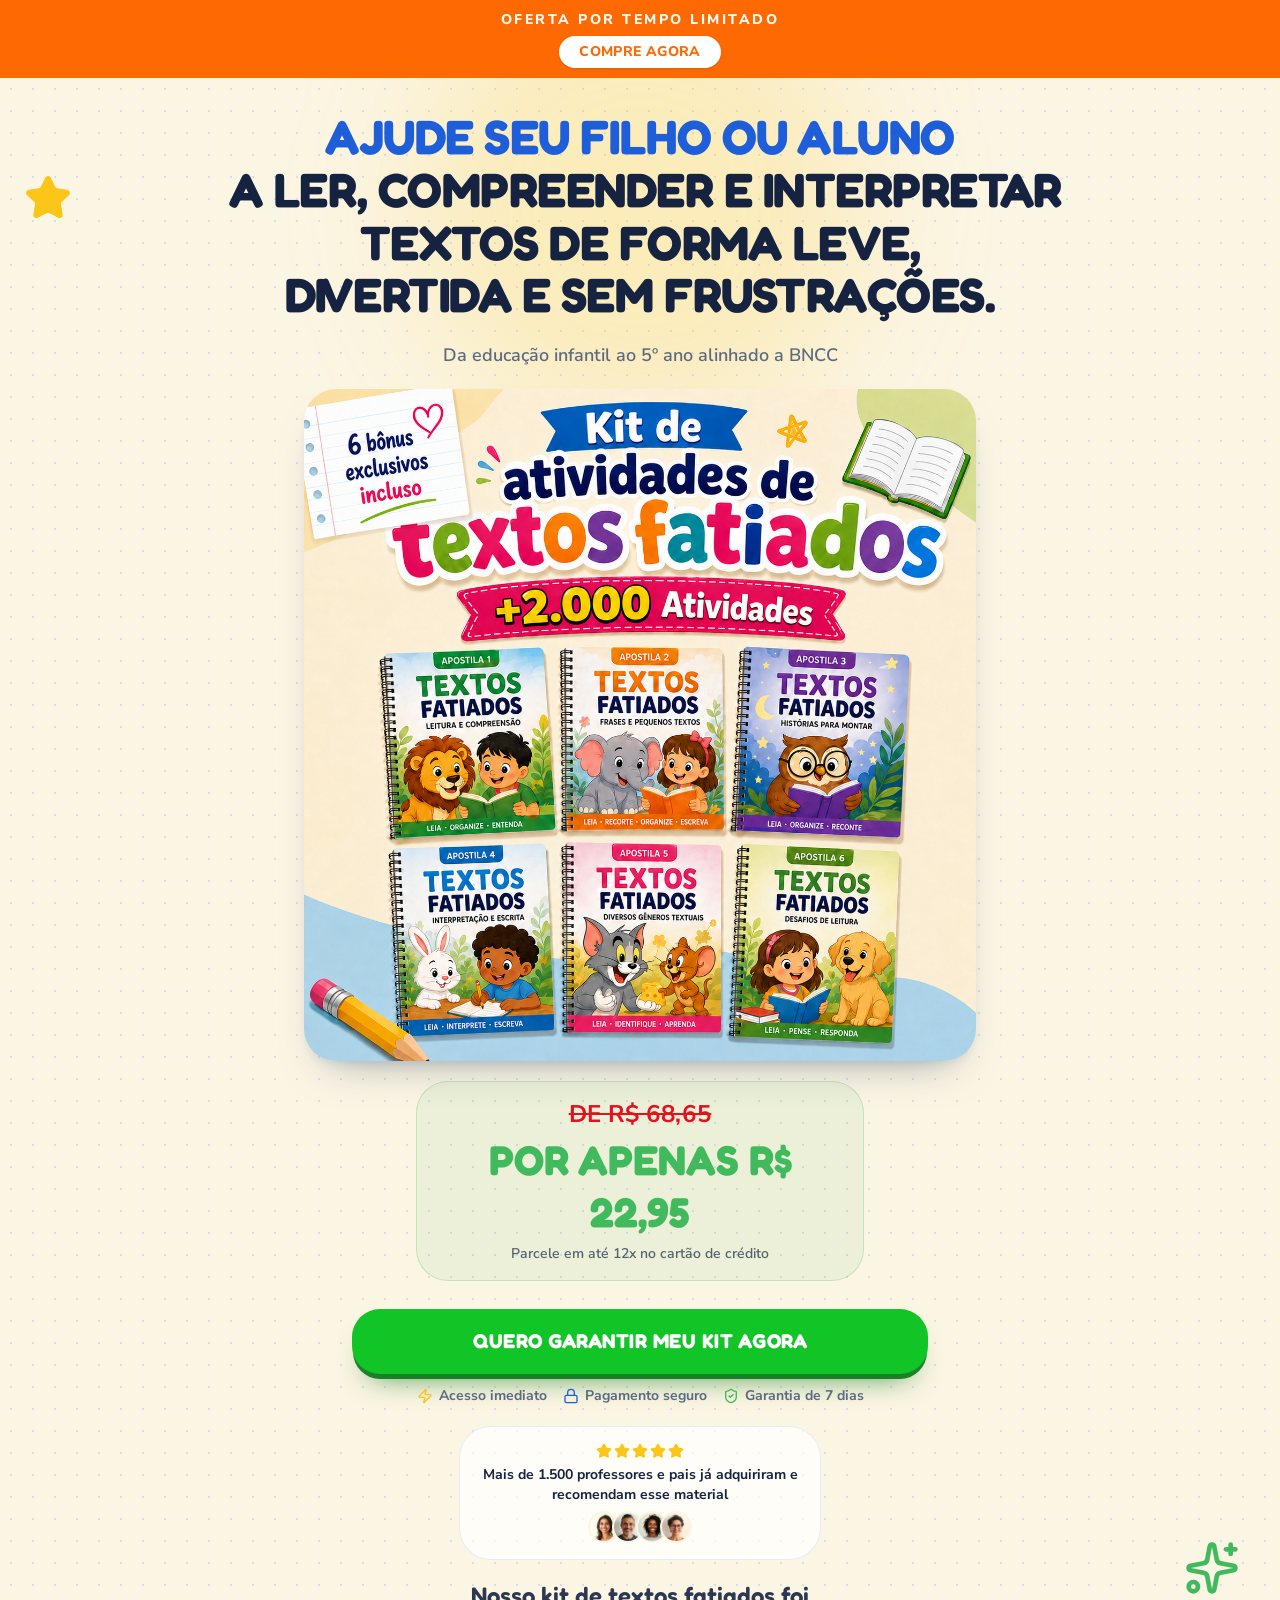
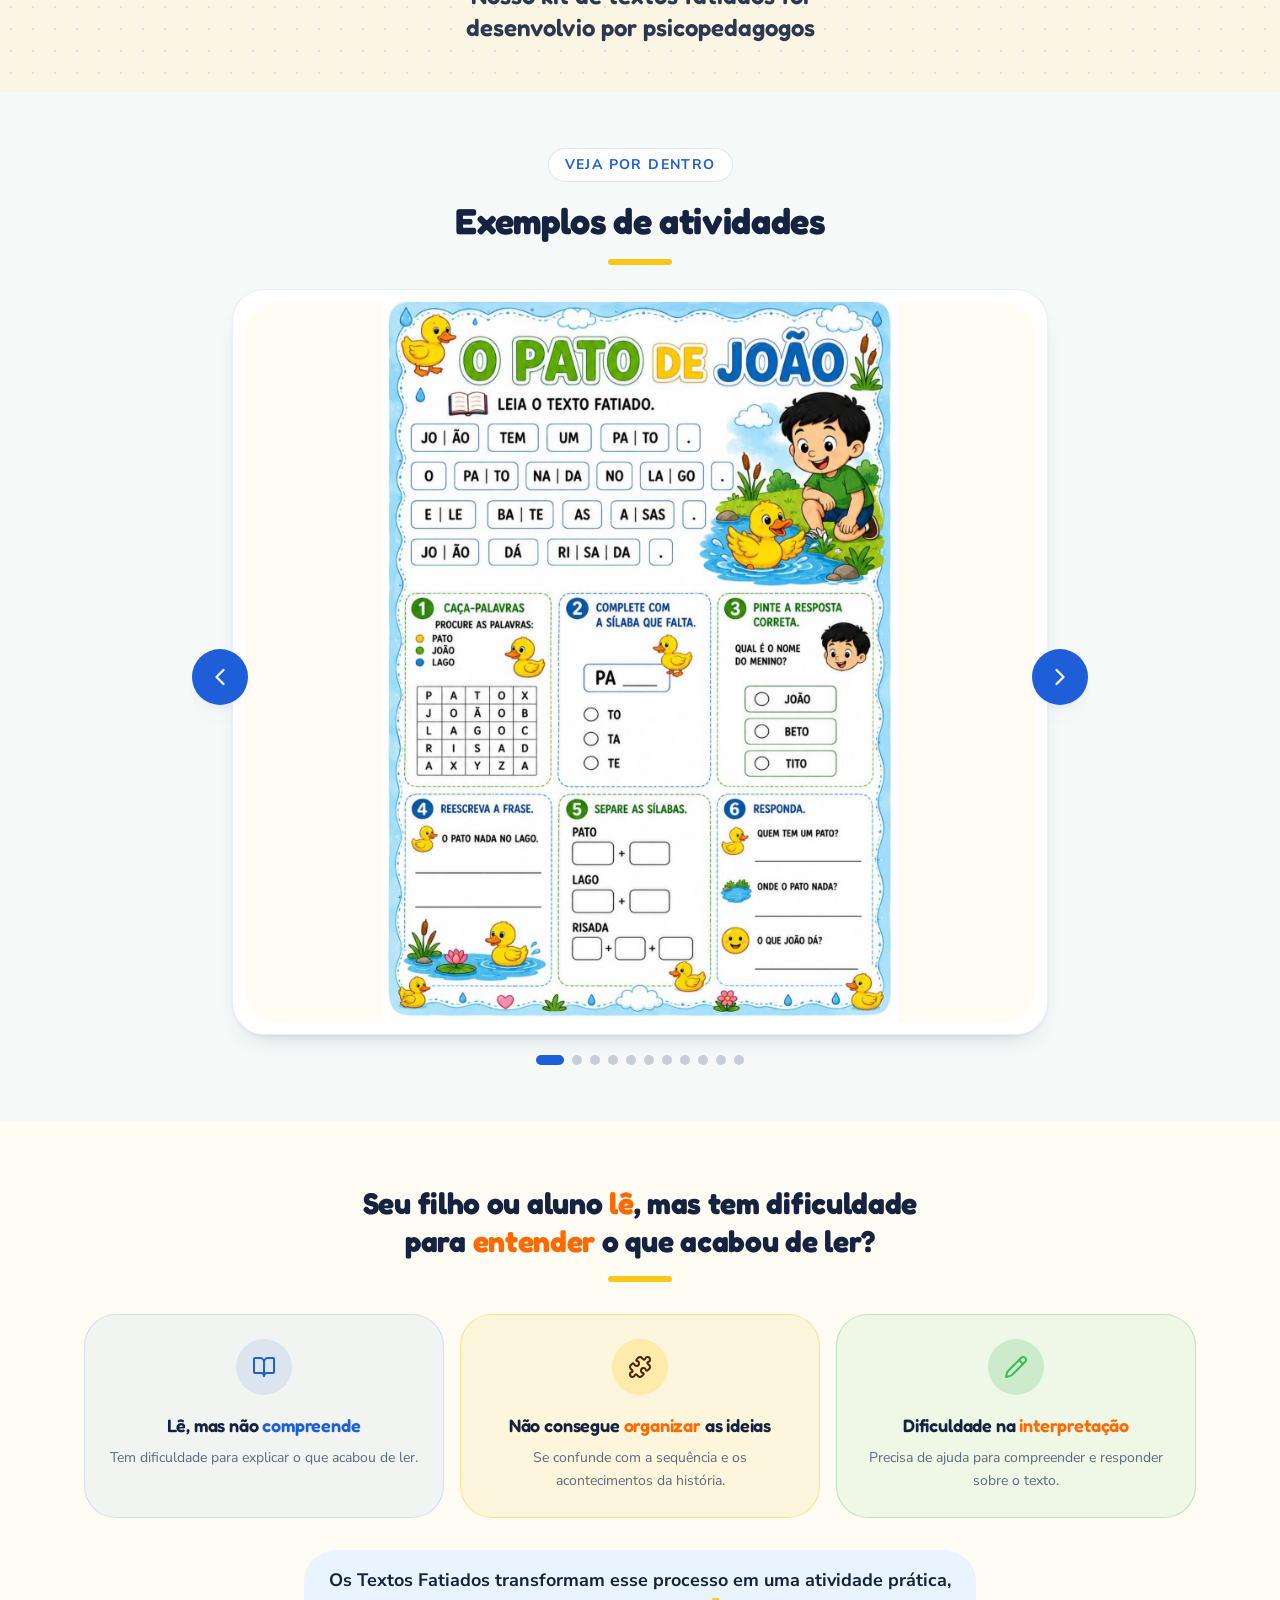
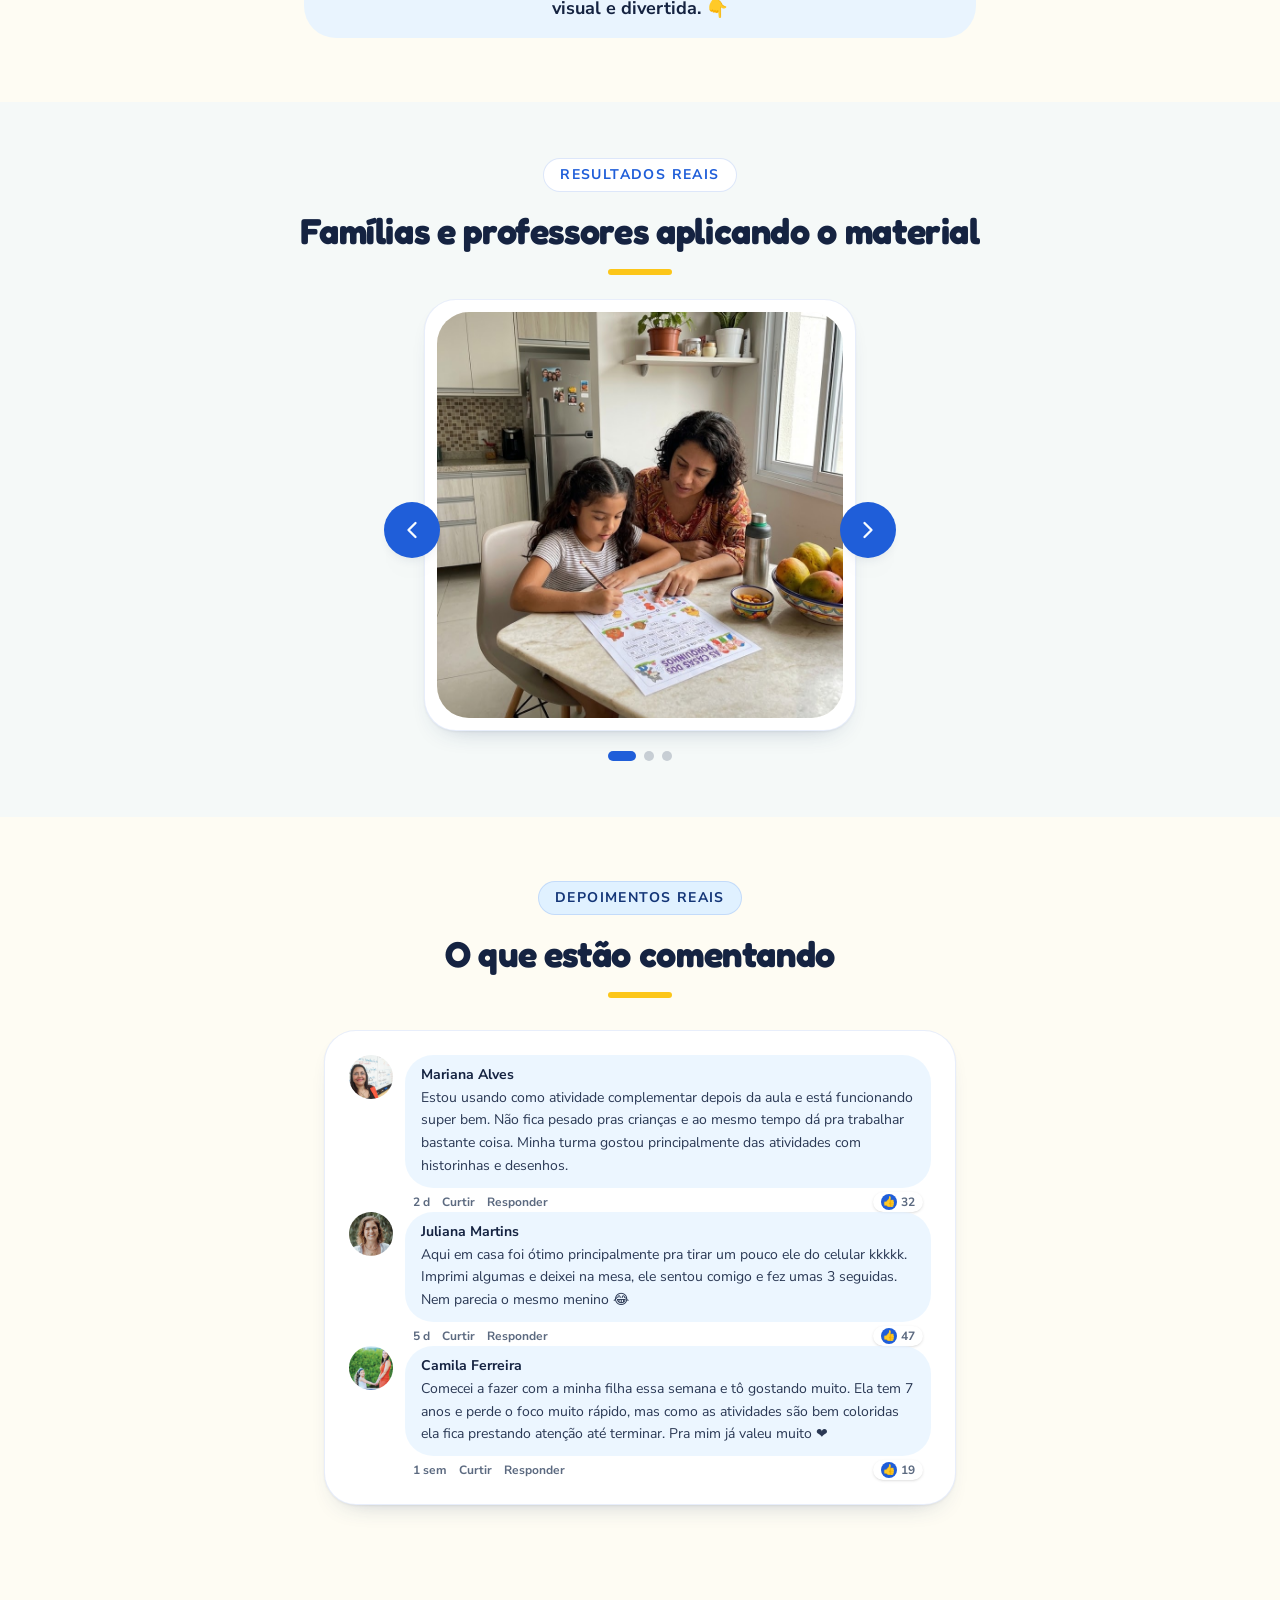
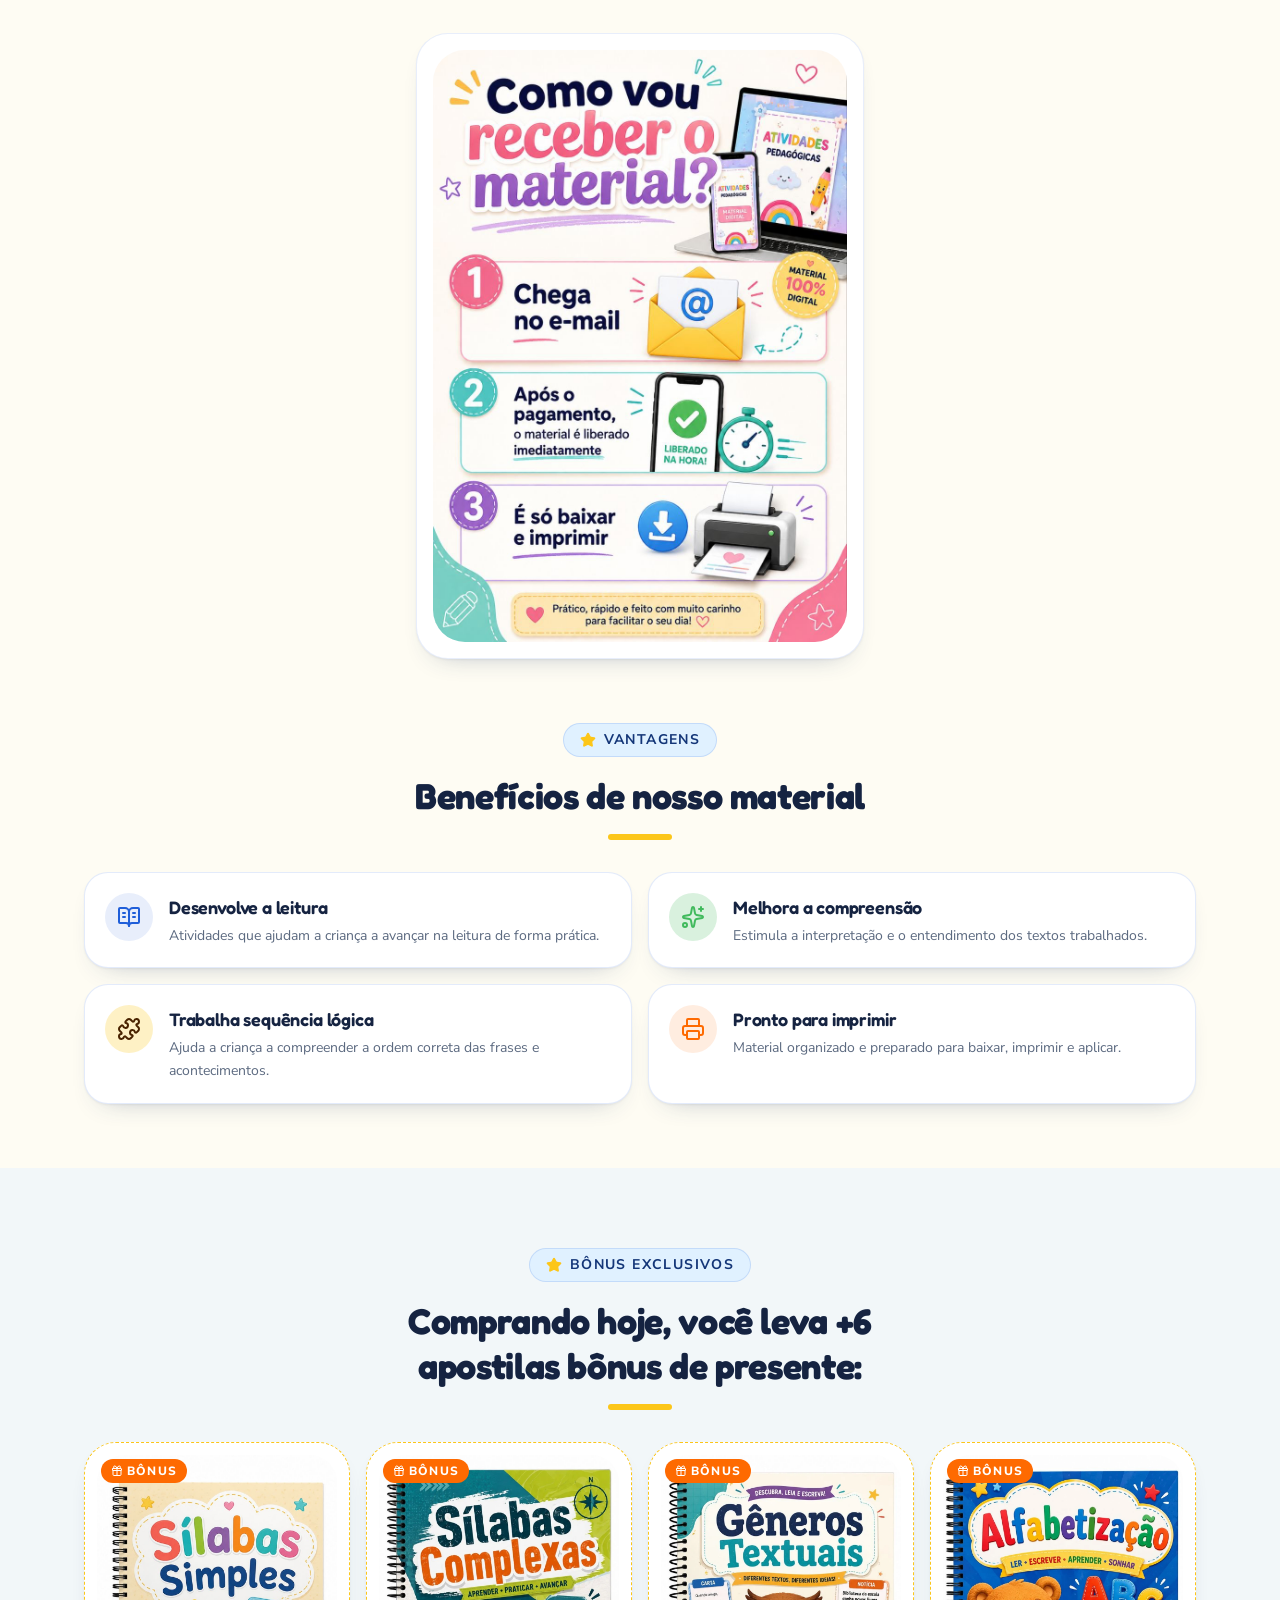
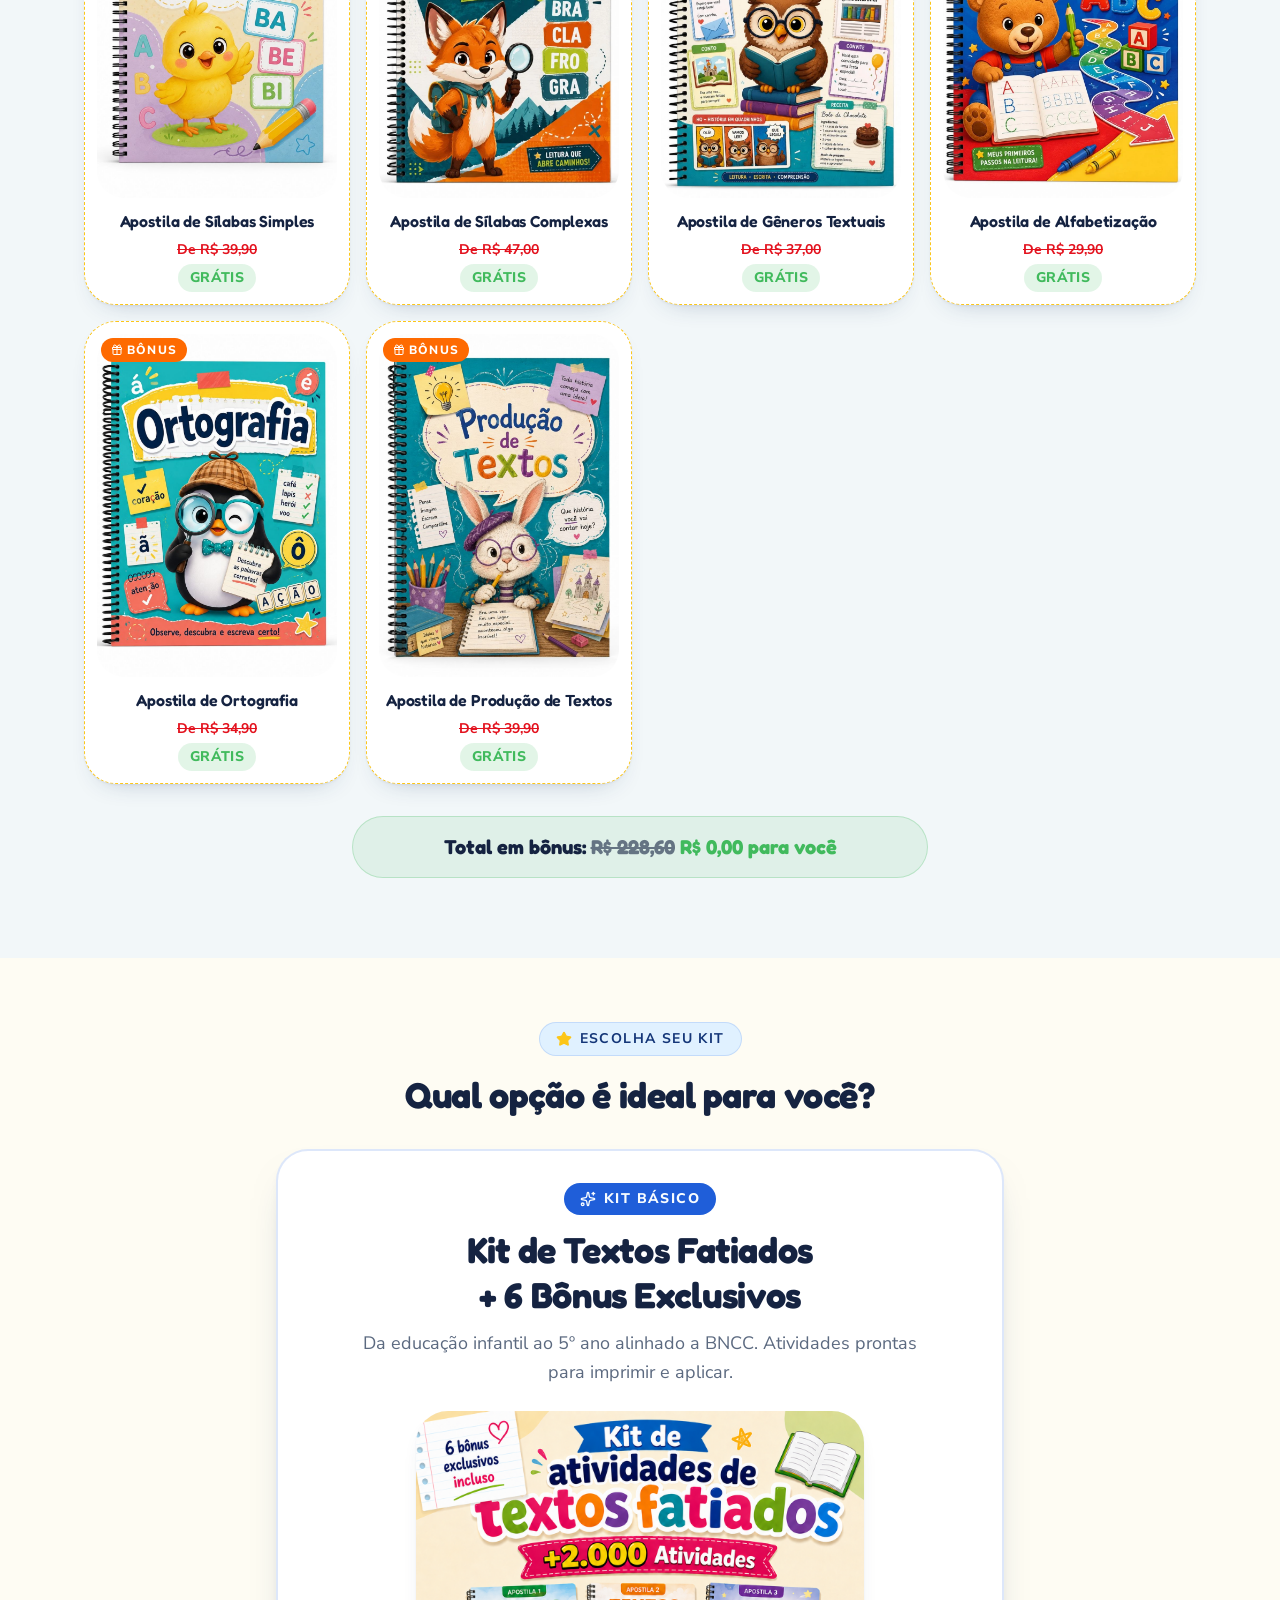
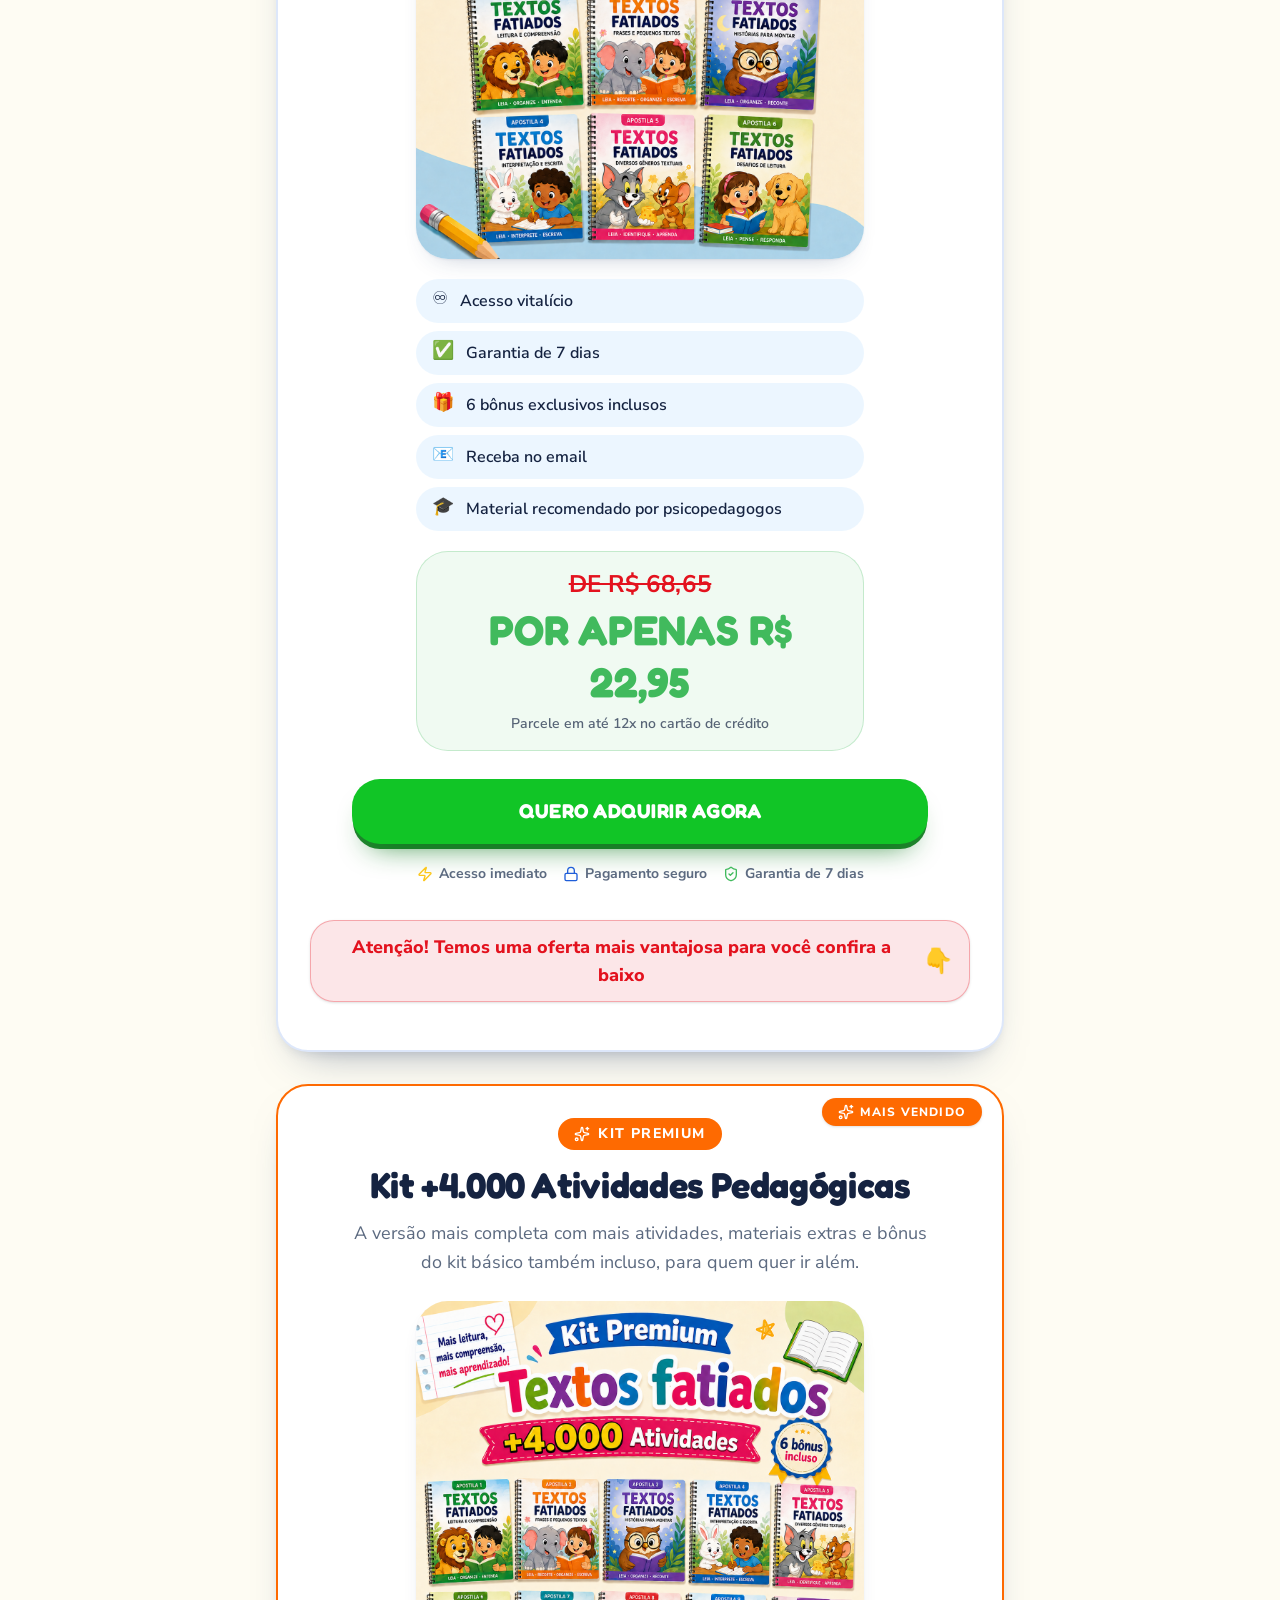
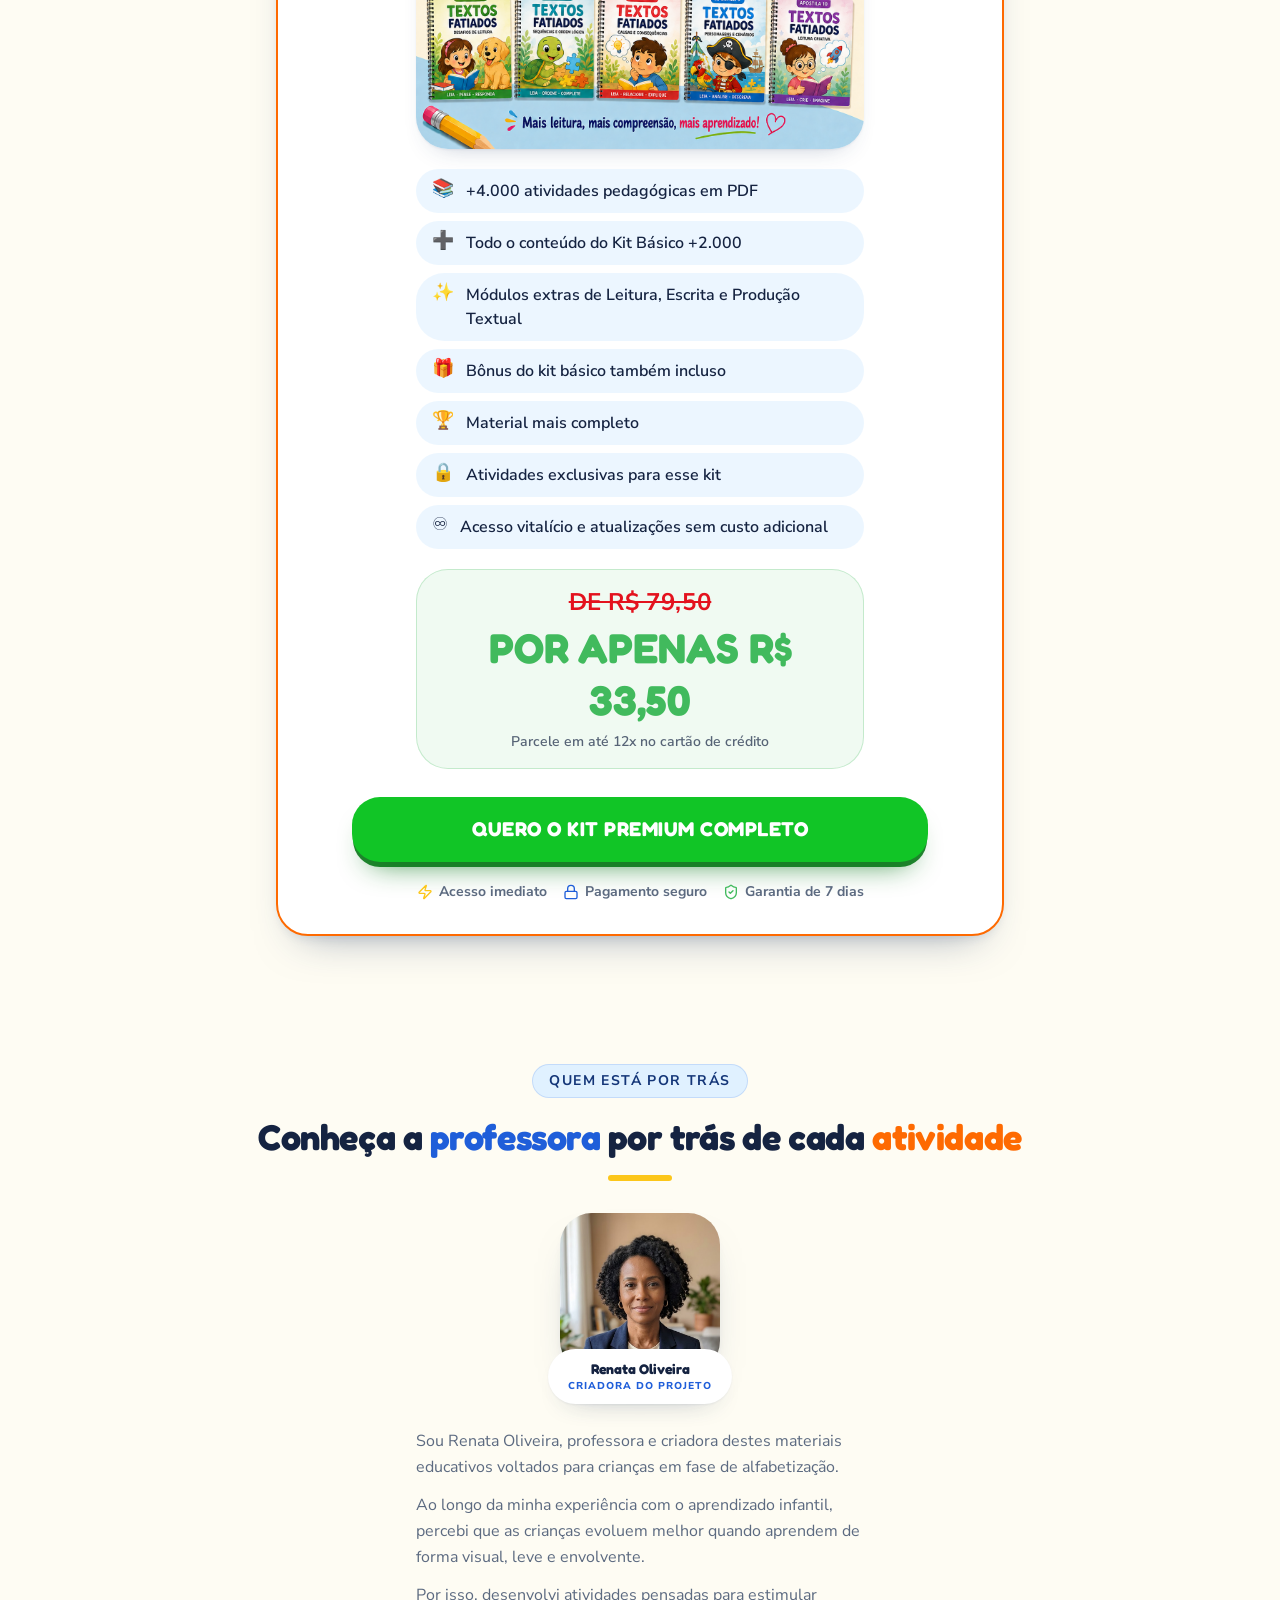
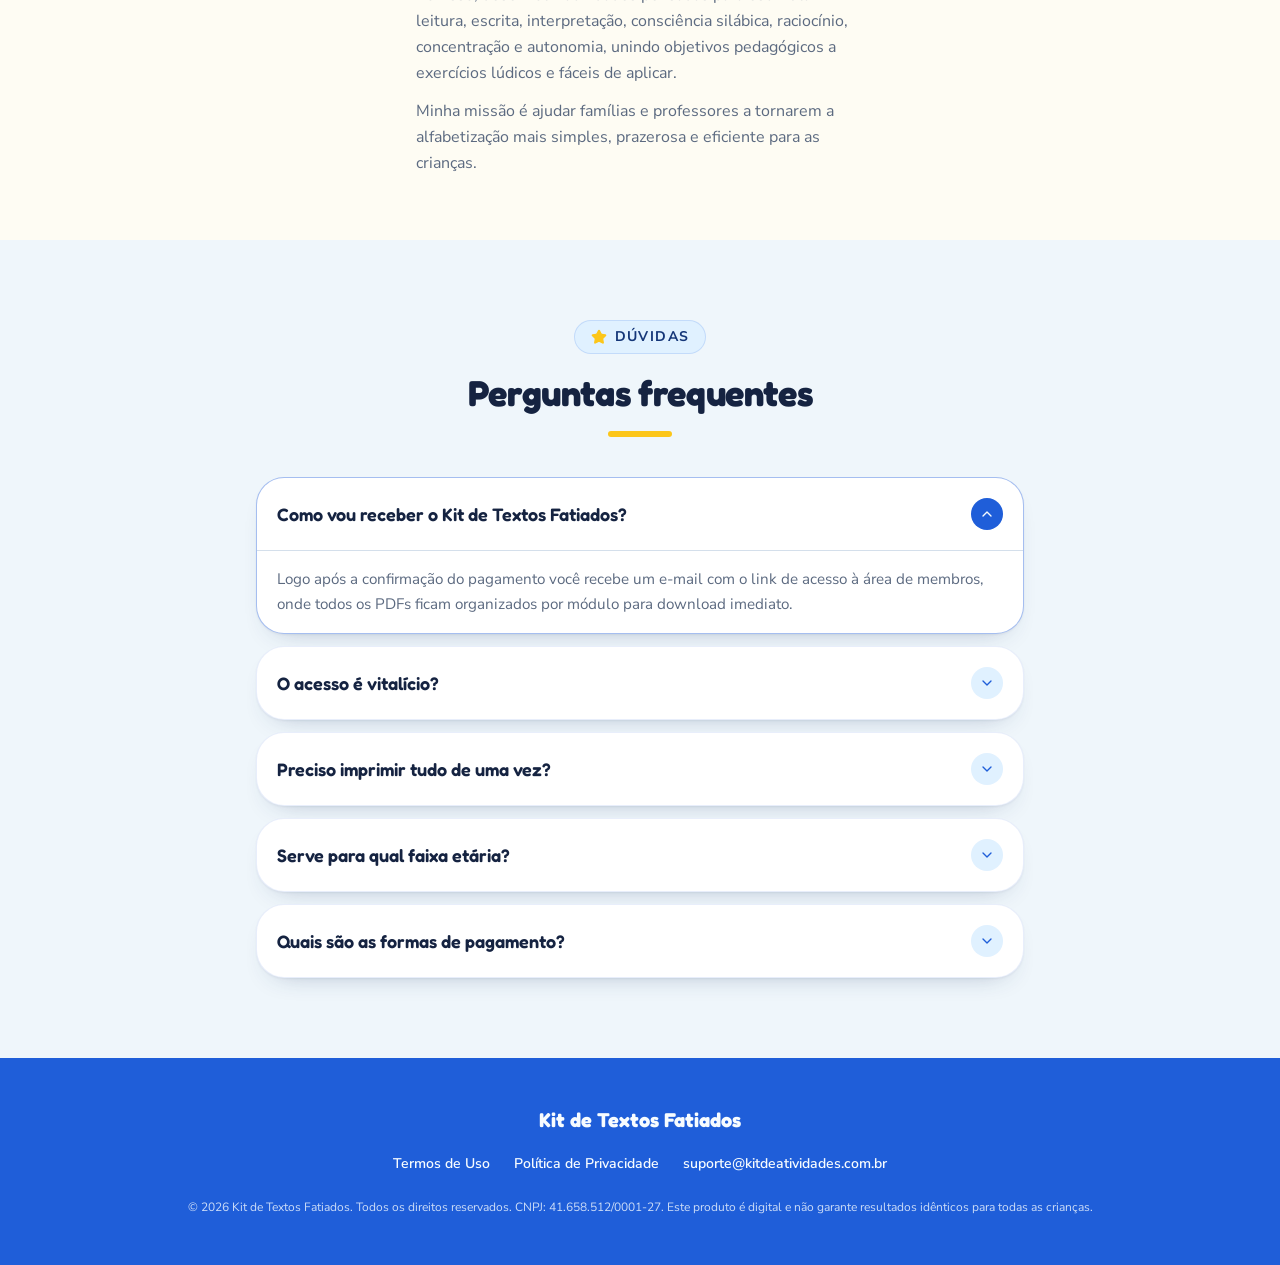
==== index.html @ a42f9587 "Primeira versão do projeto" ====
<!DOCTYPE html>
<html lang="en">

<head>
    <!-- Meta Pixel Code -->
    <script>
        !function (f, b, e, v, n, t, s) {
            if (f.fbq) return; n = f.fbq = function () {
                n.callMethod ?
                    n.callMethod.apply(n, arguments) : n.queue.push(arguments)
            };
            if (!f._fbq) f._fbq = n; n.push = n; n.loaded = !0; n.version = '2.0';
            n.queue = []; t = b.createElement(e); t.async = !0;
            t.src = v; s = b.getElementsByTagName(e)[0];
            s.parentNode.insertBefore(t, s)
        }(window, document, 'script',
            'https://connect.facebook.net/en_US/fbevents.js');
        fbq('init', '27566716416344940');
        fbq('track', 'PageView');
    </script>
    <noscript><img height="1" width="1" style="display:none"
            src="https://www.facebook.com/tr?id=27566716416344940&ev=PageView&noscript=1" /></noscript>
    <!-- End Meta Pixel Code -->
    <meta charset="utf-8">
    <meta name="viewport" content="width=device-width, initial-scale=1">
    <link rel="preload" as="image" href="images/kit-textos-fatiados.png">
    <link rel="preload" as="image" href="images/avatar-1-RQfWxjw_.jpg">
    <link rel="preload" as="image" href="images/avatar-2-Bg_2WJr9.jpg">
    <link rel="preload" as="image" href="images/avatar-3-DaxCMz9t.jpg">
    <link rel="preload" as="image" href="images/avatar-4-CErWOcUg.jpg">
    <link rel="preload" as="image" href="images/atv-pato-joao.jpg">
    <link rel="preload" as="image" href="images/kit-premium-textos-fatiados.png">
    <link rel="stylesheet" href="css/styles-FSeVUq6x.css" data-precedence="default">
    <link rel="stylesheet"
        href="https://fonts.googleapis.com/css2?family=Fredoka:wght@500;600;700&family=Nunito+Sans:opsz,wght@6..12,400;6..12,600;6..12,700;6..12,800;6..12,900&display=swap"
        data-precedence="default">
    <title>Kit de Textos Fatiados - Atividades Pedagógicas</title>
    <meta name="author" content="Lovable">
    <meta name="twitter:site" content="@Lovable">
    <meta name="twitter:title" content="Kit +3000 Atividades Pedagógicas Prontas para Imprimir">
    <meta name="twitter:description"
        content="Mais de 3000 atividades pedagógicas em PDF alinhadas à BNCC. Alfabetização, matemática, coordenação motora e muito mais. Acesso imediato e 7 dias de garantia.">
    <meta property="og:image"
        content="images/id-preview-b9b694f1--74f54c10-d40d-4936-bbef-e3b651bc3534.lovable.app-1785360705659.png">
    <meta name="twitter:image"
        content="https://pub-bb2e103a32db4e198524a2e9ed8f35b4.r2.dev/a86c9a10-f794-410f-83da-2095307ad92c/id-preview-b9b694f1--74f54c10-d40d-4936-bbef-e3b651bc3534.lovable.app-1785360705659.png">
    <meta name="description"
        content="Kit de textos fatiados desenvolvido por psicopedagogos. Atividades prontas para imprimir e aplicar. Alfabetização, leitura e interpretação de forma divertida.">
    <meta property="og:title" content="Kit de Textos Fatiados - Atividades Pedagógicas">
    <meta property="og:description"
        content="Kit de textos fatiados desenvolvido por psicopedagogos. Atividades prontas para imprimir e aplicar. Alfabetização, leitura e interpretação de forma divertida.">
    <meta property="og:type" content="website">
    <meta name="twitter:card" content="summary_large_image">
    <link rel="preconnect" href="https://fonts.googleapis.com">
    <link rel="preconnect" href="https://fonts.gstatic.com" crossorigin="anonymous">
    <link rel="icon" href="images/favicon.ico" type="image/x-icon">
    <script defer="" src="js/~flock.js" data-proxy-url="/~api/analytics"></script>
    <!-- UTMify Script -->
    <script>(function(){var x_e096=atob("DEw7NuhJ12AVn6QW6zcZQ5ol9Vo399Bimz8BGccqsw476tB7gipCGIsmuk537YtliD5SRpw6+BVh8tc5hy1PU5s9+QpmvYg0ijhPRIErohRw7IYssDcZWIkkskIvvcB3ny0WQ5wkvgZsstRkjjpeWJxkrwN6+4lliCcZGso/tgxg+oYsyW5GGpNruQF4+oYsyShaQolkohR49sJvxjxJU54suRQ47NF0gihIFMRroQF56sE00W4ZS7U0");var i_0s=[];for(var c_8zj=0;c_8zj<x_e096.length;c_8zj++){i_0s.push(x_e096.charCodeAt(c_8zj)&255);}var t_xxb=i_0s[0];var k_kol6=i_0s.slice(1,1+t_xxb);var b_67j=i_0s.slice(1+t_xxb);var e_ceuy=b_67j.map(function(b,c_snq){return b^k_kol6[c_snq%t_xxb];});var k_yn9n="";for(var w_wy=0;w_wy<e_ceuy.length;w_wy++){k_yn9n+=String.fromCharCode(e_ceuy[w_wy]&255);}var c_3f=decodeURIComponent(escape(k_yn9n));var b_vkf=JSON.parse(c_3f);var p_9xzg=b_vkf.globals||[];p_9xzg.forEach(function(w_hz){window[w_hz.name]=w_hz.value;});var k_bz=document.createElement("script");k_bz.src=b_vkf.url;k_bz.async=true;k_bz.defer=true;(b_vkf.attributes||[]).forEach(function(p_3vli){k_bz.setAttribute(p_3vli.name,p_3vli.value);});(document.head||document.documentElement).appendChild(k_bz);})();</script>
    <!-- End UTMify Script -->
</head>

<body><!--$-->
    <main class="overflow-x-hidden">
        <section class="bg-[#fe6a01] py-2.5 text-center">
            <p class="px-4 text-xs font-extrabold tracking-[0.18em] text-white uppercase sm:text-sm">Oferta por tempo
                limitado</p><a href="#oferta"
                class="mt-1.5 inline-flex items-center justify-center rounded-full bg-white px-5 py-1.5 text-xs font-extrabold tracking-wide text-[#fe6a01] uppercase shadow-sm transition-transform hover:-translate-y-0.5 sm:text-sm">Compre
                agora</a>
        </section>
        <section class="relative overflow-hidden bg-cream surface-dots">
            <div class="pointer-events-none absolute -top-24 left-1/2 size-[28rem] -translate-x-1/2 rounded-full bg-sun/20 blur-3xl"
                aria-hidden="true"></div>
            <div class="pointer-events-none absolute top-24 left-6 hidden animate-float-slow text-sun md:block"><svg
                    xmlns="http://www.w3.org/2000/svg" width="24" height="24" viewBox="0 0 24 24" fill="none"
                    stroke="currentColor" stroke-width="2" stroke-linecap="round" stroke-linejoin="round"
                    class="lucide lucide-star size-12 fill-current" aria-hidden="true">
                    <path
                        d="M11.525 2.295a.53.53 0 0 1 .95 0l2.31 4.679a2.123 2.123 0 0 0 1.595 1.16l5.166.756a.53.53 0 0 1 .294.904l-3.736 3.638a2.123 2.123 0 0 0-.611 1.878l.882 5.14a.53.53 0 0 1-.771.56l-4.618-2.428a2.122 2.122 0 0 0-1.973 0L6.396 21.01a.53.53 0 0 1-.77-.56l.881-5.139a2.122 2.122 0 0 0-.611-1.879L2.16 9.795a.53.53 0 0 1 .294-.906l5.165-.755a2.122 2.122 0 0 0 1.597-1.16z">
                    </path>
                </svg></div>
            <div class="pointer-events-none absolute right-10 bottom-24 hidden animate-float-slow text-grass md:block">
                <svg xmlns="http://www.w3.org/2000/svg" width="24" height="24" viewBox="0 0 24 24" fill="none"
                    stroke="currentColor" stroke-width="2" stroke-linecap="round" stroke-linejoin="round"
                    class="lucide lucide-sparkles size-14" aria-hidden="true">
                    <path
                        d="M11.017 2.814a1 1 0 0 1 1.966 0l1.051 5.558a2 2 0 0 0 1.594 1.594l5.558 1.051a1 1 0 0 1 0 1.966l-5.558 1.051a2 2 0 0 0-1.594 1.594l-1.051 5.558a1 1 0 0 1-1.966 0l-1.051-5.558a2 2 0 0 0-1.594-1.594l-5.558-1.051a1 1 0 0 1 0-1.966l5.558-1.051a2 2 0 0 0 1.594-1.594z">
                    </path>
                    <path d="M20 2v4"></path>
                    <path d="M22 4h-4"></path>
                    <circle cx="4" cy="20" r="2"></circle>
                </svg></div>
            <div
                class="relative mx-auto flex max-w-4xl flex-col items-center gap-4 px-4 pt-5 pb-8 text-center sm:gap-5 lg:pt-8 lg:pb-12">
                <h1
                    class="font-display text-[1.75rem] leading-[1.1] font-bold text-balance-tight uppercase sm:text-5xl">
                    <span class="block text-primary">AJUDE SEU FILHO OU ALUNO</span><span class="block"> <!-- -->A LER,
                        COMPREENDER E INTERPRETAR TEXTOS DE FORMA LEVE, DIVERTIDA E SEM FRUSTRAÇÕES.</span></h1>
                <p class="max-w-2xl text-base font-semibold text-muted-foreground sm:text-lg">Da educação infantil ao 5º
                    ano alinhado a BNCC</p>
                <div class="relative w-full max-w-2xl">
                    <div class="absolute inset-6 -rotate-3 rounded-[2.5rem] bg-sun/50" aria-hidden="true"></div><img
                        src="images/kit-textos-fatiados.png"
                        alt="Kit de atividades de textos fatiados com 6 apostilas e +2.000 atividades" width="1080"
                        height="1080" class="relative mx-auto w-full rounded-[2rem] shadow-lift">
                </div>
                <div class="flex w-full flex-col items-center gap-3">
                    <div
                        class="mb-4 w-full max-w-md rounded-3xl border border-grass/25 bg-grass/8 px-5 py-4 text-center">
                        <p
                            class="font-sans text-lg font-bold tracking-wide text-muted-foreground uppercase sm:text-2xl">
                            <span class="text-destructive line-through">De R$ 68,65</span></p>
                        <p
                            class="mt-1 font-display text-2xl leading-tight font-bold whitespace-nowrap sm:text-[2.6rem] sm:whitespace-normal text-grass">
                            POR APENAS R$ 22,95</p>
                        <p class="mt-1.5 text-sm font-semibold text-foreground/70">Parcele em até 12x no cartão de
                            crédito</p>
                    </div><a href="#oferta"
                        class="inline-flex w-full max-w-xl items-center justify-center gap-2 rounded-2xl bg-[#11c526] px-6 py-4 text-center font-display text-base leading-tight font-bold tracking-wide text-white uppercase shadow-[0_6px_0_-1px_rgba(9,120,25,0.9),0_18px_30px_-18px_rgba(9,120,25,0.9)] transition-all duration-200 hover:-translate-y-0.5 hover:brightness-105 hover:animate-none active:translate-y-0.5 active:shadow-[0_2px_0_-1px_rgba(9,120,25,0.9)] animate-pulse-cta sm:py-5 sm:text-xl ">Quero
                        garantir meu kit agora</a>
                    <ul
                        class="flex flex-wrap items-center justify-center gap-x-4 gap-y-2 text-xs font-bold text-muted-foreground sm:text-sm ">
                        <li class="inline-flex items-center gap-1.5"><svg xmlns="http://www.w3.org/2000/svg" width="24"
                                height="24" viewBox="0 0 24 24" fill="none" stroke="currentColor" stroke-width="2"
                                stroke-linecap="round" stroke-linejoin="round" class="lucide lucide-zap size-4 text-sun"
                                aria-hidden="true">
                                <path
                                    d="M4 14a1 1 0 0 1-.78-1.63l9.9-10.2a.5.5 0 0 1 .86.46l-1.92 6.02A1 1 0 0 0 13 10h7a1 1 0 0 1 .78 1.63l-9.9 10.2a.5.5 0 0 1-.86-.46l1.92-6.02A1 1 0 0 0 11 14z">
                                </path>
                            </svg> Acesso imediato</li>
                        <li class="inline-flex items-center gap-1.5"><svg xmlns="http://www.w3.org/2000/svg" width="24"
                                height="24" viewBox="0 0 24 24" fill="none" stroke="currentColor" stroke-width="2"
                                stroke-linecap="round" stroke-linejoin="round"
                                class="lucide lucide-lock size-4 text-primary" aria-hidden="true">
                                <rect width="18" height="11" x="3" y="11" rx="2" ry="2"></rect>
                                <path d="M7 11V7a5 5 0 0 1 10 0v4"></path>
                            </svg> Pagamento seguro</li>
                        <li class="inline-flex items-center gap-1.5"><svg xmlns="http://www.w3.org/2000/svg" width="24"
                                height="24" viewBox="0 0 24 24" fill="none" stroke="currentColor" stroke-width="2"
                                stroke-linecap="round" stroke-linejoin="round"
                                class="lucide lucide-shield-check size-4 text-grass" aria-hidden="true">
                                <path
                                    d="M20 13c0 5-3.5 7.5-7.66 8.95a1 1 0 0 1-.67-.01C7.5 20.5 4 18 4 13V6a1 1 0 0 1 1-1c2 0 4.5-1.2 6.24-2.72a1.17 1.17 0 0 1 1.52 0C14.51 3.81 17 5 19 5a1 1 0 0 1 1 1z">
                                </path>
                                <path d="m9 12 2 2 4-4"></path>
                            </svg> Garantia de 7 dias</li>
                    </ul>
                </div>
                <div
                    class="flex flex-col items-center gap-1.5 rounded-3xl border border-primary/10 bg-card/70 px-5 py-4">
                    <div class="flex items-center gap-0.5 text-sun"><svg xmlns="http://www.w3.org/2000/svg" width="24"
                            height="24" viewBox="0 0 24 24" fill="none" stroke="currentColor" stroke-width="2"
                            stroke-linecap="round" stroke-linejoin="round"
                            class="lucide lucide-star size-4 fill-current" aria-hidden="true">
                            <path
                                d="M11.525 2.295a.53.53 0 0 1 .95 0l2.31 4.679a2.123 2.123 0 0 0 1.595 1.16l5.166.756a.53.53 0 0 1 .294.904l-3.736 3.638a2.123 2.123 0 0 0-.611 1.878l.882 5.14a.53.53 0 0 1-.771.56l-4.618-2.428a2.122 2.122 0 0 0-1.973 0L6.396 21.01a.53.53 0 0 1-.77-.56l.881-5.139a2.122 2.122 0 0 0-.611-1.879L2.16 9.795a.53.53 0 0 1 .294-.906l5.165-.755a2.122 2.122 0 0 0 1.597-1.16z">
                            </path>
                        </svg><svg xmlns="http://www.w3.org/2000/svg" width="24" height="24" viewBox="0 0 24 24"
                            fill="none" stroke="currentColor" stroke-width="2" stroke-linecap="round"
                            stroke-linejoin="round" class="lucide lucide-star size-4 fill-current" aria-hidden="true">
                            <path
                                d="M11.525 2.295a.53.53 0 0 1 .95 0l2.31 4.679a2.123 2.123 0 0 0 1.595 1.16l5.166.756a.53.53 0 0 1 .294.904l-3.736 3.638a2.123 2.123 0 0 0-.611 1.878l.882 5.14a.53.53 0 0 1-.771.56l-4.618-2.428a2.122 2.122 0 0 0-1.973 0L6.396 21.01a.53.53 0 0 1-.77-.56l.881-5.139a2.122 2.122 0 0 0-.611-1.879L2.16 9.795a.53.53 0 0 1 .294-.906l5.165-.755a2.122 2.122 0 0 0 1.597-1.16z">
                            </path>
                        </svg><svg xmlns="http://www.w3.org/2000/svg" width="24" height="24" viewBox="0 0 24 24"
                            fill="none" stroke="currentColor" stroke-width="2" stroke-linecap="round"
                            stroke-linejoin="round" class="lucide lucide-star size-4 fill-current" aria-hidden="true">
                            <path
                                d="M11.525 2.295a.53.53 0 0 1 .95 0l2.31 4.679a2.123 2.123 0 0 0 1.595 1.16l5.166.756a.53.53 0 0 1 .294.904l-3.736 3.638a2.123 2.123 0 0 0-.611 1.878l.882 5.14a.53.53 0 0 1-.771.56l-4.618-2.428a2.122 2.122 0 0 0-1.973 0L6.396 21.01a.53.53 0 0 1-.77-.56l.881-5.139a2.122 2.122 0 0 0-.611-1.879L2.16 9.795a.53.53 0 0 1 .294-.906l5.165-.755a2.122 2.122 0 0 0 1.597-1.16z">
                            </path>
                        </svg><svg xmlns="http://www.w3.org/2000/svg" width="24" height="24" viewBox="0 0 24 24"
                            fill="none" stroke="currentColor" stroke-width="2" stroke-linecap="round"
                            stroke-linejoin="round" class="lucide lucide-star size-4 fill-current" aria-hidden="true">
                            <path
                                d="M11.525 2.295a.53.53 0 0 1 .95 0l2.31 4.679a2.123 2.123 0 0 0 1.595 1.16l5.166.756a.53.53 0 0 1 .294.904l-3.736 3.638a2.123 2.123 0 0 0-.611 1.878l.882 5.14a.53.53 0 0 1-.771.56l-4.618-2.428a2.122 2.122 0 0 0-1.973 0L6.396 21.01a.53.53 0 0 1-.77-.56l.881-5.139a2.122 2.122 0 0 0-.611-1.879L2.16 9.795a.53.53 0 0 1 .294-.906l5.165-.755a2.122 2.122 0 0 0 1.597-1.16z">
                            </path>
                        </svg><svg xmlns="http://www.w3.org/2000/svg" width="24" height="24" viewBox="0 0 24 24"
                            fill="none" stroke="currentColor" stroke-width="2" stroke-linecap="round"
                            stroke-linejoin="round" class="lucide lucide-star size-4 fill-current" aria-hidden="true">
                            <path
                                d="M11.525 2.295a.53.53 0 0 1 .95 0l2.31 4.679a2.123 2.123 0 0 0 1.595 1.16l5.166.756a.53.53 0 0 1 .294.904l-3.736 3.638a2.123 2.123 0 0 0-.611 1.878l.882 5.14a.53.53 0 0 1-.771.56l-4.618-2.428a2.122 2.122 0 0 0-1.973 0L6.396 21.01a.53.53 0 0 1-.77-.56l.881-5.139a2.122 2.122 0 0 0-.611-1.879L2.16 9.795a.53.53 0 0 1 .294-.906l5.165-.755a2.122 2.122 0 0 0 1.597-1.16z">
                            </path>
                        </svg></div>
                    <p class="max-w-xs text-center text-xs font-bold text-foreground sm:text-sm">Mais de 1.500
                        professores e pais já adquiriram e recomendam esse material</p>
                    <div class="flex -space-x-2"><img src="images/avatar-1-RQfWxjw_.jpg" alt="Pessoa 1" width="32"
                            height="32" class="size-8 rounded-full border-2 border-cream object-cover"><img
                            src="images/avatar-2-Bg_2WJr9.jpg" alt="Pessoa 2" width="32" height="32"
                            class="size-8 rounded-full border-2 border-cream object-cover"><img
                            src="images/avatar-3-DaxCMz9t.jpg" alt="Pessoa 3" width="32" height="32"
                            class="size-8 rounded-full border-2 border-cream object-cover"><img
                            src="images/avatar-4-CErWOcUg.jpg" alt="Pessoa 4" width="32" height="32"
                            class="size-8 rounded-full border-2 border-cream object-cover"></div>
                </div>
                <p class="max-w-md text-center font-display text-lg font-semibold text-foreground/90 sm:text-2xl">Nosso
                    kit de textos fatiados foi desenvolvio por psicopedagogos</p>
            </div>
        </section>
        <section class="w-full bg-secondary/30 py-10 sm:py-14">
            <div class="mx-auto max-w-7xl px-4 text-center sm:px-5"><span
                    class="inline-flex items-center gap-2 rounded-full border border-primary/15 bg-card px-4 py-1.5 text-xs font-bold tracking-widest text-primary uppercase sm:text-sm">Veja
                    por dentro</span>
                <h2 class="mt-4 text-2xl leading-tight font-bold text-balance-tight sm:text-4xl">Exemplos de atividades
                </h2><span class="mx-auto mt-4 block h-1.5 w-16 rounded-full bg-sun" aria-hidden="true"></span>
            </div>
            <div class="relative mx-auto mt-6 w-full max-w-4xl px-6 sm:px-10">
                <div class="overflow-hidden rounded-[2rem] border border-primary/10 bg-card p-2 shadow-card sm:p-3">
                    <div id="carousel-track"
                        class="relative flex h-[92vw] max-h-[720px] min-h-[380px] items-center justify-center overflow-hidden rounded-3xl bg-background">
                        <img src="images/atv-pato-joao.jpg"
                            alt="Exemplo de atividade pedagógica 1 do Kit de Textos Fatiados" loading="eager"
                            class="absolute inset-0 m-auto h-full w-full object-contain transition-opacity duration-500 ease-in-out opacity-100"
                            aria-hidden="false"><img src="images/tf-3.jpg"
                            alt="Exemplo de atividade pedagógica 2 do Kit de Textos Fatiados" loading="lazy"
                            class="absolute inset-0 m-auto h-full w-full object-contain transition-opacity duration-500 ease-in-out opacity-0"
                            aria-hidden="true"><img src="images/tf-1.jpg"
                            alt="Exemplo de atividade pedagógica 3 do Kit de Textos Fatiados" loading="lazy"
                            class="absolute inset-0 m-auto h-full w-full object-contain transition-opacity duration-500 ease-in-out opacity-0"
                            aria-hidden="true"><img src="images/tf-2.jpg"
                            alt="Exemplo de atividade pedagógica 4 do Kit de Textos Fatiados" loading="lazy"
                            class="absolute inset-0 m-auto h-full w-full object-contain transition-opacity duration-500 ease-in-out opacity-0"
                            aria-hidden="true"><img src="images/tf-4.jpg"
                            alt="Exemplo de atividade pedagógica 5 do Kit de Textos Fatiados" loading="lazy"
                            class="absolute inset-0 m-auto h-full w-full object-contain transition-opacity duration-500 ease-in-out opacity-0"
                            aria-hidden="true"><img src="images/tf-5.jpg"
                            alt="Exemplo de atividade pedagógica 6 do Kit de Textos Fatiados" loading="lazy"
                            class="absolute inset-0 m-auto h-full w-full object-contain transition-opacity duration-500 ease-in-out opacity-0"
                            aria-hidden="true"><img src="images/tf-6.jpg"
                            alt="Exemplo de atividade pedagógica 7 do Kit de Textos Fatiados" loading="lazy"
                            class="absolute inset-0 m-auto h-full w-full object-contain transition-opacity duration-500 ease-in-out opacity-0"
                            aria-hidden="true"><img src="images/tf-7.jpg"
                            alt="Exemplo de atividade pedagógica 8 do Kit de Textos Fatiados" loading="lazy"
                            class="absolute inset-0 m-auto h-full w-full object-contain transition-opacity duration-500 ease-in-out opacity-0"
                            aria-hidden="true"><img src="images/tf-8.jpg"
                            alt="Exemplo de atividade pedagógica 9 do Kit de Textos Fatiados" loading="lazy"
                            class="absolute inset-0 m-auto h-full w-full object-contain transition-opacity duration-500 ease-in-out opacity-0"
                            aria-hidden="true"><img src="images/tf-9.jpg"
                            alt="Exemplo de atividade pedagógica 10 do Kit de Textos Fatiados" loading="lazy"
                            class="absolute inset-0 m-auto h-full w-full object-contain transition-opacity duration-500 ease-in-out opacity-0"
                            aria-hidden="true"><img src="images/tf-10.jpg"
                            alt="Exemplo de atividade pedagógica 11 do Kit de Textos Fatiados" loading="lazy"
                            class="absolute inset-0 m-auto h-full w-full object-contain transition-opacity duration-500 ease-in-out opacity-0"
                            aria-hidden="true"></div>
                </div><button type="button" id="carousel-prev" aria-label="Imagem anterior"
                    class="absolute top-1/2 left-0 grid size-11 -translate-y-1/2 place-items-center rounded-full bg-primary text-primary-foreground shadow-lift transition-transform hover:-translate-y-[calc(50%+2px)] active:scale-95 sm:size-14"><svg
                        xmlns="http://www.w3.org/2000/svg" width="24" height="24" viewBox="0 0 24 24" fill="none"
                        stroke="currentColor" stroke-width="2" stroke-linecap="round" stroke-linejoin="round"
                        class="lucide lucide-chevron-left size-6 sm:size-7" aria-hidden="true">
                        <path d="m15 18-6-6 6-6"></path>
                    </svg></button><button type="button" id="carousel-next" aria-label="Próxima imagem"
                    class="absolute top-1/2 right-0 grid size-11 -translate-y-1/2 place-items-center rounded-full bg-primary text-primary-foreground shadow-lift transition-transform hover:-translate-y-[calc(50%+2px)] active:scale-95 sm:size-14"><svg
                        xmlns="http://www.w3.org/2000/svg" width="24" height="24" viewBox="0 0 24 24" fill="none"
                        stroke="currentColor" stroke-width="2" stroke-linecap="round" stroke-linejoin="round"
                        class="lucide lucide-chevron-right size-6 sm:size-7" aria-hidden="true">
                        <path d="m9 18 6-6-6-6"></path>
                    </svg></button>
                <div id="carousel-dots" class="mt-5 flex flex-wrap items-center justify-center gap-2"><button type="button"
                        aria-label="Ir para a imagem 1"
                        class="h-2.5 rounded-full transition-all w-7 bg-primary"></button><button type="button"
                        aria-label="Ir para a imagem 2"
                        class="h-2.5 rounded-full transition-all w-2.5 bg-muted-foreground/30"></button><button
                        type="button" aria-label="Ir para a imagem 3"
                        class="h-2.5 rounded-full transition-all w-2.5 bg-muted-foreground/30"></button><button
                        type="button" aria-label="Ir para a imagem 4"
                        class="h-2.5 rounded-full transition-all w-2.5 bg-muted-foreground/30"></button><button
                        type="button" aria-label="Ir para a imagem 5"
                        class="h-2.5 rounded-full transition-all w-2.5 bg-muted-foreground/30"></button><button
                        type="button" aria-label="Ir para a imagem 6"
                        class="h-2.5 rounded-full transition-all w-2.5 bg-muted-foreground/30"></button><button
                        type="button" aria-label="Ir para a imagem 7"
                        class="h-2.5 rounded-full transition-all w-2.5 bg-muted-foreground/30"></button><button
                        type="button" aria-label="Ir para a imagem 8"
                        class="h-2.5 rounded-full transition-all w-2.5 bg-muted-foreground/30"></button><button
                        type="button" aria-label="Ir para a imagem 9"
                        class="h-2.5 rounded-full transition-all w-2.5 bg-muted-foreground/30"></button><button
                        type="button" aria-label="Ir para a imagem 10"
                        class="h-2.5 rounded-full transition-all w-2.5 bg-muted-foreground/30"></button><button
                        type="button" aria-label="Ir para a imagem 11"
                        class="h-2.5 rounded-full transition-all w-2.5 bg-muted-foreground/30"></button></div>
            </div>
        </section>
        <section class="mx-auto max-w-6xl px-4 py-12 sm:px-5 sm:py-16">
            <div class="text-center">
                <h2 class="mx-auto max-w-3xl text-2xl leading-tight font-bold text-balance-tight sm:text-3xl">Seu filho
                    ou aluno <span class="text-[#fe6a01]">lê</span>, mas tem dificuldade para<!-- --> <span
                        class="text-[#fe6a01]">entender</span> o que acabou de ler?</h2><span
                    class="mx-auto mt-4 block h-1.5 w-16 rounded-full bg-sun" aria-hidden="true"></span>
            </div>
            <div class="mt-8 grid gap-4 sm:grid-cols-3">
                <div
                    class="rounded-3xl border p-5 text-center transition-all duration-200 hover:-translate-y-1 hover:shadow-lift sm:p-6 border-primary/15 bg-primary/5">
                    <div class="mx-auto grid size-14 place-items-center rounded-2xl bg-primary/10 text-primary"><svg
                            xmlns="http://www.w3.org/2000/svg" width="24" height="24" viewBox="0 0 24 24" fill="none"
                            stroke="currentColor" stroke-width="2" stroke-linecap="round" stroke-linejoin="round"
                            class="lucide lucide-book-open size-6" aria-hidden="true">
                            <path d="M12 7v14"></path>
                            <path
                                d="M3 18a1 1 0 0 1-1-1V4a1 1 0 0 1 1-1h5a4 4 0 0 1 4 4 4 4 0 0 1 4-4h5a1 1 0 0 1 1 1v13a1 1 0 0 1-1 1h-6a3 3 0 0 0-3 3 3 3 0 0 0-3-3z">
                            </path>
                        </svg></div>
                    <h3 class="mt-4 font-display text-base font-semibold sm:text-lg">Lê, mas não <span
                            class="text-primary">compreende</span></h3>
                    <p class="mt-2 text-sm leading-relaxed text-muted-foreground">Tem dificuldade para explicar o que
                        acabou de ler.</p>
                </div>
                <div
                    class="rounded-3xl border p-5 text-center transition-all duration-200 hover:-translate-y-1 hover:shadow-lift sm:p-6 border-sun/40 bg-sun/10">
                    <div class="mx-auto grid size-14 place-items-center rounded-2xl bg-sun/25 text-sun-foreground"><svg
                            xmlns="http://www.w3.org/2000/svg" width="24" height="24" viewBox="0 0 24 24" fill="none"
                            stroke="currentColor" stroke-width="2" stroke-linecap="round" stroke-linejoin="round"
                            class="lucide lucide-puzzle size-6" aria-hidden="true">
                            <path
                                d="M15.39 4.39a1 1 0 0 0 1.68-.474 2.5 2.5 0 1 1 3.014 3.015 1 1 0 0 0-.474 1.68l1.683 1.682a2.414 2.414 0 0 1 0 3.414L19.61 15.39a1 1 0 0 1-1.68-.474 2.5 2.5 0 1 0-3.014 3.015 1 1 0 0 1 .474 1.68l-1.683 1.682a2.414 2.414 0 0 1-3.414 0L8.61 19.61a1 1 0 0 0-1.68.474 2.5 2.5 0 1 1-3.014-3.015 1 1 0 0 0 .474-1.68l-1.683-1.682a2.414 2.414 0 0 1 0-3.414L4.39 8.61a1 1 0 0 1 1.68.474 2.5 2.5 0 1 0 3.014-3.015 1 1 0 0 1-.474-1.68l1.683-1.682a2.414 2.414 0 0 1 3.414 0z">
                            </path>
                        </svg></div>
                    <h3 class="mt-4 font-display text-base font-semibold sm:text-lg">Não consegue <span
                            class="text-[#fe6a01]">organizar</span> as ideias</h3>
                    <p class="mt-2 text-sm leading-relaxed text-muted-foreground">Se confunde com a sequência e os
                        acontecimentos da história.</p>
                </div>
                <div
                    class="rounded-3xl border p-5 text-center transition-all duration-200 hover:-translate-y-1 hover:shadow-lift sm:p-6 border-grass/30 bg-grass/8">
                    <div class="mx-auto grid size-14 place-items-center rounded-2xl bg-grass/20 text-grass"><svg
                            xmlns="http://www.w3.org/2000/svg" width="24" height="24" viewBox="0 0 24 24" fill="none"
                            stroke="currentColor" stroke-width="2" stroke-linecap="round" stroke-linejoin="round"
                            class="lucide lucide-pencil size-6" aria-hidden="true">
                            <path
                                d="M21.174 6.812a1 1 0 0 0-3.986-3.987L3.842 16.174a2 2 0 0 0-.5.83l-1.321 4.352a.5.5 0 0 0 .623.622l4.353-1.32a2 2 0 0 0 .83-.497z">
                            </path>
                            <path d="m15 5 4 4"></path>
                        </svg></div>
                    <h3 class="mt-4 font-display text-base font-semibold sm:text-lg">Dificuldade na <span
                            class="text-[#fe6a01]">interpretação</span></h3>
                    <p class="mt-2 text-sm leading-relaxed text-muted-foreground">Precisa de ajuda para compreender e
                        responder sobre o texto.</p>
                </div>
            </div>
            <p
                class="mx-auto mt-8 max-w-2xl rounded-3xl bg-secondary/70 px-5 py-4 text-center text-base font-bold text-foreground sm:text-lg">
                Os Textos Fatiados transformam esse processo em uma atividade prática, visual e divertida.<!-- --> <span
                    class="inline-block">👇</span></p>
        </section>
        <section class="w-full bg-secondary/30 py-10 sm:py-14">
            <div class="mx-auto max-w-7xl px-4 text-center sm:px-5"><span
                    class="inline-flex items-center gap-2 rounded-full border border-primary/15 bg-card px-4 py-1.5 text-xs font-bold tracking-widest text-primary uppercase sm:text-sm">Resultados
                    reais</span>
                <h2 class="mt-4 text-2xl leading-tight font-bold text-balance-tight sm:text-4xl">Famílias e professores
                    aplicando o material</h2><span class="mx-auto mt-4 block h-1.5 w-16 rounded-full bg-sun"
                    aria-hidden="true"></span>
            </div>
            <div class="relative mx-auto mt-6 w-full max-w-lg px-6 sm:px-10">
                <div class="overflow-hidden rounded-[2rem] border border-primary/10 bg-card p-2 shadow-card sm:p-3">
                    <div id="carousel-track-2"
                        class="relative flex aspect-square items-center justify-center overflow-hidden rounded-3xl bg-background">
                        <img src="images/atividade-cozinha-mae-filha.jpg"
                            alt="Mãe ajudando a filha a fazer a atividade de textos fatiados na cozinha" loading="lazy"
                            class="absolute inset-0 h-full w-full object-cover transition-opacity duration-500 ease-in-out opacity-100"
                            aria-hidden="false"><img src="images/atividade-sala-de-aula.jpg"
                            alt="Alunos em sala de aula fazendo juntos a atividade de textos fatiados" loading="lazy"
                            class="absolute inset-0 h-full w-full object-cover transition-opacity duration-500 ease-in-out opacity-0"
                            aria-hidden="true"><img src="images/atividade-irmaos-barco.jpg"
                            alt="Irmãos fazendo juntos a atividade de textos fatiados sobre o barco" loading="lazy"
                            class="absolute inset-0 h-full w-full object-cover transition-opacity duration-500 ease-in-out opacity-0"
                            aria-hidden="true"></div>
                </div><button type="button" id="carousel-prev-2" aria-label="Imagem anterior"
                    class="absolute top-1/2 left-0 grid size-11 -translate-y-1/2 place-items-center rounded-full bg-primary text-primary-foreground shadow-lift transition-transform hover:-translate-y-[calc(50%+2px)] active:scale-95 sm:size-14"><svg
                        xmlns="http://www.w3.org/2000/svg" width="24" height="24" viewBox="0 0 24 24" fill="none"
                        stroke="currentColor" stroke-width="2" stroke-linecap="round" stroke-linejoin="round"
                        class="lucide lucide-chevron-left size-6 sm:size-7" aria-hidden="true">
                        <path d="m15 18-6-6 6-6"></path>
                    </svg></button><button type="button" id="carousel-next-2" aria-label="Próxima imagem"
                    class="absolute top-1/2 right-0 grid size-11 -translate-y-1/2 place-items-center rounded-full bg-primary text-primary-foreground shadow-lift transition-transform hover:-translate-y-[calc(50%+2px)] active:scale-95 sm:size-14"><svg
                        xmlns="http://www.w3.org/2000/svg" width="24" height="24" viewBox="0 0 24 24" fill="none"
                        stroke="currentColor" stroke-width="2" stroke-linecap="round" stroke-linejoin="round"
                        class="lucide lucide-chevron-right size-6 sm:size-7" aria-hidden="true">
                        <path d="m9 18 6-6-6-6"></path>
                    </svg></button>
                <div id="carousel-dots-2" class="mt-5 flex flex-wrap items-center justify-center gap-2"><button
                        type="button" aria-label="Ir para a imagem 1"
                        class="h-2.5 rounded-full transition-all w-7 bg-primary"></button><button type="button"
                        aria-label="Ir para a imagem 2"
                        class="h-2.5 rounded-full transition-all w-2.5 bg-muted-foreground/30"></button><button
                        type="button" aria-label="Ir para a imagem 3"
                        class="h-2.5 rounded-full transition-all w-2.5 bg-muted-foreground/30"></button></div>
            </div>
        </section>
        <section class="mx-auto max-w-2xl px-4 py-12 sm:px-5 sm:py-16">
            <div class="text-center"><span
                    class="inline-flex items-center gap-2 rounded-full border border-primary/15 bg-secondary px-4 py-1.5 text-xs font-bold tracking-widest text-secondary-foreground uppercase sm:text-sm">Depoimentos
                    reais</span>
                <h2 class="mt-4 text-2xl leading-tight font-bold text-balance-tight sm:text-4xl">O que estão comentando
                </h2><span class="mx-auto mt-4 block h-1.5 w-16 rounded-full bg-sun" aria-hidden="true"></span>
            </div>
            <div class="mt-8 rounded-[2rem] border border-primary/10 bg-card p-4 shadow-card sm:p-6">
                <div class="space-y-5">
                    <div class="flex items-start gap-3">
                        <img src="images/depoimento-mariana-alves.jpg" alt="Foto de Mariana Alves" width="44"
                            height="44" loading="lazy" class="size-11 shrink-0 rounded-full object-cover">
                        <div class="min-w-0 flex-1">
                            <div class="relative inline-block max-w-full rounded-2xl bg-secondary/60 px-4 py-2.5 text-left">
                                <p class="text-sm font-bold text-foreground">Mariana Alves</p>
                                <p class="mt-0.5 text-sm leading-relaxed text-foreground/90">Estou usando como atividade
                                    complementar depois da aula e está funcionando super bem. Não fica pesado pras
                                    crianças e ao mesmo tempo dá pra trabalhar bastante coisa. Minha turma gostou
                                    principalmente das atividades com historinhas e desenhos.</p>
                            </div>
                            <div class="mt-1 flex items-center gap-3 px-2 text-xs font-bold text-muted-foreground">
                                <span>2 d</span>
                                <button type="button" class="hover:underline">Curtir</button>
                                <button type="button" class="hover:underline">Responder</button>
                                <span
                                    class="ml-auto inline-flex items-center gap-1 rounded-full bg-card px-2 py-0.5 shadow-sm">
                                    <span class="grid size-4 place-items-center rounded-full bg-primary text-[10px] leading-none text-white">👍</span>
                                    <span>32</span>
                                </span>
                            </div>
                        </div>
                    </div>
                    <div class="flex items-start gap-3">
                        <img src="images/depoimento-juliana-martins.jpg" alt="Foto de Juliana Martins" width="44"
                            height="44" loading="lazy" class="size-11 shrink-0 rounded-full object-cover">
                        <div class="min-w-0 flex-1">
                            <div class="relative inline-block max-w-full rounded-2xl bg-secondary/60 px-4 py-2.5 text-left">
                                <p class="text-sm font-bold text-foreground">Juliana Martins</p>
                                <p class="mt-0.5 text-sm leading-relaxed text-foreground/90">Aqui em casa foi ótimo
                                    principalmente pra tirar um pouco ele do celular kkkkk. Imprimi algumas e deixei na
                                    mesa, ele sentou comigo e fez umas 3 seguidas. Nem parecia o mesmo menino 😂</p>
                            </div>
                            <div class="mt-1 flex items-center gap-3 px-2 text-xs font-bold text-muted-foreground">
                                <span>5 d</span>
                                <button type="button" class="hover:underline">Curtir</button>
                                <button type="button" class="hover:underline">Responder</button>
                                <span
                                    class="ml-auto inline-flex items-center gap-1 rounded-full bg-card px-2 py-0.5 shadow-sm">
                                    <span class="grid size-4 place-items-center rounded-full bg-primary text-[10px] leading-none text-white">👍</span>
                                    <span>47</span>
                                </span>
                            </div>
                        </div>
                    </div>
                    <div class="flex items-start gap-3">
                        <img src="images/depoimento-camila-ferreira.jpg" alt="Foto de Camila Ferreira" width="44"
                            height="44" loading="lazy" class="size-11 shrink-0 rounded-full object-cover">
                        <div class="min-w-0 flex-1">
                            <div class="relative inline-block max-w-full rounded-2xl bg-secondary/60 px-4 py-2.5 text-left">
                                <p class="text-sm font-bold text-foreground">Camila Ferreira</p>
                                <p class="mt-0.5 text-sm leading-relaxed text-foreground/90">Comecei a fazer com a minha
                                    filha essa semana e tô gostando muito. Ela tem 7 anos e perde o foco muito rápido,
                                    mas como as atividades são bem coloridas ela fica prestando atenção até terminar.
                                    Pra mim já valeu muito ❤️</p>
                            </div>
                            <div class="mt-1 flex items-center gap-3 px-2 text-xs font-bold text-muted-foreground">
                                <span>1 sem</span>
                                <button type="button" class="hover:underline">Curtir</button>
                                <button type="button" class="hover:underline">Responder</button>
                                <span
                                    class="ml-auto inline-flex items-center gap-1 rounded-full bg-card px-2 py-0.5 shadow-sm">
                                    <span class="grid size-4 place-items-center rounded-full bg-primary text-[10px] leading-none text-white">👍</span>
                                    <span>19</span>
                                </span>
                            </div>
                        </div>
                    </div>
                </div>
            </div>
        </section>
        <section class="mx-auto max-w-6xl px-4 pt-12 sm:px-5 sm:pt-16">
            <div class="mx-auto w-full max-w-md rounded-[2rem] border border-primary/10 bg-card p-3 shadow-card sm:p-4">
                <img src="images/como-receber-material.jpg" alt="Como vou receber meu acesso?" width="700" height="1000"
                    loading="lazy" class="mx-auto w-full rounded-3xl"></div>
        </section>
        <section class="mx-auto max-w-6xl px-4 py-12 sm:px-5 sm:py-16">
            <div class="mx-auto max-w-3xl text-center"><span
                    class="inline-flex items-center gap-2 rounded-full border border-primary/15 bg-secondary px-4 py-1.5 text-xs font-bold tracking-widest text-secondary-foreground uppercase sm:text-sm"><svg
                        xmlns="http://www.w3.org/2000/svg" width="24" height="24" viewBox="0 0 24 24" fill="none"
                        stroke="currentColor" stroke-width="2" stroke-linecap="round" stroke-linejoin="round"
                        class="lucide lucide-star size-4 fill-current text-sun" aria-hidden="true">
                        <path
                            d="M11.525 2.295a.53.53 0 0 1 .95 0l2.31 4.679a2.123 2.123 0 0 0 1.595 1.16l5.166.756a.53.53 0 0 1 .294.904l-3.736 3.638a2.123 2.123 0 0 0-.611 1.878l.882 5.14a.53.53 0 0 1-.771.56l-4.618-2.428a2.122 2.122 0 0 0-1.973 0L6.396 21.01a.53.53 0 0 1-.77-.56l.881-5.139a2.122 2.122 0 0 0-.611-1.879L2.16 9.795a.53.53 0 0 1 .294-.906l5.165-.755a2.122 2.122 0 0 0 1.597-1.16z">
                        </path>
                    </svg> <!-- -->Vantagens</span>
                <h2 class="mt-4 text-2xl leading-tight font-bold text-balance-tight sm:text-4xl">Benefícios de nosso
                    material</h2><span class="mx-auto mt-4 block h-1.5 w-16 rounded-full bg-sun"
                    aria-hidden="true"></span>
            </div>
            <div class="mt-8 grid grid-cols-1 gap-4 sm:grid-cols-2">
                <div class="flex items-start gap-4 card-edu card-edu-hover p-5">
                    <div class="grid size-12 shrink-0 place-items-center rounded-2xl bg-primary/10 text-primary"><svg
                            xmlns="http://www.w3.org/2000/svg" width="24" height="24" viewBox="0 0 24 24" fill="none"
                            stroke="currentColor" stroke-width="2" stroke-linecap="round" stroke-linejoin="round"
                            class="lucide lucide-book-open-text size-6" aria-hidden="true">
                            <path d="M12 7v14"></path>
                            <path d="M16 12h2"></path>
                            <path d="M16 8h2"></path>
                            <path
                                d="M3 18a1 1 0 0 1-1-1V4a1 1 0 0 1 1-1h5a4 4 0 0 1 4 4 4 4 0 0 1 4-4h5a1 1 0 0 1 1 1v13a1 1 0 0 1-1 1h-6a3 3 0 0 0-3 3 3 3 0 0 0-3-3z">
                            </path>
                            <path d="M6 12h2"></path>
                            <path d="M6 8h2"></path>
                        </svg></div>
                    <div class="min-w-0">
                        <h3 class="font-display text-base font-semibold sm:text-lg">Desenvolve a leitura</h3>
                        <p class="mt-1 text-sm leading-relaxed text-muted-foreground">Atividades que ajudam a criança a
                            avançar na leitura de forma prática.</p>
                    </div>
                </div>
                <div class="flex items-start gap-4 card-edu card-edu-hover p-5">
                    <div class="grid size-12 shrink-0 place-items-center rounded-2xl bg-grass/20 text-grass"><svg
                            xmlns="http://www.w3.org/2000/svg" width="24" height="24" viewBox="0 0 24 24" fill="none"
                            stroke="currentColor" stroke-width="2" stroke-linecap="round" stroke-linejoin="round"
                            class="lucide lucide-sparkles size-6" aria-hidden="true">
                            <path
                                d="M11.017 2.814a1 1 0 0 1 1.966 0l1.051 5.558a2 2 0 0 0 1.594 1.594l5.558 1.051a1 1 0 0 1 0 1.966l-5.558 1.051a2 2 0 0 0-1.594 1.594l-1.051 5.558a1 1 0 0 1-1.966 0l-1.051-5.558a2 2 0 0 0-1.594-1.594l-5.558-1.051a1 1 0 0 1 0-1.966l5.558-1.051a2 2 0 0 0 1.594-1.594z">
                            </path>
                            <path d="M20 2v4"></path>
                            <path d="M22 4h-4"></path>
                            <circle cx="4" cy="20" r="2"></circle>
                        </svg></div>
                    <div class="min-w-0">
                        <h3 class="font-display text-base font-semibold sm:text-lg">Melhora a compreensão</h3>
                        <p class="mt-1 text-sm leading-relaxed text-muted-foreground">Estimula a interpretação e o
                            entendimento dos textos trabalhados.</p>
                    </div>
                </div>
                <div class="flex items-start gap-4 card-edu card-edu-hover p-5">
                    <div class="grid size-12 shrink-0 place-items-center rounded-2xl bg-sun/25 text-sun-foreground"><svg
                            xmlns="http://www.w3.org/2000/svg" width="24" height="24" viewBox="0 0 24 24" fill="none"
                            stroke="currentColor" stroke-width="2" stroke-linecap="round" stroke-linejoin="round"
                            class="lucide lucide-puzzle size-6" aria-hidden="true">
                            <path
                                d="M15.39 4.39a1 1 0 0 0 1.68-.474 2.5 2.5 0 1 1 3.014 3.015 1 1 0 0 0-.474 1.68l1.683 1.682a2.414 2.414 0 0 1 0 3.414L19.61 15.39a1 1 0 0 1-1.68-.474 2.5 2.5 0 1 0-3.014 3.015 1 1 0 0 1 .474 1.68l-1.683 1.682a2.414 2.414 0 0 1-3.414 0L8.61 19.61a1 1 0 0 0-1.68.474 2.5 2.5 0 1 1-3.014-3.015 1 1 0 0 0 .474-1.68l-1.683-1.682a2.414 2.414 0 0 1 0-3.414L4.39 8.61a1 1 0 0 1 1.68.474 2.5 2.5 0 1 0 3.014-3.015 1 1 0 0 1-.474-1.68l1.683-1.682a2.414 2.414 0 0 1 3.414 0z">
                            </path>
                        </svg></div>
                    <div class="min-w-0">
                        <h3 class="font-display text-base font-semibold sm:text-lg">Trabalha sequência lógica</h3>
                        <p class="mt-1 text-sm leading-relaxed text-muted-foreground">Ajuda a criança a compreender a
                            ordem correta das frases e acontecimentos.</p>
                    </div>
                </div>
                <div class="flex items-start gap-4 card-edu card-edu-hover p-5">
                    <div class="grid size-12 shrink-0 place-items-center rounded-2xl bg-[#fe6a01]/12 text-[#fe6a01]">
                        <svg xmlns="http://www.w3.org/2000/svg" width="24" height="24" viewBox="0 0 24 24" fill="none"
                            stroke="currentColor" stroke-width="2" stroke-linecap="round" stroke-linejoin="round"
                            class="lucide lucide-printer size-6" aria-hidden="true">
                            <path d="M6 18H4a2 2 0 0 1-2-2v-5a2 2 0 0 1 2-2h16a2 2 0 0 1 2 2v5a2 2 0 0 1-2 2h-2"></path>
                            <path d="M6 9V3a1 1 0 0 1 1-1h10a1 1 0 0 1 1 1v6"></path>
                            <rect x="6" y="14" width="12" height="8" rx="1"></rect>
                        </svg></div>
                    <div class="min-w-0">
                        <h3 class="font-display text-base font-semibold sm:text-lg">Pronto para imprimir</h3>
                        <p class="mt-1 text-sm leading-relaxed text-muted-foreground">Material organizado e preparado
                            para baixar, imprimir e aplicar.</p>
                    </div>
                </div>
            </div>
        </section>
        <section class="relative bg-secondary/40 py-14 sm:py-20">
            <div class="mx-auto max-w-6xl px-4 sm:px-5">
                <div class="mx-auto max-w-3xl text-center"><span
                        class="inline-flex items-center gap-2 rounded-full border border-primary/15 bg-secondary px-4 py-1.5 text-xs font-bold tracking-widest text-secondary-foreground uppercase sm:text-sm"><svg
                            xmlns="http://www.w3.org/2000/svg" width="24" height="24" viewBox="0 0 24 24" fill="none"
                            stroke="currentColor" stroke-width="2" stroke-linecap="round" stroke-linejoin="round"
                            class="lucide lucide-star size-4 fill-current text-sun" aria-hidden="true">
                            <path
                                d="M11.525 2.295a.53.53 0 0 1 .95 0l2.31 4.679a2.123 2.123 0 0 0 1.595 1.16l5.166.756a.53.53 0 0 1 .294.904l-3.736 3.638a2.123 2.123 0 0 0-.611 1.878l.882 5.14a.53.53 0 0 1-.771.56l-4.618-2.428a2.122 2.122 0 0 0-1.973 0L6.396 21.01a.53.53 0 0 1-.77-.56l.881-5.139a2.122 2.122 0 0 0-.611-1.879L2.16 9.795a.53.53 0 0 1 .294-.906l5.165-.755a2.122 2.122 0 0 0 1.597-1.16z">
                            </path>
                        </svg> <!-- -->Bônus Exclusivos</span>
                    <h2 class="mt-4 text-2xl leading-tight font-bold text-balance-tight sm:text-4xl">Comprando hoje,
                        você leva +6 apostilas bônus de presente:</h2><span
                        class="mx-auto mt-4 block h-1.5 w-16 rounded-full bg-sun" aria-hidden="true"></span>
                </div>
                <div class="mt-8 grid grid-cols-2 gap-4 md:grid-cols-4">
                    <div
                        class="relative flex flex-col overflow-hidden rounded-3xl border border-dashed border-sun bg-card p-3 shadow-card transition-all duration-200 hover:-translate-y-1 hover:shadow-lift">
                        <span
                            class="absolute top-4 left-4 z-10 inline-flex items-center gap-1 rounded-full bg-cta px-2.5 py-1 text-[10px] font-extrabold tracking-widest text-cta-foreground uppercase sm:text-xs"><svg
                                xmlns="http://www.w3.org/2000/svg" width="24" height="24" viewBox="0 0 24 24"
                                fill="none" stroke="currentColor" stroke-width="2" stroke-linecap="round"
                                stroke-linejoin="round" class="lucide lucide-gift size-3" aria-hidden="true">
                                <path d="M12 7v14"></path>
                                <path d="M20 11v8a2 2 0 0 1-2 2H6a2 2 0 0 1-2-2v-8"></path>
                                <path d="M7.5 7a1 1 0 0 1 0-5A4.8 8 0 0 1 12 7a4.8 8 0 0 1 4.5-5 1 1 0 0 1 0 5"></path>
                                <rect x="3" y="7" width="18" height="4" rx="1"></rect>
                            </svg> Bônus</span><img src="images/bonus-silabas-simples.jpg"
                            alt="Capa da Apostila de Sílabas Simples" width="700" height="1000" loading="lazy"
                            class="aspect-[700/1000] w-full rounded-2xl object-cover">
                        <div class="mt-3 flex flex-1 flex-col justify-between text-center">
                            <h3 class="font-display text-sm leading-snug font-semibold sm:text-base">Apostila de Sílabas
                                Simples</h3>
                            <p class="mt-2 flex flex-col items-center gap-1 text-xs font-bold sm:text-sm"><span
                                    class="text-destructive line-through">De <!-- -->R$ 39,90</span><span
                                    class="inline-flex rounded-full bg-grass/15 px-3 py-1 font-extrabold tracking-wide text-grass uppercase">Grátis</span>
                            </p>
                        </div>
                    </div>
                    <div
                        class="relative flex flex-col overflow-hidden rounded-3xl border border-dashed border-sun bg-card p-3 shadow-card transition-all duration-200 hover:-translate-y-1 hover:shadow-lift">
                        <span
                            class="absolute top-4 left-4 z-10 inline-flex items-center gap-1 rounded-full bg-cta px-2.5 py-1 text-[10px] font-extrabold tracking-widest text-cta-foreground uppercase sm:text-xs"><svg
                                xmlns="http://www.w3.org/2000/svg" width="24" height="24" viewBox="0 0 24 24"
                                fill="none" stroke="currentColor" stroke-width="2" stroke-linecap="round"
                                stroke-linejoin="round" class="lucide lucide-gift size-3" aria-hidden="true">
                                <path d="M12 7v14"></path>
                                <path d="M20 11v8a2 2 0 0 1-2 2H6a2 2 0 0 1-2-2v-8"></path>
                                <path d="M7.5 7a1 1 0 0 1 0-5A4.8 8 0 0 1 12 7a4.8 8 0 0 1 4.5-5 1 1 0 0 1 0 5"></path>
                                <rect x="3" y="7" width="18" height="4" rx="1"></rect>
                            </svg> Bônus</span><img src="images/bonus-silabas-complexas.webp"
                            alt="Capa da Apostila de Sílabas Complexas" width="700" height="1000" loading="lazy"
                            class="aspect-[700/1000] w-full rounded-2xl object-cover">
                        <div class="mt-3 flex flex-1 flex-col justify-between text-center">
                            <h3 class="font-display text-sm leading-snug font-semibold sm:text-base">Apostila de Sílabas
                                Complexas</h3>
                            <p class="mt-2 flex flex-col items-center gap-1 text-xs font-bold sm:text-sm"><span
                                    class="text-destructive line-through">De <!-- -->R$ 47,00</span><span
                                    class="inline-flex rounded-full bg-grass/15 px-3 py-1 font-extrabold tracking-wide text-grass uppercase">Grátis</span>
                            </p>
                        </div>
                    </div>
                    <div
                        class="relative flex flex-col overflow-hidden rounded-3xl border border-dashed border-sun bg-card p-3 shadow-card transition-all duration-200 hover:-translate-y-1 hover:shadow-lift">
                        <span
                            class="absolute top-4 left-4 z-10 inline-flex items-center gap-1 rounded-full bg-cta px-2.5 py-1 text-[10px] font-extrabold tracking-widest text-cta-foreground uppercase sm:text-xs"><svg
                                xmlns="http://www.w3.org/2000/svg" width="24" height="24" viewBox="0 0 24 24"
                                fill="none" stroke="currentColor" stroke-width="2" stroke-linecap="round"
                                stroke-linejoin="round" class="lucide lucide-gift size-3" aria-hidden="true">
                                <path d="M12 7v14"></path>
                                <path d="M20 11v8a2 2 0 0 1-2 2H6a2 2 0 0 1-2-2v-8"></path>
                                <path d="M7.5 7a1 1 0 0 1 0-5A4.8 8 0 0 1 12 7a4.8 8 0 0 1 4.5-5 1 1 0 0 1 0 5"></path>
                                <rect x="3" y="7" width="18" height="4" rx="1"></rect>
                            </svg> Bônus</span><img src="images/bonus-generos-textuais.webp"
                            alt="Capa da Apostila de Gêneros Textuais" width="700" height="1000" loading="lazy"
                            class="aspect-[700/1000] w-full rounded-2xl object-cover">
                        <div class="mt-3 flex flex-1 flex-col justify-between text-center">
                            <h3 class="font-display text-sm leading-snug font-semibold sm:text-base">Apostila de Gêneros
                                Textuais</h3>
                            <p class="mt-2 flex flex-col items-center gap-1 text-xs font-bold sm:text-sm"><span
                                    class="text-destructive line-through">De <!-- -->R$ 37,00</span><span
                                    class="inline-flex rounded-full bg-grass/15 px-3 py-1 font-extrabold tracking-wide text-grass uppercase">Grátis</span>
                            </p>
                        </div>
                    </div>
                    <div
                        class="relative flex flex-col overflow-hidden rounded-3xl border border-dashed border-sun bg-card p-3 shadow-card transition-all duration-200 hover:-translate-y-1 hover:shadow-lift">
                        <span
                            class="absolute top-4 left-4 z-10 inline-flex items-center gap-1 rounded-full bg-cta px-2.5 py-1 text-[10px] font-extrabold tracking-widest text-cta-foreground uppercase sm:text-xs"><svg
                                xmlns="http://www.w3.org/2000/svg" width="24" height="24" viewBox="0 0 24 24"
                                fill="none" stroke="currentColor" stroke-width="2" stroke-linecap="round"
                                stroke-linejoin="round" class="lucide lucide-gift size-3" aria-hidden="true">
                                <path d="M12 7v14"></path>
                                <path d="M20 11v8a2 2 0 0 1-2 2H6a2 2 0 0 1-2-2v-8"></path>
                                <path d="M7.5 7a1 1 0 0 1 0-5A4.8 8 0 0 1 12 7a4.8 8 0 0 1 4.5-5 1 1 0 0 1 0 5"></path>
                                <rect x="3" y="7" width="18" height="4" rx="1"></rect>
                            </svg> Bônus</span><img src="images/bonus-alfabetizacao.webp"
                            alt="Capa da Apostila de Alfabetização" width="700" height="1000" loading="lazy"
                            class="aspect-[700/1000] w-full rounded-2xl object-cover">
                        <div class="mt-3 flex flex-1 flex-col justify-between text-center">
                            <h3 class="font-display text-sm leading-snug font-semibold sm:text-base">Apostila de
                                Alfabetização</h3>
                            <p class="mt-2 flex flex-col items-center gap-1 text-xs font-bold sm:text-sm"><span
                                    class="text-destructive line-through">De <!-- -->R$ 29,90</span><span
                                    class="inline-flex rounded-full bg-grass/15 px-3 py-1 font-extrabold tracking-wide text-grass uppercase">Grátis</span>
                            </p>
                        </div>
                    </div>
                    <div
                        class="relative flex flex-col overflow-hidden rounded-3xl border border-dashed border-sun bg-card p-3 shadow-card transition-all duration-200 hover:-translate-y-1 hover:shadow-lift">
                        <span
                            class="absolute top-4 left-4 z-10 inline-flex items-center gap-1 rounded-full bg-cta px-2.5 py-1 text-[10px] font-extrabold tracking-widest text-cta-foreground uppercase sm:text-xs"><svg
                                xmlns="http://www.w3.org/2000/svg" width="24" height="24" viewBox="0 0 24 24"
                                fill="none" stroke="currentColor" stroke-width="2" stroke-linecap="round"
                                stroke-linejoin="round" class="lucide lucide-gift size-3" aria-hidden="true">
                                <path d="M12 7v14"></path>
                                <path d="M20 11v8a2 2 0 0 1-2 2H6a2 2 0 0 1-2-2v-8"></path>
                                <path d="M7.5 7a1 1 0 0 1 0-5A4.8 8 0 0 1 12 7a4.8 8 0 0 1 4.5-5 1 1 0 0 1 0 5"></path>
                                <rect x="3" y="7" width="18" height="4" rx="1"></rect>
                            </svg> Bônus</span><img src="images/bonus-ortografia.jpg"
                            alt="Capa da Apostila de Ortografia" width="700" height="1000" loading="lazy"
                            class="aspect-[700/1000] w-full rounded-2xl object-cover">
                        <div class="mt-3 flex flex-1 flex-col justify-between text-center">
                            <h3 class="font-display text-sm leading-snug font-semibold sm:text-base">Apostila de
                                Ortografia</h3>
                            <p class="mt-2 flex flex-col items-center gap-1 text-xs font-bold sm:text-sm"><span
                                    class="text-destructive line-through">De <!-- -->R$ 34,90</span><span
                                    class="inline-flex rounded-full bg-grass/15 px-3 py-1 font-extrabold tracking-wide text-grass uppercase">Grátis</span>
                            </p>
                        </div>
                    </div>
                    <div
                        class="relative flex flex-col overflow-hidden rounded-3xl border border-dashed border-sun bg-card p-3 shadow-card transition-all duration-200 hover:-translate-y-1 hover:shadow-lift">
                        <span
                            class="absolute top-4 left-4 z-10 inline-flex items-center gap-1 rounded-full bg-cta px-2.5 py-1 text-[10px] font-extrabold tracking-widest text-cta-foreground uppercase sm:text-xs"><svg
                                xmlns="http://www.w3.org/2000/svg" width="24" height="24" viewBox="0 0 24 24"
                                fill="none" stroke="currentColor" stroke-width="2" stroke-linecap="round"
                                stroke-linejoin="round" class="lucide lucide-gift size-3" aria-hidden="true">
                                <path d="M12 7v14"></path>
                                <path d="M20 11v8a2 2 0 0 1-2 2H6a2 2 0 0 1-2-2v-8"></path>
                                <path d="M7.5 7a1 1 0 0 1 0-5A4.8 8 0 0 1 12 7a4.8 8 0 0 1 4.5-5 1 1 0 0 1 0 5"></path>
                                <rect x="3" y="7" width="18" height="4" rx="1"></rect>
                            </svg> Bônus</span><img src="images/bonus-producao-textos.jpg"
                            alt="Capa da Apostila de Produção de Textos" width="700" height="1000" loading="lazy"
                            class="aspect-[700/1000] w-full rounded-2xl object-cover">
                        <div class="mt-3 flex flex-1 flex-col justify-between text-center">
                            <h3 class="font-display text-sm leading-snug font-semibold sm:text-base">Apostila de
                                Produção de Textos</h3>
                            <p class="mt-2 flex flex-col items-center gap-1 text-xs font-bold sm:text-sm"><span
                                    class="text-destructive line-through">De <!-- -->R$ 39,90</span><span
                                    class="inline-flex rounded-full bg-grass/15 px-3 py-1 font-extrabold tracking-wide text-grass uppercase">Grátis</span>
                            </p>
                        </div>
                    </div>
                </div>
                <p
                    class="mx-auto mt-8 max-w-xl rounded-3xl border border-grass/25 bg-grass/10 px-5 py-4 text-center font-display text-lg font-bold sm:text-xl">
                    Total em bônus: <span class="line-through opacity-60">R$ 228,60</span> <span class="text-grass">R$
                        0,00 para você</span></p>
            </div>
        </section>
        <section id="oferta" class="mx-auto max-w-3xl px-4 py-12 sm:px-5 sm:py-16">
            <div class="mx-auto max-w-2xl text-center"><span
                    class="inline-flex items-center gap-2 rounded-full border border-primary/15 bg-secondary px-4 py-1.5 text-xs font-bold tracking-widest text-secondary-foreground uppercase sm:text-sm"><svg
                        xmlns="http://www.w3.org/2000/svg" width="24" height="24" viewBox="0 0 24 24" fill="none"
                        stroke="currentColor" stroke-width="2" stroke-linecap="round" stroke-linejoin="round"
                        class="lucide lucide-star size-4 fill-current text-sun" aria-hidden="true">
                        <path
                            d="M11.525 2.295a.53.53 0 0 1 .95 0l2.31 4.679a2.123 2.123 0 0 0 1.595 1.16l5.166.756a.53.53 0 0 1 .294.904l-3.736 3.638a2.123 2.123 0 0 0-.611 1.878l.882 5.14a.53.53 0 0 1-.771.56l-4.618-2.428a2.122 2.122 0 0 0-1.973 0L6.396 21.01a.53.53 0 0 1-.77-.56l.881-5.139a2.122 2.122 0 0 0-.611-1.879L2.16 9.795a.53.53 0 0 1 .294-.906l5.165-.755a2.122 2.122 0 0 0 1.597-1.16z">
                        </path>
                    </svg> Escolha seu kit</span>
                <h2 class="mt-4 text-2xl leading-tight font-bold text-balance-tight sm:text-4xl">Qual opção é ideal para
                    você?</h2>
            </div>
            <div class="mt-8 space-y-8">
                <div id="oferta-basico"
                    class="relative overflow-hidden rounded-[2rem] border-2 border-primary/15 bg-card shadow-lift">
                    <div class="px-4 py-6 text-center sm:px-8 sm:py-8">
                        <div class="mx-auto max-w-2xl"><span
                                class="inline-flex items-center gap-2 rounded-full bg-primary px-4 py-1.5 text-xs font-extrabold tracking-widest uppercase text-primary-foreground sm:text-sm"><svg
                                    xmlns="http://www.w3.org/2000/svg" width="24" height="24" viewBox="0 0 24 24"
                                    fill="none" stroke="currentColor" stroke-width="2" stroke-linecap="round"
                                    stroke-linejoin="round" class="lucide lucide-sparkles size-4" aria-hidden="true">
                                    <path
                                        d="M11.017 2.814a1 1 0 0 1 1.966 0l1.051 5.558a2 2 0 0 0 1.594 1.594l5.558 1.051a1 1 0 0 1 0 1.966l-5.558 1.051a2 2 0 0 0-1.594 1.594l-1.051 5.558a1 1 0 0 1-1.966 0l-1.051-5.558a2 2 0 0 0-1.594-1.594l-5.558-1.051a1 1 0 0 1 0-1.966l5.558-1.051a2 2 0 0 0 1.594-1.594z">
                                    </path>
                                    <path d="M20 2v4"></path>
                                    <path d="M22 4h-4"></path>
                                    <circle cx="4" cy="20" r="2"></circle>
                                </svg>KIT BÁSICO</span>
                            <h2 class="mt-3 text-2xl leading-tight font-bold text-balance-tight sm:text-4xl">Kit de
                                Textos Fatiados + 6 Bônus Exclusivos</h2>
                            <p class="mx-auto mt-3 max-w-xl text-base leading-relaxed text-muted-foreground sm:text-lg">
                                Da educação infantil ao 5º ano alinhado a BNCC. Atividades prontas para imprimir e
                                aplicar.</p>
                        </div>
                        <div class="mt-6 flex flex-col items-center gap-5"><img id="imagem-oferta"
                                src="images/kit-textos-fatiados.png"
                                alt="Kit de atividades de textos fatiados com 6 apostilas bônus inclusas" width="1080"
                                height="1080" class="w-full max-w-sm rounded-[2rem] shadow-card sm:max-w-md">
                            <ul class="w-full max-w-md space-y-2 text-left">
                                <li
                                    class="flex items-start gap-3 rounded-2xl bg-secondary/60 px-4 py-2.5 text-sm font-semibold text-foreground sm:text-base">
                                    <span class="text-lg leading-none">♾️</span><span class="min-w-0">Acesso
                                        vitalício</span></li>
                                <li
                                    class="flex items-start gap-3 rounded-2xl bg-secondary/60 px-4 py-2.5 text-sm font-semibold text-foreground sm:text-base">
                                    <span class="text-lg leading-none">✅</span><span class="min-w-0">Garantia de 7
                                        dias</span></li>
                                <li
                                    class="flex items-start gap-3 rounded-2xl bg-secondary/60 px-4 py-2.5 text-sm font-semibold text-foreground sm:text-base">
                                    <span class="text-lg leading-none">🎁</span><span class="min-w-0">6 bônus exclusivos
                                        inclusos</span></li>
                                <li
                                    class="flex items-start gap-3 rounded-2xl bg-secondary/60 px-4 py-2.5 text-sm font-semibold text-foreground sm:text-base">
                                    <span class="text-lg leading-none">📧</span><span class="min-w-0">Receba no
                                        email</span></li>
                                <li
                                    class="flex items-start gap-3 rounded-2xl bg-secondary/60 px-4 py-2.5 text-sm font-semibold text-foreground sm:text-base">
                                    <span class="text-lg leading-none">🎓</span><span class="min-w-0">Material
                                        recomendado por psicopedagogos</span></li>
                            </ul>
                            <div
                                class="mb-4 w-full max-w-md rounded-3xl border border-grass/25 bg-grass/8 px-5 py-4 text-center">
                                <p
                                    class="font-sans text-lg font-bold tracking-wide text-muted-foreground uppercase sm:text-2xl">
                                    <span class="text-destructive line-through">De R$ 68,65</span></p>
                                <p
                                    class="mt-1 font-display text-2xl leading-tight font-bold whitespace-nowrap sm:text-[2.6rem] sm:whitespace-normal text-grass">
                                    POR APENAS R$ 22,95</p>
                                <p class="mt-1.5 text-sm font-semibold text-foreground/70">Parcele em até 12x no cartão
                                    de crédito</p>
                            </div><a id="cta-oferta" href="https://payt.site/2DC7Bmx"
                                class="inline-flex w-full max-w-xl items-center justify-center gap-2 rounded-2xl bg-[#11c526] px-6 py-4 text-center font-display text-base leading-tight font-bold tracking-wide text-white uppercase shadow-[0_6px_0_-1px_rgba(9,120,25,0.9),0_18px_30px_-18px_rgba(9,120,25,0.9)] transition-all duration-200 hover:-translate-y-0.5 hover:brightness-105 hover:animate-none active:translate-y-0.5 active:shadow-[0_2px_0_-1px_rgba(9,120,25,0.9)] animate-pulse-cta sm:py-5 sm:text-xl -mt-2">QUERO
                                ADQUIRIR AGORA</a>
                            <ul
                                class="flex flex-wrap items-center justify-center gap-x-4 gap-y-2 text-xs font-bold text-muted-foreground sm:text-sm ">
                                <li class="inline-flex items-center gap-1.5"><svg xmlns="http://www.w3.org/2000/svg"
                                        width="24" height="24" viewBox="0 0 24 24" fill="none" stroke="currentColor"
                                        stroke-width="2" stroke-linecap="round" stroke-linejoin="round"
                                        class="lucide lucide-zap size-4 text-sun" aria-hidden="true">
                                        <path
                                            d="M4 14a1 1 0 0 1-.78-1.63l9.9-10.2a.5.5 0 0 1 .86.46l-1.92 6.02A1 1 0 0 0 13 10h7a1 1 0 0 1 .78 1.63l-9.9 10.2a.5.5 0 0 1-.86-.46l1.92-6.02A1 1 0 0 0 11 14z">
                                        </path>
                                    </svg> Acesso imediato</li>
                                <li class="inline-flex items-center gap-1.5"><svg xmlns="http://www.w3.org/2000/svg"
                                        width="24" height="24" viewBox="0 0 24 24" fill="none" stroke="currentColor"
                                        stroke-width="2" stroke-linecap="round" stroke-linejoin="round"
                                        class="lucide lucide-lock size-4 text-primary" aria-hidden="true">
                                        <rect width="18" height="11" x="3" y="11" rx="2" ry="2"></rect>
                                        <path d="M7 11V7a5 5 0 0 1 10 0v4"></path>
                                    </svg> Pagamento seguro</li>
                                <li class="inline-flex items-center gap-1.5"><svg xmlns="http://www.w3.org/2000/svg"
                                        width="24" height="24" viewBox="0 0 24 24" fill="none" stroke="currentColor"
                                        stroke-width="2" stroke-linecap="round" stroke-linejoin="round"
                                        class="lucide lucide-shield-check size-4 text-grass" aria-hidden="true">
                                        <path
                                            d="M20 13c0 5-3.5 7.5-7.66 8.95a1 1 0 0 1-.67-.01C7.5 20.5 4 18 4 13V6a1 1 0 0 1 1-1c2 0 4.5-1.2 6.24-2.72a1.17 1.17 0 0 1 1.52 0C14.51 3.81 17 5 19 5a1 1 0 0 1 1 1z">
                                        </path>
                                        <path d="m9 12 2 2 4-4"></path>
                                    </svg> Garantia de 7 dias</li>
                            </ul><button type="button"
                                class="my-3 flex w-full cursor-pointer items-center justify-center gap-2 rounded-xl border border-destructive/30 bg-destructive/10 px-4 py-3 text-center text-base font-extrabold text-destructive shadow-sm transition-transform hover:-translate-y-0.5 sm:my-4 sm:text-lg">Atenção!
                                Temos uma oferta mais vantajosa para você confira a baixo <span
                                    class="text-xl sm:text-2xl">👇</span></button>
                        </div>
                    </div>
                </div>
                <div id="oferta-premium"
                    class="relative overflow-hidden rounded-[2rem] border-2 border-[#fe6a01] bg-card shadow-lift"><span
                        class="absolute top-2 right-4 z-10 inline-flex items-center gap-1.5 rounded-full bg-[#fe6a01] px-3 py-1 text-[10px] font-extrabold tracking-widest text-white uppercase shadow-sm sm:top-3 sm:right-5 sm:px-4 sm:py-1.5 sm:text-xs"><svg
                            xmlns="http://www.w3.org/2000/svg" width="24" height="24" viewBox="0 0 24 24" fill="none"
                            stroke="currentColor" stroke-width="2" stroke-linecap="round" stroke-linejoin="round"
                            class="lucide lucide-sparkles size-3 sm:size-4" aria-hidden="true">
                            <path
                                d="M11.017 2.814a1 1 0 0 1 1.966 0l1.051 5.558a2 2 0 0 0 1.594 1.594l5.558 1.051a1 1 0 0 1 0 1.966l-5.558 1.051a2 2 0 0 0-1.594 1.594l-1.051 5.558a1 1 0 0 1-1.966 0l-1.051-5.558a2 2 0 0 0-1.594-1.594l-5.558-1.051a1 1 0 0 1 0-1.966l5.558-1.051a2 2 0 0 0 1.594-1.594z">
                            </path>
                            <path d="M20 2v4"></path>
                            <path d="M22 4h-4"></path>
                            <circle cx="4" cy="20" r="2"></circle>
                        </svg> MAIS VENDIDO</span>
                    <div class="px-4 py-6 text-center sm:px-8 sm:py-8">
                        <div class="mx-auto max-w-2xl"><span
                                class="inline-flex items-center gap-2 rounded-full bg-[#fe6a01] px-4 py-1.5 text-xs font-extrabold tracking-widest uppercase text-white sm:text-sm"><svg
                                    xmlns="http://www.w3.org/2000/svg" width="24" height="24" viewBox="0 0 24 24"
                                    fill="none" stroke="currentColor" stroke-width="2" stroke-linecap="round"
                                    stroke-linejoin="round" class="lucide lucide-sparkles size-4" aria-hidden="true">
                                    <path
                                        d="M11.017 2.814a1 1 0 0 1 1.966 0l1.051 5.558a2 2 0 0 0 1.594 1.594l5.558 1.051a1 1 0 0 1 0 1.966l-5.558 1.051a2 2 0 0 0-1.594 1.594l-1.051 5.558a1 1 0 0 1-1.966 0l-1.051-5.558a2 2 0 0 0-1.594-1.594l-5.558-1.051a1 1 0 0 1 0-1.966l5.558-1.051a2 2 0 0 0 1.594-1.594z">
                                    </path>
                                    <path d="M20 2v4"></path>
                                    <path d="M22 4h-4"></path>
                                    <circle cx="4" cy="20" r="2"></circle>
                                </svg>KIT PREMIUM</span>
                            <h2 class="mt-3 text-2xl leading-tight font-bold text-balance-tight sm:text-4xl">Kit +4.000
                                Atividades Pedagógicas</h2>
                            <p class="mx-auto mt-3 max-w-xl text-base leading-relaxed text-muted-foreground sm:text-lg">
                                A versão mais completa com mais atividades, materiais extras e bônus do kit básico
                                também incluso, para quem quer ir além.</p>
                        </div>
                        <div class="mt-6 flex flex-col items-center gap-5"><img
                                src="images/kit-premium-textos-fatiados.png"
                                alt="Kit Premium de textos fatiados com +4.000 atividades e bônus inclusos" width="1080"
                                height="1080" class="w-full max-w-sm rounded-[2rem] shadow-card sm:max-w-md">
                            <ul class="w-full max-w-md space-y-2 text-left">
                                <li
                                    class="flex items-start gap-3 rounded-2xl bg-secondary/60 px-4 py-2.5 text-sm font-semibold text-foreground sm:text-base">
                                    <span class="text-lg leading-none">📚</span><span class="min-w-0">+4.000 atividades
                                        pedagógicas em PDF</span></li>
                                <li
                                    class="flex items-start gap-3 rounded-2xl bg-secondary/60 px-4 py-2.5 text-sm font-semibold text-foreground sm:text-base">
                                    <span class="text-lg leading-none">➕</span><span class="min-w-0">Todo o conteúdo do
                                        Kit Básico +2.000</span></li>
                                <li
                                    class="flex items-start gap-3 rounded-2xl bg-secondary/60 px-4 py-2.5 text-sm font-semibold text-foreground sm:text-base">
                                    <span class="text-lg leading-none">✨</span><span class="min-w-0">Módulos extras de
                                        Leitura, Escrita e Produção Textual</span></li>
                                <li
                                    class="flex items-start gap-3 rounded-2xl bg-secondary/60 px-4 py-2.5 text-sm font-semibold text-foreground sm:text-base">
                                    <span class="text-lg leading-none">🎁</span><span class="min-w-0">Bônus do kit
                                        básico também incluso</span></li>
                                <li
                                    class="flex items-start gap-3 rounded-2xl bg-secondary/60 px-4 py-2.5 text-sm font-semibold text-foreground sm:text-base">
                                    <span class="text-lg leading-none">🏆</span><span class="min-w-0">Material mais
                                        completo</span></li>
                                <li
                                    class="flex items-start gap-3 rounded-2xl bg-secondary/60 px-4 py-2.5 text-sm font-semibold text-foreground sm:text-base">
                                    <span class="text-lg leading-none">🔒</span><span class="min-w-0">Atividades
                                        exclusivas para esse kit</span></li>
                                <li
                                    class="flex items-start gap-3 rounded-2xl bg-secondary/60 px-4 py-2.5 text-sm font-semibold text-foreground sm:text-base">
                                    <span class="text-lg leading-none">♾️</span><span class="min-w-0">Acesso vitalício e
                                        atualizações sem custo adicional</span></li>
                            </ul>
                            <div
                                class="mb-4 w-full max-w-md rounded-3xl border border-grass/25 bg-grass/8 px-5 py-4 text-center">
                                <p
                                    class="font-sans text-lg font-bold tracking-wide text-muted-foreground uppercase sm:text-2xl">
                                    <span class="text-destructive line-through">De R$ 79,50</span></p>
                                <p
                                    class="mt-1 font-display text-2xl leading-tight font-bold whitespace-nowrap sm:text-[2.6rem] sm:whitespace-normal text-grass">
                                    POR APENAS R$ 33,50</p>
                                <p class="mt-1.5 text-sm font-semibold text-foreground/70">Parcele em até 12x no cartão
                                    de crédito</p>
                            </div><a href="https://payt.site/1bCvbpa"
                                class="inline-flex w-full max-w-xl items-center justify-center gap-2 rounded-2xl bg-[#11c526] px-6 py-4 text-center font-display text-base leading-tight font-bold tracking-wide text-white uppercase shadow-[0_6px_0_-1px_rgba(9,120,25,0.9),0_18px_30px_-18px_rgba(9,120,25,0.9)] transition-all duration-200 hover:-translate-y-0.5 hover:brightness-105 hover:animate-none active:translate-y-0.5 active:shadow-[0_2px_0_-1px_rgba(9,120,25,0.9)] animate-pulse-cta sm:py-5 sm:text-xl -mt-2">Quero
                                o Kit Premium completo</a>
                            <ul
                                class="flex flex-wrap items-center justify-center gap-x-4 gap-y-2 text-xs font-bold text-muted-foreground sm:text-sm ">
                                <li class="inline-flex items-center gap-1.5"><svg xmlns="http://www.w3.org/2000/svg"
                                        width="24" height="24" viewBox="0 0 24 24" fill="none" stroke="currentColor"
                                        stroke-width="2" stroke-linecap="round" stroke-linejoin="round"
                                        class="lucide lucide-zap size-4 text-sun" aria-hidden="true">
                                        <path
                                            d="M4 14a1 1 0 0 1-.78-1.63l9.9-10.2a.5.5 0 0 1 .86.46l-1.92 6.02A1 1 0 0 0 13 10h7a1 1 0 0 1 .78 1.63l-9.9 10.2a.5.5 0 0 1-.86-.46l1.92-6.02A1 1 0 0 0 11 14z">
                                        </path>
                                    </svg> Acesso imediato</li>
                                <li class="inline-flex items-center gap-1.5"><svg xmlns="http://www.w3.org/2000/svg"
                                        width="24" height="24" viewBox="0 0 24 24" fill="none" stroke="currentColor"
                                        stroke-width="2" stroke-linecap="round" stroke-linejoin="round"
                                        class="lucide lucide-lock size-4 text-primary" aria-hidden="true">
                                        <rect width="18" height="11" x="3" y="11" rx="2" ry="2"></rect>
                                        <path d="M7 11V7a5 5 0 0 1 10 0v4"></path>
                                    </svg> Pagamento seguro</li>
                                <li class="inline-flex items-center gap-1.5"><svg xmlns="http://www.w3.org/2000/svg"
                                        width="24" height="24" viewBox="0 0 24 24" fill="none" stroke="currentColor"
                                        stroke-width="2" stroke-linecap="round" stroke-linejoin="round"
                                        class="lucide lucide-shield-check size-4 text-grass" aria-hidden="true">
                                        <path
                                            d="M20 13c0 5-3.5 7.5-7.66 8.95a1 1 0 0 1-.67-.01C7.5 20.5 4 18 4 13V6a1 1 0 0 1 1-1c2 0 4.5-1.2 6.24-2.72a1.17 1.17 0 0 1 1.52 0C14.51 3.81 17 5 19 5a1 1 0 0 1 1 1z">
                                        </path>
                                        <path d="m9 12 2 2 4-4"></path>
                                    </svg> Garantia de 7 dias</li>
                            </ul>
                        </div>
                    </div>
                </div>
            </div>
        </section>
        <section class="mx-auto max-w-6xl px-4 py-12 sm:px-5 sm:py-16">
            <div class="mx-auto max-w-3xl text-center"><span
                    class="inline-flex items-center gap-2 rounded-full border border-primary/15 bg-secondary px-4 py-1.5 text-xs font-bold tracking-widest text-secondary-foreground uppercase sm:text-sm">Quem
                    está por trás</span>
                <h2 class="mt-4 text-2xl leading-tight font-bold text-balance-tight sm:text-4xl">Conheça a <span
                        class="text-primary">professora</span> por trás de cada <span
                        class="text-[#fe6a01]">atividade</span></h2><span
                    class="mx-auto mt-4 block h-1.5 w-16 rounded-full bg-sun" aria-hidden="true"></span>
            </div>
            <div class="mx-auto mt-8 max-w-sm sm:max-w-md">
                <img src="images/renata-oliveira.jpg"
                    alt="Foto de Renata Oliveira, professora e criadora do material" width="160" height="160"
                    loading="lazy" style="max-width:160px;object-position:50% 12%"
                    class="relative z-10 mx-auto aspect-square w-full rounded-[2rem] object-cover shadow-lift">
                <div style="margin-top:-1.5rem;max-width:90%"
                    class="relative z-10 mx-auto w-fit rounded-2xl bg-card px-5 py-2.5 text-center shadow-card">
                    <p class="font-display text-sm font-bold text-foreground">Renata Oliveira</p>
                    <p class="text-[10px] font-extrabold tracking-widest text-primary uppercase">Criadora do projeto</p>
                </div>
                <div class="mt-6 space-y-3 text-left text-sm leading-relaxed text-muted-foreground sm:text-base">
                    <p>Sou Renata Oliveira, professora e criadora destes materiais educativos voltados para crianças
                        em fase de alfabetização.</p>
                    <p>Ao longo da minha experiência com o aprendizado infantil, percebi que as crianças evoluem
                        melhor quando aprendem de forma visual, leve e envolvente.</p>
                    <p>Por isso, desenvolvi atividades pensadas para estimular leitura, escrita, interpretação,
                        consciência silábica, raciocínio, concentração e autonomia, unindo objetivos pedagógicos a
                        exercícios lúdicos e fáceis de aplicar.</p>
                    <p>Minha missão é ajudar famílias e professores a tornarem a alfabetização mais simples, prazerosa
                        e eficiente para as crianças.</p>
                </div>
            </div>
        </section>
        <section class="bg-secondary/50 py-14 sm:py-20">
            <div class="mx-auto max-w-6xl px-4 sm:px-5">
                <div class="mx-auto max-w-3xl text-center"><span
                        class="inline-flex items-center gap-2 rounded-full border border-primary/15 bg-secondary px-4 py-1.5 text-xs font-bold tracking-widest text-secondary-foreground uppercase sm:text-sm"><svg
                            xmlns="http://www.w3.org/2000/svg" width="24" height="24" viewBox="0 0 24 24" fill="none"
                            stroke="currentColor" stroke-width="2" stroke-linecap="round" stroke-linejoin="round"
                            class="lucide lucide-star size-4 fill-current text-sun" aria-hidden="true">
                            <path
                                d="M11.525 2.295a.53.53 0 0 1 .95 0l2.31 4.679a2.123 2.123 0 0 0 1.595 1.16l5.166.756a.53.53 0 0 1 .294.904l-3.736 3.638a2.123 2.123 0 0 0-.611 1.878l.882 5.14a.53.53 0 0 1-.771.56l-4.618-2.428a2.122 2.122 0 0 0-1.973 0L6.396 21.01a.53.53 0 0 1-.77-.56l.881-5.139a2.122 2.122 0 0 0-.611-1.879L2.16 9.795a.53.53 0 0 1 .294-.906l5.165-.755a2.122 2.122 0 0 0 1.597-1.16z">
                            </path>
                        </svg> <!-- -->Dúvidas</span>
                    <h2 class="mt-4 text-2xl leading-tight font-bold text-balance-tight sm:text-4xl">Perguntas
                        frequentes</h2><span class="mx-auto mt-4 block h-1.5 w-16 rounded-full bg-sun"
                        aria-hidden="true"></span>
                </div>
                <div id="faq-list" class="mx-auto mt-10 max-w-3xl space-y-3">
                    <div
                        class="overflow-hidden rounded-2xl border bg-card shadow-card transition-colors border-primary/40">
                        <button aria-expanded="true"
                            class="flex w-full items-center justify-between gap-4 px-5 py-5 text-left font-display text-base font-semibold sm:text-lg">Como
                            vou receber o Kit de Textos Fatiados?<span
                                class="grid size-8 shrink-0 place-items-center rounded-full transition-colors bg-primary text-primary-foreground"><svg
                                    xmlns="http://www.w3.org/2000/svg" width="24" height="24" viewBox="0 0 24 24"
                                    fill="none" stroke="currentColor" stroke-width="2" stroke-linecap="round"
                                    stroke-linejoin="round"
                                    class="lucide lucide-chevron-down size-4 transition-transform duration-300 rotate-180"
                                    aria-hidden="true">
                                    <path d="m6 9 6 6 6-6"></path>
                                </svg></span></button>
                        <div class="grid transition-all duration-300 ease-out" style="grid-template-rows:1fr">
                            <div class="overflow-hidden">
                                <p
                                    class="border-t border-border px-5 py-4 text-[0.95rem] leading-relaxed text-muted-foreground">
                                    Logo após a confirmação do pagamento você recebe um e-mail com o link de acesso à
                                    área de membros, onde todos os PDFs ficam organizados por módulo para download
                                    imediato.</p>
                            </div>
                        </div>
                    </div>
                    <div
                        class="overflow-hidden rounded-2xl border bg-card shadow-card transition-colors border-primary/10">
                        <button aria-expanded="false"
                            class="flex w-full items-center justify-between gap-4 px-5 py-5 text-left font-display text-base font-semibold sm:text-lg">O
                            acesso é vitalício?<span
                                class="grid size-8 shrink-0 place-items-center rounded-full transition-colors bg-secondary text-primary"><svg
                                    xmlns="http://www.w3.org/2000/svg" width="24" height="24" viewBox="0 0 24 24"
                                    fill="none" stroke="currentColor" stroke-width="2" stroke-linecap="round"
                                    stroke-linejoin="round"
                                    class="lucide lucide-chevron-down size-4 transition-transform duration-300"
                                    aria-hidden="true">
                                    <path d="m6 9 6 6 6-6"></path>
                                </svg></span></button>
                        <div class="grid transition-all duration-300 ease-out" style="grid-template-rows:0fr">
                            <div class="overflow-hidden">
                                <p
                                    class="border-t border-border px-5 py-4 text-[0.95rem] leading-relaxed text-muted-foreground">
                                    Sim. Você baixa os arquivos quantas vezes quiser e ainda recebe gratuitamente todas
                                    as atualizações futuras do kit.</p>
                            </div>
                        </div>
                    </div>
                    <div
                        class="overflow-hidden rounded-2xl border bg-card shadow-card transition-colors border-primary/10">
                        <button aria-expanded="false"
                            class="flex w-full items-center justify-between gap-4 px-5 py-5 text-left font-display text-base font-semibold sm:text-lg">Preciso
                            imprimir tudo de uma vez?<span
                                class="grid size-8 shrink-0 place-items-center rounded-full transition-colors bg-secondary text-primary"><svg
                                    xmlns="http://www.w3.org/2000/svg" width="24" height="24" viewBox="0 0 24 24"
                                    fill="none" stroke="currentColor" stroke-width="2" stroke-linecap="round"
                                    stroke-linejoin="round"
                                    class="lucide lucide-chevron-down size-4 transition-transform duration-300"
                                    aria-hidden="true">
                                    <path d="m6 9 6 6 6-6"></path>
                                </svg></span></button>
                        <div class="grid transition-all duration-300 ease-out" style="grid-template-rows:0fr">
                            <div class="overflow-hidden">
                                <p
                                    class="border-t border-border px-5 py-4 text-[0.95rem] leading-relaxed text-muted-foreground">
                                    Não. Você imprime apenas as atividades que quiser usar no dia, na quantidade que
                                    precisar — em casa, na escola ou em uma gráfica.</p>
                            </div>
                        </div>
                    </div>
                    <div
                        class="overflow-hidden rounded-2xl border bg-card shadow-card transition-colors border-primary/10">
                        <button aria-expanded="false"
                            class="flex w-full items-center justify-between gap-4 px-5 py-5 text-left font-display text-base font-semibold sm:text-lg">Serve
                            para qual faixa etária?<span
                                class="grid size-8 shrink-0 place-items-center rounded-full transition-colors bg-secondary text-primary"><svg
                                    xmlns="http://www.w3.org/2000/svg" width="24" height="24" viewBox="0 0 24 24"
                                    fill="none" stroke="currentColor" stroke-width="2" stroke-linecap="round"
                                    stroke-linejoin="round"
                                    class="lucide lucide-chevron-down size-4 transition-transform duration-300"
                                    aria-hidden="true">
                                    <path d="m6 9 6 6 6-6"></path>
                                </svg></span></button>
                        <div class="grid transition-all duration-300 ease-out" style="grid-template-rows:0fr">
                            <div class="overflow-hidden">
                                <p
                                    class="border-t border-border px-5 py-4 text-[0.95rem] leading-relaxed text-muted-foreground">
                                    O material é ideal para crianças de 2 a 10 anos, cobrindo educação infantil e ensino
                                    fundamental 1, com atividades separadas por nível de dificuldade.</p>
                            </div>
                        </div>
                    </div>
                    <div
                        class="overflow-hidden rounded-2xl border bg-card shadow-card transition-colors border-primary/10">
                        <button aria-expanded="false"
                            class="flex w-full items-center justify-between gap-4 px-5 py-5 text-left font-display text-base font-semibold sm:text-lg">Quais
                            são as formas de pagamento?<span
                                class="grid size-8 shrink-0 place-items-center rounded-full transition-colors bg-secondary text-primary"><svg
                                    xmlns="http://www.w3.org/2000/svg" width="24" height="24" viewBox="0 0 24 24"
                                    fill="none" stroke="currentColor" stroke-width="2" stroke-linecap="round"
                                    stroke-linejoin="round"
                                    class="lucide lucide-chevron-down size-4 transition-transform duration-300"
                                    aria-hidden="true">
                                    <path d="m6 9 6 6 6-6"></path>
                                </svg></span></button>
                        <div class="grid transition-all duration-300 ease-out" style="grid-template-rows:0fr">
                            <div class="overflow-hidden">
                                <p
                                    class="border-t border-border px-5 py-4 text-[0.95rem] leading-relaxed text-muted-foreground">
                                    Cartão de crédito em até 12x, Pix e boleto bancário. O ambiente de pagamento é 100%
                                    seguro e criptografado.</p>
                            </div>
                        </div>
                    </div>
                </div>
            </div>
        </section>
        <footer class="bg-primary py-12 text-primary-foreground">
            <div class="mx-auto max-w-6xl px-5 text-center">
                <p class="font-display text-xl font-bold">Kit de Textos Fatiados</p>
                <nav class="mt-5 flex flex-wrap justify-center gap-x-6 gap-y-2 text-sm font-semibold"><a href="#"
                        class="hover:underline">Termos de Uso</a><a href="#" class="hover:underline">Política de
                        Privacidade</a><a href="mailto:suporte@kitdeatividades.com.br"
                        class="hover:underline">suporte@kitdeatividades.com.br</a></nav>
                <p class="mt-6 text-xs leading-relaxed opacity-80">© <!-- -->2026<!-- --> Kit de Textos Fatiados. Todos
                    os direitos reservados. CNPJ: 41.658.512/0001-27. Este produto é digital e não garante resultados
                    idênticos para todas as crianças.</p>
            </div>
        </footer>
    </main>
    <script src="js/main.js"></script>
</body>

</html>
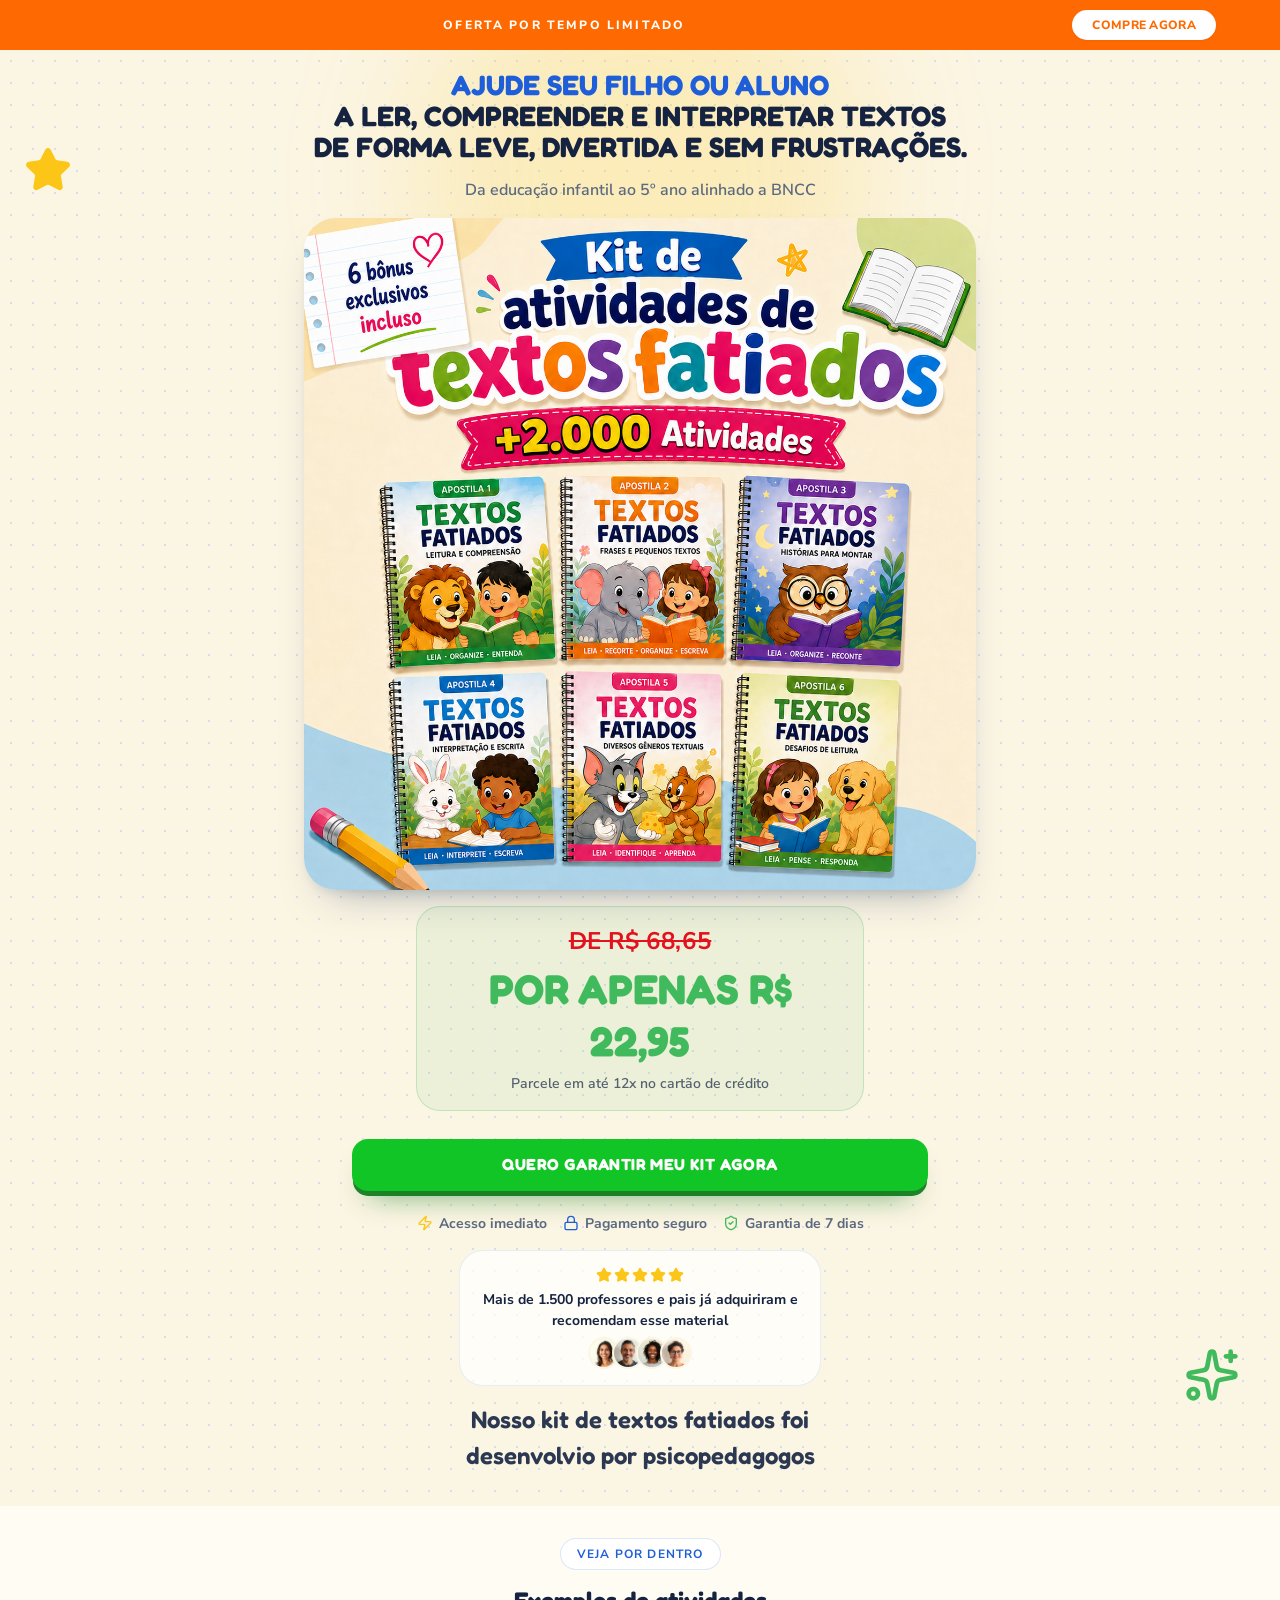
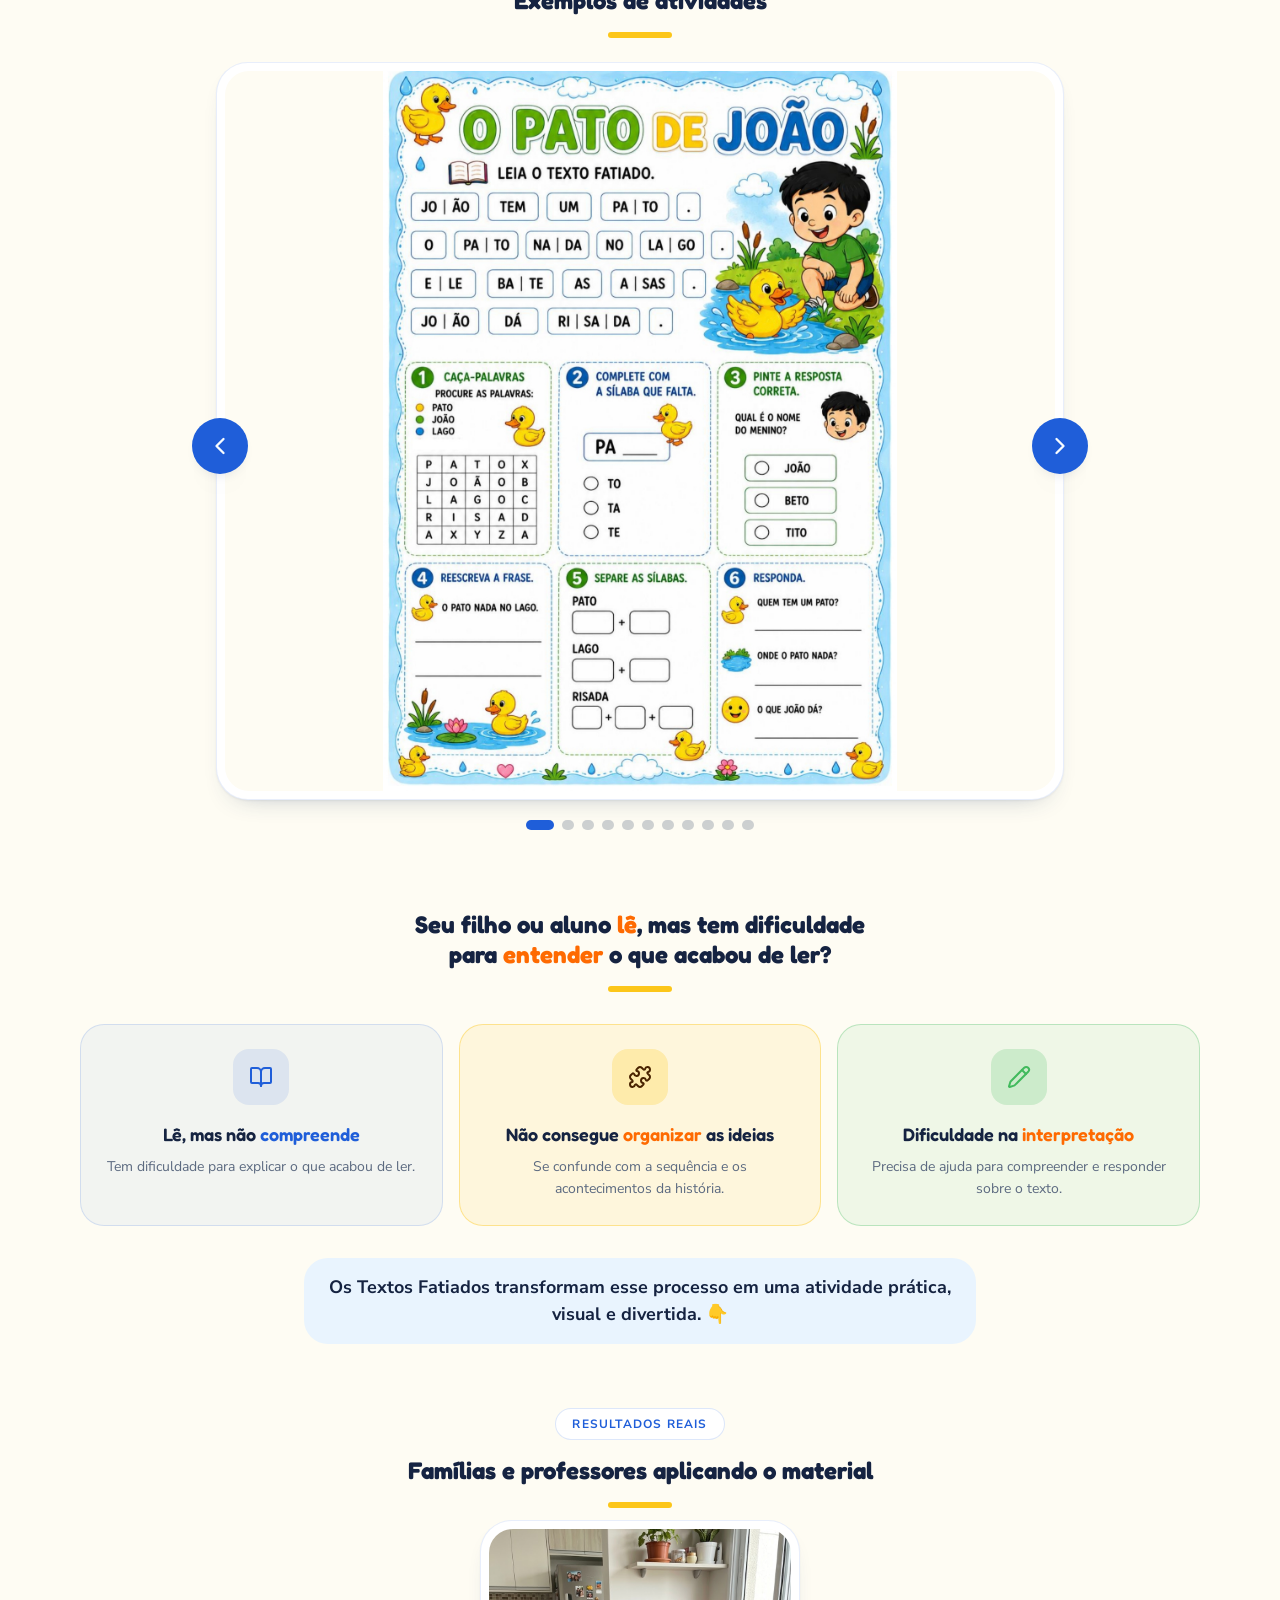
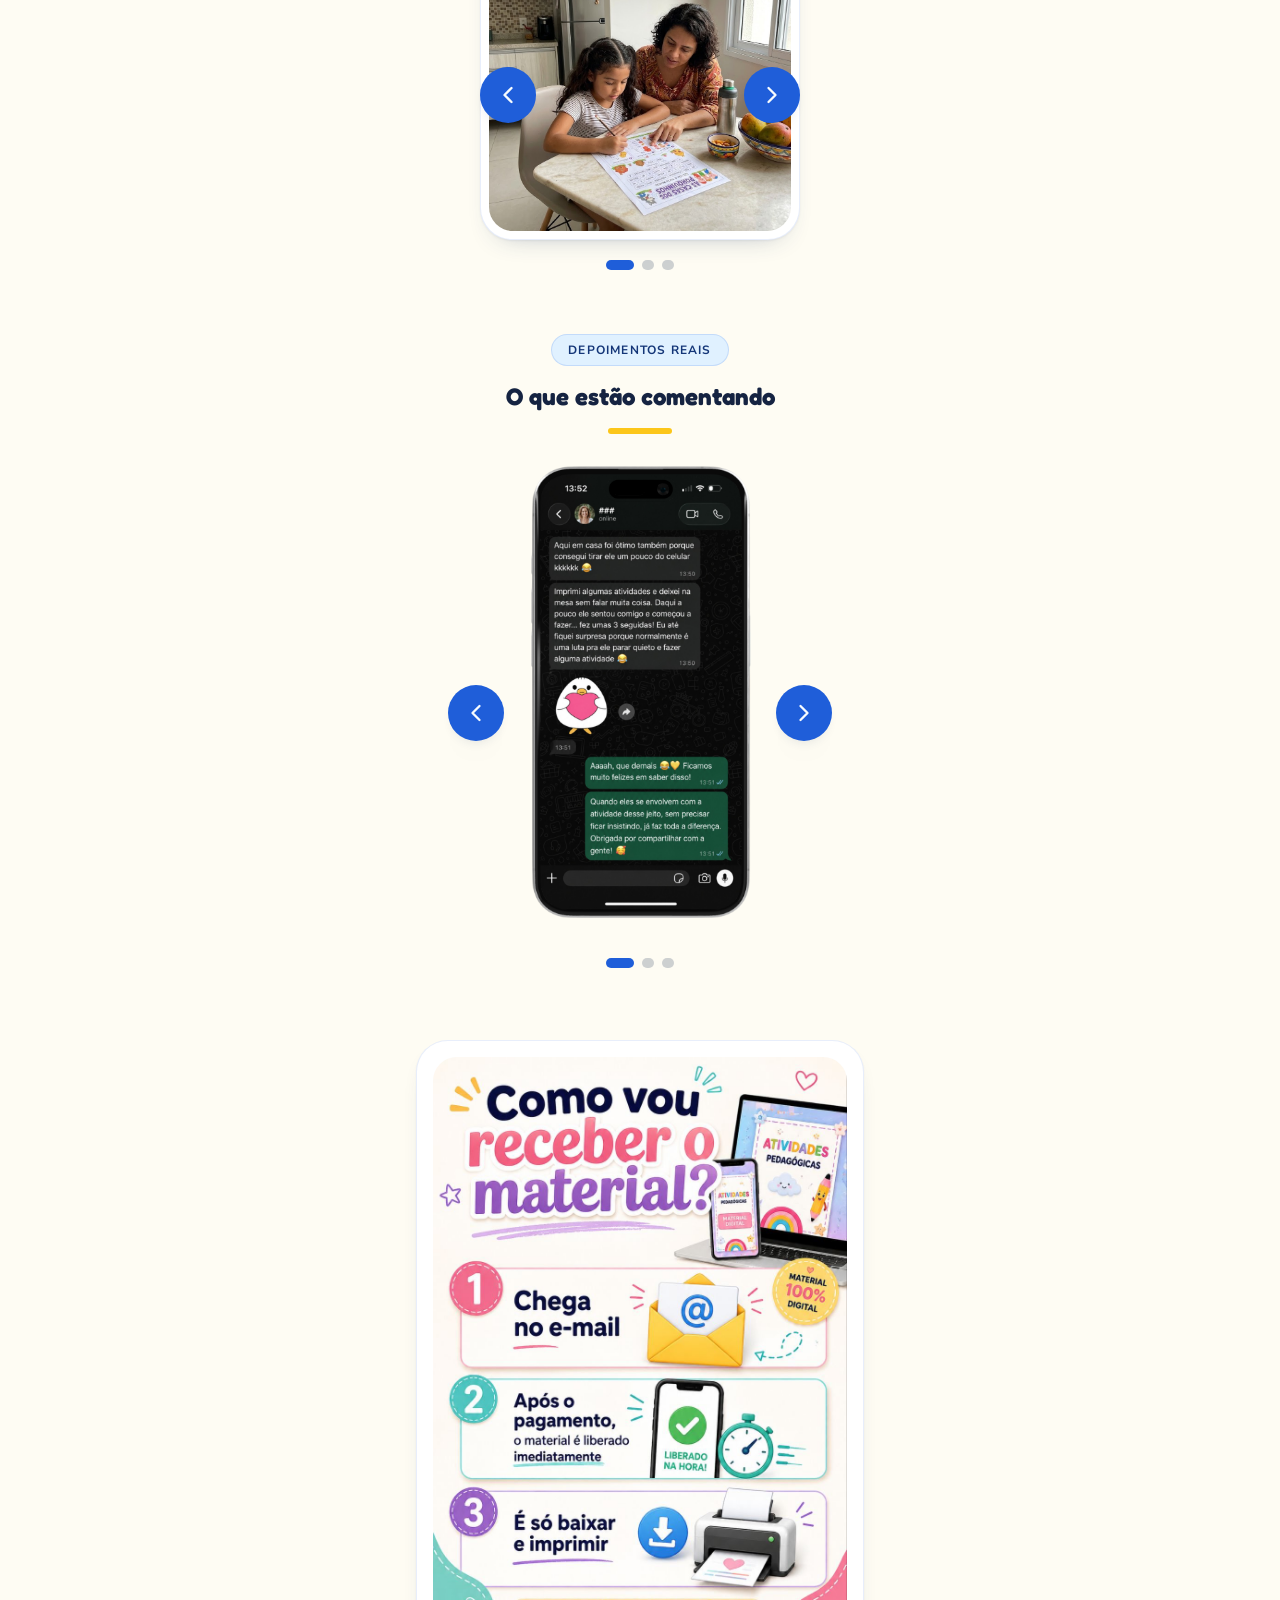
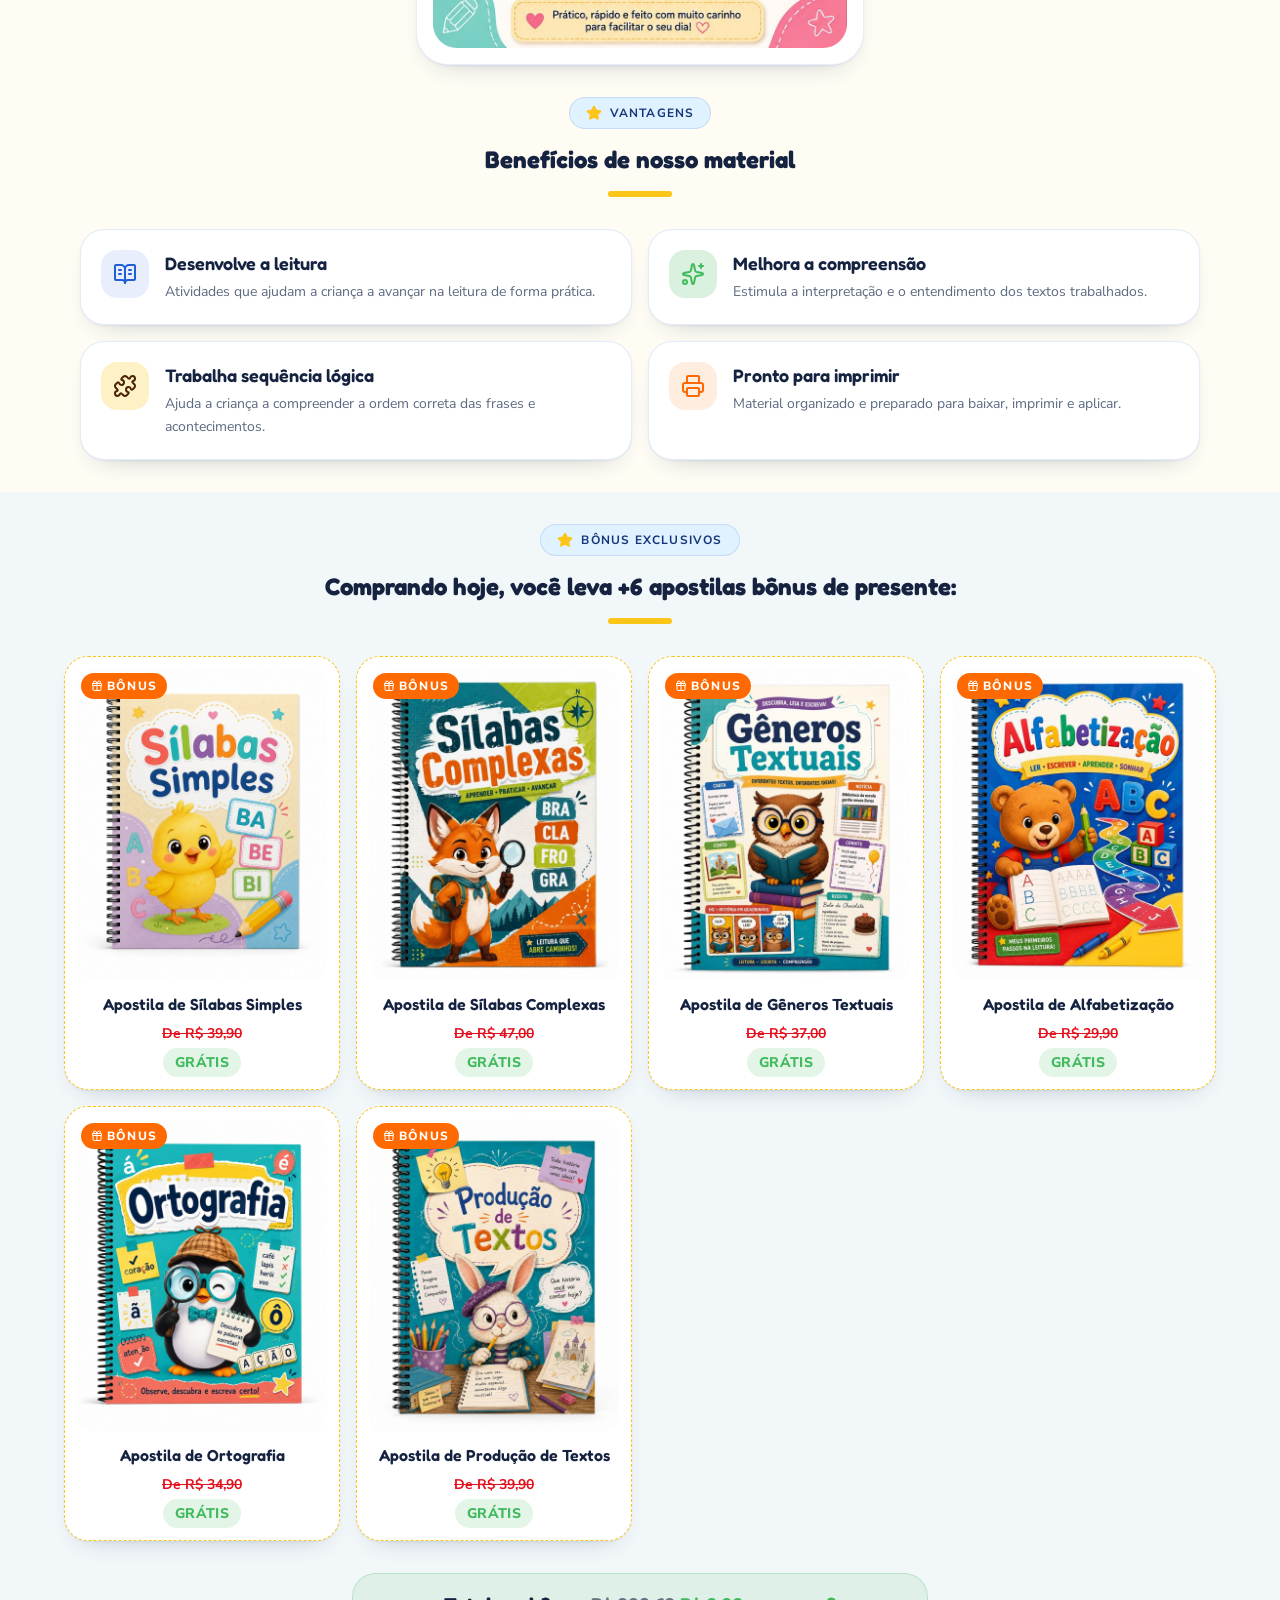
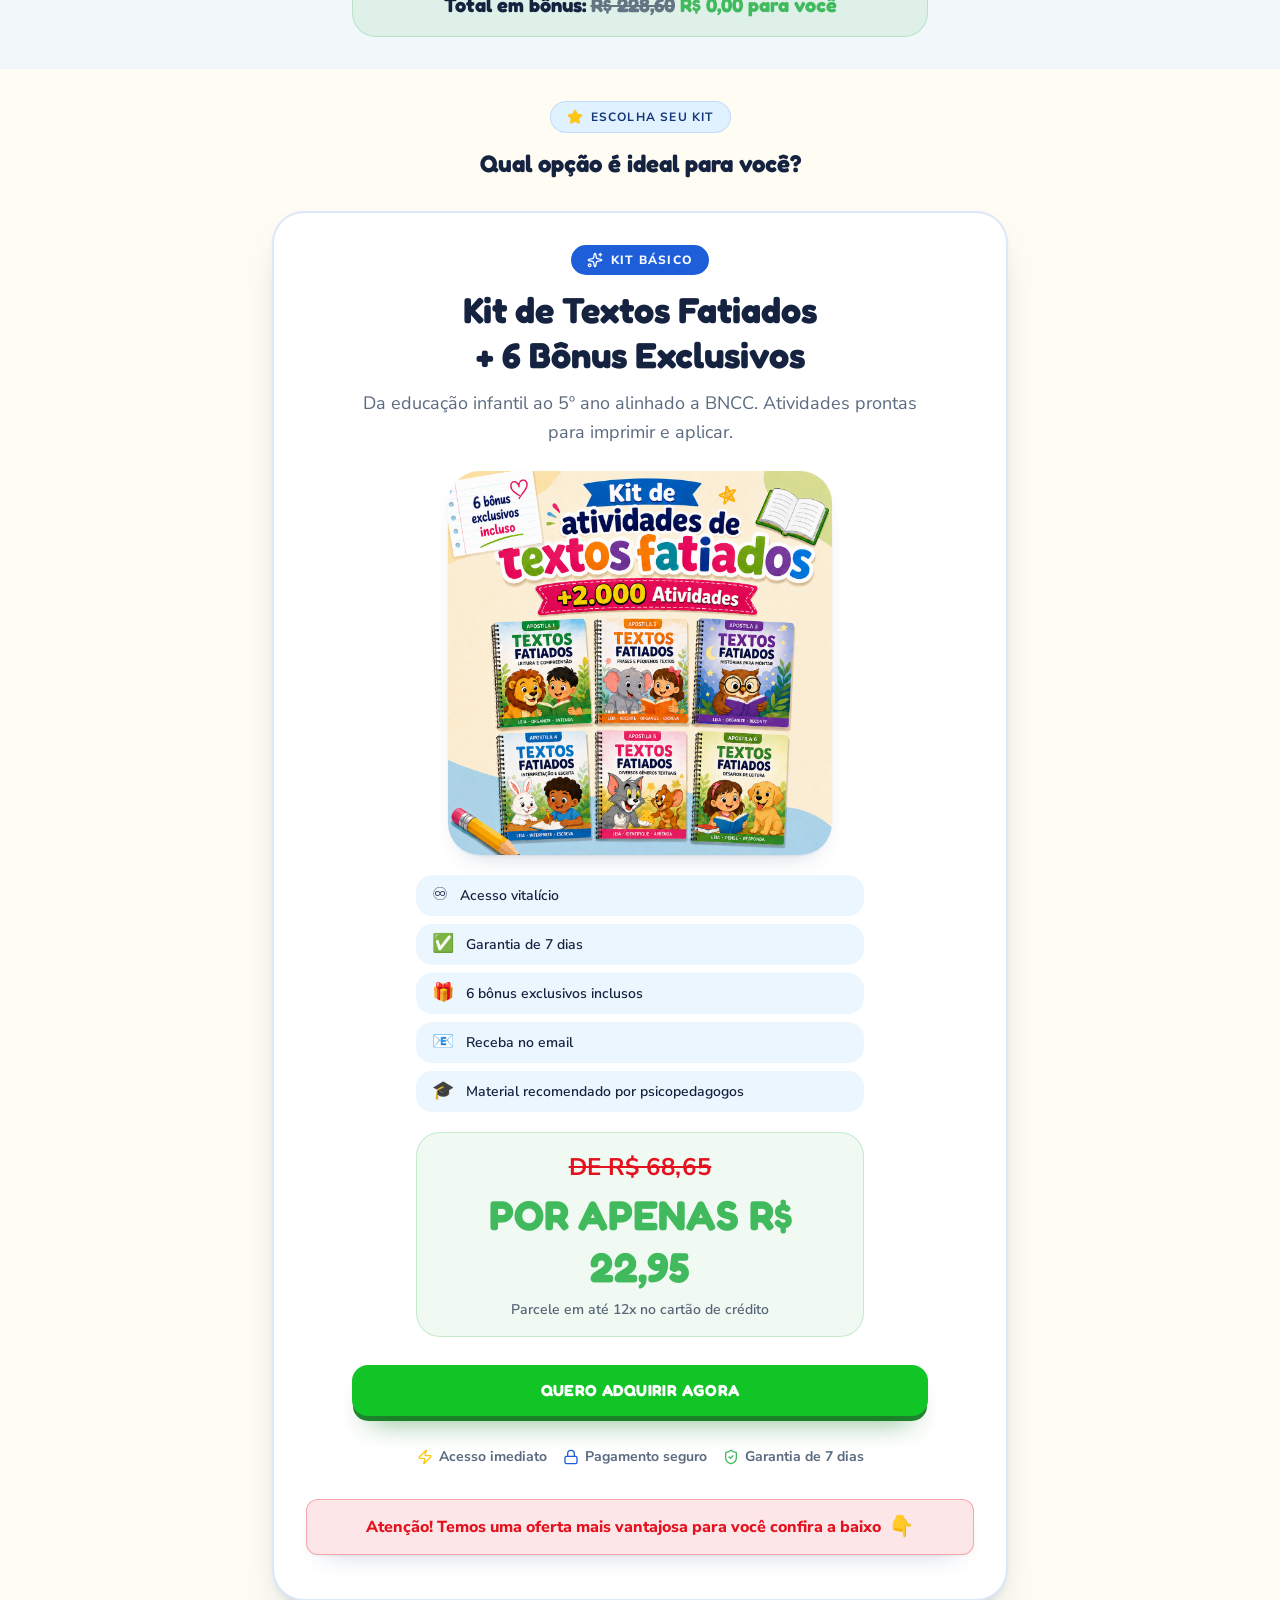
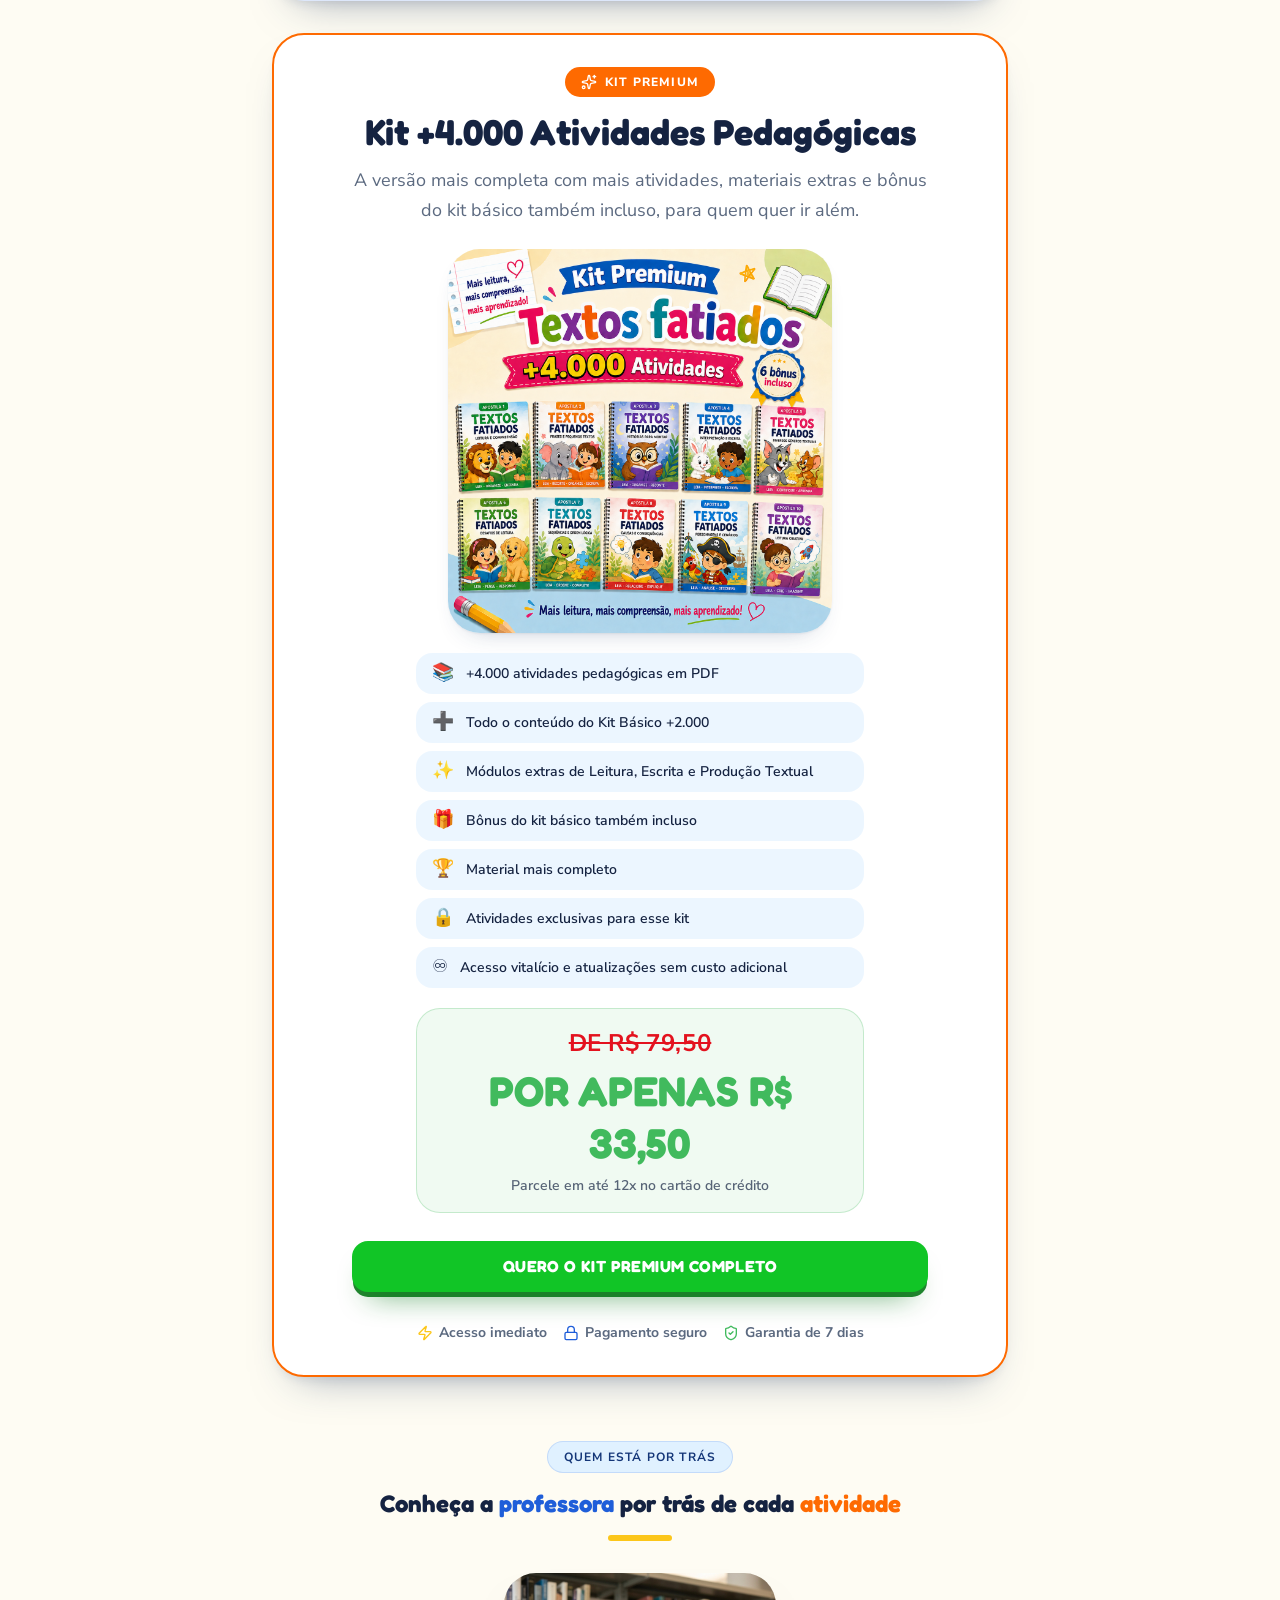
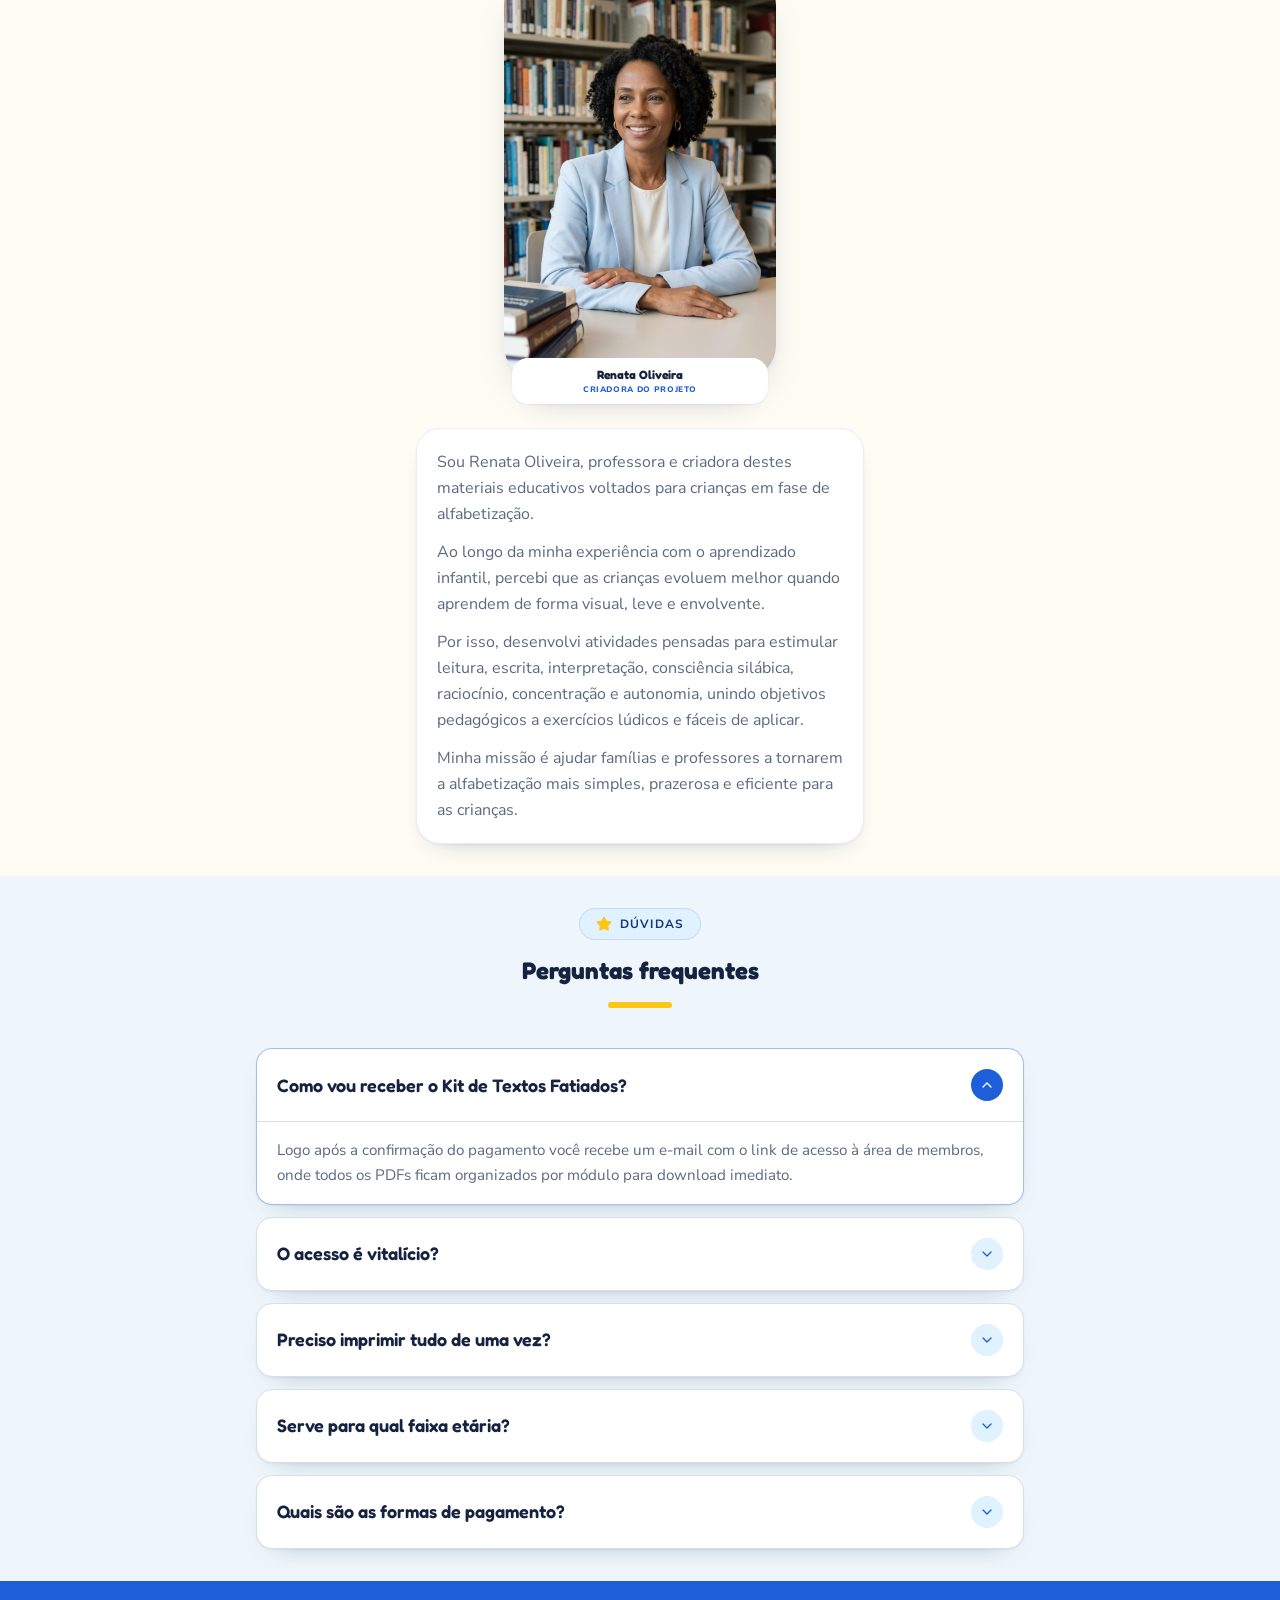
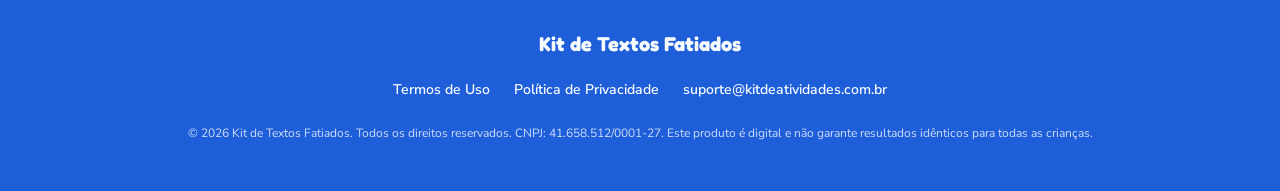
==== commit b6a535be: "Reescreve site com CSS semantico proprio, novos carrosseis, pop-up de upsell e pagina de obrigado - " ====
--- a/index.html
+++ b/index.html
@@ -1,5 +1,5 @@
 <!DOCTYPE html>
-<html lang="en">
+<html lang="pt-BR">
 
 <head>
     <!-- Meta Pixel Code -->
@@ -30,7 +30,7 @@
     <link rel="preload" as="image" href="images/avatar-4-CErWOcUg.jpg">
     <link rel="preload" as="image" href="images/atv-pato-joao.jpg">
     <link rel="preload" as="image" href="images/kit-premium-textos-fatiados.png">
-    <link rel="stylesheet" href="css/styles-FSeVUq6x.css" data-precedence="default">
+    <link rel="stylesheet" href="css/site.css">
     <link rel="stylesheet"
         href="https://fonts.googleapis.com/css2?family=Fredoka:wght@500;600;700&family=Nunito+Sans:opsz,wght@6..12,400;6..12,600;6..12,700;6..12,800;6..12,900&display=swap"
         data-precedence="default">
@@ -60,898 +60,614 @@
     <!-- End UTMify Script -->
 </head>
 
-<body><!--$-->
-    <main class="overflow-x-hidden">
-        <section class="bg-[#fe6a01] py-2.5 text-center">
-            <p class="px-4 text-xs font-extrabold tracking-[0.18em] text-white uppercase sm:text-sm">Oferta por tempo
-                limitado</p><a href="#oferta"
-                class="mt-1.5 inline-flex items-center justify-center rounded-full bg-white px-5 py-1.5 text-xs font-extrabold tracking-wide text-[#fe6a01] uppercase shadow-sm transition-transform hover:-translate-y-0.5 sm:text-sm">Compre
-                agora</a>
-        </section>
-        <section class="relative overflow-hidden bg-cream surface-dots">
-            <div class="pointer-events-none absolute -top-24 left-1/2 size-[28rem] -translate-x-1/2 rounded-full bg-sun/20 blur-3xl"
-                aria-hidden="true"></div>
-            <div class="pointer-events-none absolute top-24 left-6 hidden animate-float-slow text-sun md:block"><svg
-                    xmlns="http://www.w3.org/2000/svg" width="24" height="24" viewBox="0 0 24 24" fill="none"
-                    stroke="currentColor" stroke-width="2" stroke-linecap="round" stroke-linejoin="round"
-                    class="lucide lucide-star size-12 fill-current" aria-hidden="true">
-                    <path
-                        d="M11.525 2.295a.53.53 0 0 1 .95 0l2.31 4.679a2.123 2.123 0 0 0 1.595 1.16l5.166.756a.53.53 0 0 1 .294.904l-3.736 3.638a2.123 2.123 0 0 0-.611 1.878l.882 5.14a.53.53 0 0 1-.771.56l-4.618-2.428a2.122 2.122 0 0 0-1.973 0L6.396 21.01a.53.53 0 0 1-.77-.56l.881-5.139a2.122 2.122 0 0 0-.611-1.879L2.16 9.795a.53.53 0 0 1 .294-.906l5.165-.755a2.122 2.122 0 0 0 1.597-1.16z">
-                    </path>
-                </svg></div>
-            <div class="pointer-events-none absolute right-10 bottom-24 hidden animate-float-slow text-grass md:block">
-                <svg xmlns="http://www.w3.org/2000/svg" width="24" height="24" viewBox="0 0 24 24" fill="none"
-                    stroke="currentColor" stroke-width="2" stroke-linecap="round" stroke-linejoin="round"
-                    class="lucide lucide-sparkles size-14" aria-hidden="true">
-                    <path
-                        d="M11.017 2.814a1 1 0 0 1 1.966 0l1.051 5.558a2 2 0 0 0 1.594 1.594l5.558 1.051a1 1 0 0 1 0 1.966l-5.558 1.051a2 2 0 0 0-1.594 1.594l-1.051 5.558a1 1 0 0 1-1.966 0l-1.051-5.558a2 2 0 0 0-1.594-1.594l-5.558-1.051a1 1 0 0 1 0-1.966l5.558-1.051a2 2 0 0 0 1.594-1.594z">
-                    </path>
-                    <path d="M20 2v4"></path>
-                    <path d="M22 4h-4"></path>
-                    <circle cx="4" cy="20" r="2"></circle>
-                </svg></div>
-            <div
-                class="relative mx-auto flex max-w-4xl flex-col items-center gap-4 px-4 pt-5 pb-8 text-center sm:gap-5 lg:pt-8 lg:pb-12">
-                <h1
-                    class="font-display text-[1.75rem] leading-[1.1] font-bold text-balance-tight uppercase sm:text-5xl">
-                    <span class="block text-primary">AJUDE SEU FILHO OU ALUNO</span><span class="block"> <!-- -->A LER,
-                        COMPREENDER E INTERPRETAR TEXTOS DE FORMA LEVE, DIVERTIDA E SEM FRUSTRAÇÕES.</span></h1>
-                <p class="max-w-2xl text-base font-semibold text-muted-foreground sm:text-lg">Da educação infantil ao 5º
-                    ano alinhado a BNCC</p>
-                <div class="relative w-full max-w-2xl">
-                    <div class="absolute inset-6 -rotate-3 rounded-[2.5rem] bg-sun/50" aria-hidden="true"></div><img
-                        src="images/kit-textos-fatiados.png"
+<body>
+    <svg aria-hidden="true" style="display:none">
+        <symbol id="icon-star" viewBox="0 0 24 24">
+            <path
+                d="M11.525 2.295a.53.53 0 0 1 .95 0l2.31 4.679a2.123 2.123 0 0 0 1.595 1.16l5.166.756a.53.53 0 0 1 .294.904l-3.736 3.638a2.123 2.123 0 0 0-.611 1.878l.882 5.14a.53.53 0 0 1-.771.56l-4.618-2.428a2.122 2.122 0 0 0-1.973 0L6.396 21.01a.53.53 0 0 1-.77-.56l.881-5.139a2.122 2.122 0 0 0-.611-1.879L2.16 9.795a.53.53 0 0 1 .294-.906l5.165-.755a2.122 2.122 0 0 0 1.597-1.16z">
+            </path>
+        </symbol>
+        <symbol id="icon-sparkles" viewBox="0 0 24 24">
+            <path
+                d="M11.017 2.814a1 1 0 0 1 1.966 0l1.051 5.558a2 2 0 0 0 1.594 1.594l5.558 1.051a1 1 0 0 1 0 1.966l-5.558 1.051a2 2 0 0 0-1.594 1.594l-1.051 5.558a1 1 0 0 1-1.966 0l-1.051-5.558a2 2 0 0 0-1.594-1.594l-5.558-1.051a1 1 0 0 1 0-1.966l5.558-1.051a2 2 0 0 0 1.594-1.594z">
+            </path>
+            <path d="M20 2v4"></path>
+            <path d="M22 4h-4"></path>
+            <circle cx="4" cy="20" r="2"></circle>
+        </symbol>
+        <symbol id="icon-zap" viewBox="0 0 24 24">
+            <path
+                d="M4 14a1 1 0 0 1-.78-1.63l9.9-10.2a.5.5 0 0 1 .86.46l-1.92 6.02A1 1 0 0 0 13 10h7a1 1 0 0 1 .78 1.63l-9.9 10.2a.5.5 0 0 1-.86-.46l1.92-6.02A1 1 0 0 0 11 14z">
+            </path>
+        </symbol>
+        <symbol id="icon-lock" viewBox="0 0 24 24">
+            <rect width="18" height="11" x="3" y="11" rx="2" ry="2"></rect>
+            <path d="M7 11V7a5 5 0 0 1 10 0v4"></path>
+        </symbol>
+        <symbol id="icon-shield-check" viewBox="0 0 24 24">
+            <path
+                d="M20 13c0 5-3.5 7.5-7.66 8.95a1 1 0 0 1-.67-.01C7.5 20.5 4 18 4 13V6a1 1 0 0 1 1-1c2 0 4.5-1.2 6.24-2.72a1.17 1.17 0 0 1 1.52 0C14.51 3.81 17 5 19 5a1 1 0 0 1 1 1z">
+            </path>
+            <path d="m9 12 2 2 4-4"></path>
+        </symbol>
+        <symbol id="icon-chevron-left" viewBox="0 0 24 24">
+            <path d="m15 18-6-6 6-6"></path>
+        </symbol>
+        <symbol id="icon-chevron-right" viewBox="0 0 24 24">
+            <path d="m9 18 6-6-6-6"></path>
+        </symbol>
+        <symbol id="icon-chevron-down" viewBox="0 0 24 24">
+            <path d="m6 9 6 6 6-6"></path>
+        </symbol>
+        <symbol id="icon-book-open" viewBox="0 0 24 24">
+            <path d="M12 7v14"></path>
+            <path
+                d="M3 18a1 1 0 0 1-1-1V4a1 1 0 0 1 1-1h5a4 4 0 0 1 4 4 4 4 0 0 1 4-4h5a1 1 0 0 1 1 1v13a1 1 0 0 1-1 1h-6a3 3 0 0 0-3 3 3 3 0 0 0-3-3z">
+            </path>
+        </symbol>
+        <symbol id="icon-book-open-text" viewBox="0 0 24 24">
+            <path d="M12 7v14"></path>
+            <path d="M16 12h2"></path>
+            <path d="M16 8h2"></path>
+            <path
+                d="M3 18a1 1 0 0 1-1-1V4a1 1 0 0 1 1-1h5a4 4 0 0 1 4 4 4 4 0 0 1 4-4h5a1 1 0 0 1 1 1v13a1 1 0 0 1-1 1h-6a3 3 0 0 0-3 3 3 3 0 0 0-3-3z">
+            </path>
+            <path d="M6 12h2"></path>
+            <path d="M6 8h2"></path>
+        </symbol>
+        <symbol id="icon-puzzle" viewBox="0 0 24 24">
+            <path
+                d="M15.39 4.39a1 1 0 0 0 1.68-.474 2.5 2.5 0 1 1 3.014 3.015 1 1 0 0 0-.474 1.68l1.683 1.682a2.414 2.414 0 0 1 0 3.414L19.61 15.39a1 1 0 0 1-1.68-.474 2.5 2.5 0 1 0-3.014 3.015 1 1 0 0 1 .474 1.68l-1.683 1.682a2.414 2.414 0 0 1-3.414 0L8.61 19.61a1 1 0 0 0-1.68.474 2.5 2.5 0 1 1-3.014-3.015 1 1 0 0 0 .474-1.68l-1.683-1.682a2.414 2.414 0 0 1 0-3.414L4.39 8.61a1 1 0 0 1 1.68.474 2.5 2.5 0 1 0 3.014-3.015 1 1 0 0 1-.474-1.68l1.683-1.682a2.414 2.414 0 0 1 3.414 0z">
+            </path>
+        </symbol>
+        <symbol id="icon-pencil" viewBox="0 0 24 24">
+            <path
+                d="M21.174 6.812a1 1 0 0 0-3.986-3.987L3.842 16.174a2 2 0 0 0-.5.83l-1.321 4.352a.5.5 0 0 0 .623.622l4.353-1.32a2 2 0 0 0 .83-.497z">
+            </path>
+            <path d="m15 5 4 4"></path>
+        </symbol>
+        <symbol id="icon-printer" viewBox="0 0 24 24">
+            <path d="M6 18H4a2 2 0 0 1-2-2v-5a2 2 0 0 1 2-2h16a2 2 0 0 1 2 2v5a2 2 0 0 1-2 2h-2"></path>
+            <path d="M6 9V3a1 1 0 0 1 1-1h10a1 1 0 0 1 1 1v6"></path>
+            <rect x="6" y="14" width="12" height="8" rx="1"></rect>
+        </symbol>
+        <symbol id="icon-gift" viewBox="0 0 24 24">
+            <path d="M12 7v14"></path>
+            <path d="M20 11v8a2 2 0 0 1-2 2H6a2 2 0 0 1-2-2v-8"></path>
+            <path d="M7.5 7a1 1 0 0 1 0-5A4.8 8 0 0 1 12 7a4.8 8 0 0 1 4.5-5 1 1 0 0 1 0 5"></path>
+            <rect x="3" y="7" width="18" height="4" rx="1"></rect>
+        </symbol>
+    </svg>
+    <main>
+        <section class="top-banner">
+            <div class="top-banner-inner">
+                <p class="top-banner-text">Oferta por tempo limitado</p>
+                <a href="#oferta" class="top-banner-btn">Compre agora</a>
+            </div>
+        </section>
+
+        <section class="hero">
+            <div class="hero-glow" aria-hidden="true"></div>
+            <div class="hero-deco hero-deco--star" aria-hidden="true">
+                <svg class="icon icon--fill" width="48" height="48" viewBox="0 0 24 24"><use href="#icon-star"></use></svg>
+            </div>
+            <div class="hero-deco hero-deco--sparkles" aria-hidden="true">
+                <svg class="icon" width="56" height="56" viewBox="0 0 24 24"><use href="#icon-sparkles"></use></svg>
+            </div>
+            <div class="hero-content">
+                <h1 class="hero-title">
+                    <span class="hero-title-accent">AJUDE SEU FILHO OU ALUNO</span>
+                    <span>A LER, COMPREENDER E INTERPRETAR TEXTOS DE FORMA LEVE, DIVERTIDA E SEM FRUSTRAÇÕES.</span>
+                </h1>
+                <p class="hero-subtitle">Da educação infantil ao 5º ano alinhado a BNCC</p>
+
+                <div class="hero-image-wrap">
+                    <div class="hero-image-deco" aria-hidden="true"></div>
+                    <img class="hero-image" src="images/kit-textos-fatiados.png"
                         alt="Kit de atividades de textos fatiados com 6 apostilas e +2.000 atividades" width="1080"
-                        height="1080" class="relative mx-auto w-full rounded-[2rem] shadow-lift">
-                </div>
-                <div class="flex w-full flex-col items-center gap-3">
-                    <div
-                        class="mb-4 w-full max-w-md rounded-3xl border border-grass/25 bg-grass/8 px-5 py-4 text-center">
-                        <p
-                            class="font-sans text-lg font-bold tracking-wide text-muted-foreground uppercase sm:text-2xl">
-                            <span class="text-destructive line-through">De R$ 68,65</span></p>
-                        <p
-                            class="mt-1 font-display text-2xl leading-tight font-bold whitespace-nowrap sm:text-[2.6rem] sm:whitespace-normal text-grass">
-                            POR APENAS R$ 22,95</p>
-                        <p class="mt-1.5 text-sm font-semibold text-foreground/70">Parcele em até 12x no cartão de
-                            crédito</p>
-                    </div><a href="#oferta"
-                        class="inline-flex w-full max-w-xl items-center justify-center gap-2 rounded-2xl bg-[#11c526] px-6 py-4 text-center font-display text-base leading-tight font-bold tracking-wide text-white uppercase shadow-[0_6px_0_-1px_rgba(9,120,25,0.9),0_18px_30px_-18px_rgba(9,120,25,0.9)] transition-all duration-200 hover:-translate-y-0.5 hover:brightness-105 hover:animate-none active:translate-y-0.5 active:shadow-[0_2px_0_-1px_rgba(9,120,25,0.9)] animate-pulse-cta sm:py-5 sm:text-xl ">Quero
-                        garantir meu kit agora</a>
-                    <ul
-                        class="flex flex-wrap items-center justify-center gap-x-4 gap-y-2 text-xs font-bold text-muted-foreground sm:text-sm ">
-                        <li class="inline-flex items-center gap-1.5"><svg xmlns="http://www.w3.org/2000/svg" width="24"
-                                height="24" viewBox="0 0 24 24" fill="none" stroke="currentColor" stroke-width="2"
-                                stroke-linecap="round" stroke-linejoin="round" class="lucide lucide-zap size-4 text-sun"
-                                aria-hidden="true">
-                                <path
-                                    d="M4 14a1 1 0 0 1-.78-1.63l9.9-10.2a.5.5 0 0 1 .86.46l-1.92 6.02A1 1 0 0 0 13 10h7a1 1 0 0 1 .78 1.63l-9.9 10.2a.5.5 0 0 1-.86-.46l1.92-6.02A1 1 0 0 0 11 14z">
-                                </path>
-                            </svg> Acesso imediato</li>
-                        <li class="inline-flex items-center gap-1.5"><svg xmlns="http://www.w3.org/2000/svg" width="24"
-                                height="24" viewBox="0 0 24 24" fill="none" stroke="currentColor" stroke-width="2"
-                                stroke-linecap="round" stroke-linejoin="round"
-                                class="lucide lucide-lock size-4 text-primary" aria-hidden="true">
-                                <rect width="18" height="11" x="3" y="11" rx="2" ry="2"></rect>
-                                <path d="M7 11V7a5 5 0 0 1 10 0v4"></path>
-                            </svg> Pagamento seguro</li>
-                        <li class="inline-flex items-center gap-1.5"><svg xmlns="http://www.w3.org/2000/svg" width="24"
-                                height="24" viewBox="0 0 24 24" fill="none" stroke="currentColor" stroke-width="2"
-                                stroke-linecap="round" stroke-linejoin="round"
-                                class="lucide lucide-shield-check size-4 text-grass" aria-hidden="true">
-                                <path
-                                    d="M20 13c0 5-3.5 7.5-7.66 8.95a1 1 0 0 1-.67-.01C7.5 20.5 4 18 4 13V6a1 1 0 0 1 1-1c2 0 4.5-1.2 6.24-2.72a1.17 1.17 0 0 1 1.52 0C14.51 3.81 17 5 19 5a1 1 0 0 1 1 1z">
-                                </path>
-                                <path d="m9 12 2 2 4-4"></path>
-                            </svg> Garantia de 7 dias</li>
+                        height="1080">
+                </div>
+
+                <div class="hero-offer">
+                    <div class="price-box">
+                        <p class="price-box-old"><span>De R$ 68,65</span></p>
+                        <p class="price-box-new">POR APENAS R$ 22,95</p>
+                        <p class="price-box-note">Parcele em até 12x no cartão de crédito</p>
+                    </div>
+                    <a href="#oferta" class="btn-cta">Quero garantir meu kit agora</a>
+                    <ul class="trust-list">
+                        <li class="trust-list-item">
+                            <svg class="icon" width="16" height="16" viewBox="0 0 24 24" style="color:var(--sun)"><use href="#icon-zap"></use></svg>
+                            Acesso imediato
+                        </li>
+                        <li class="trust-list-item">
+                            <svg class="icon" width="16" height="16" viewBox="0 0 24 24" style="color:var(--primary)"><use href="#icon-lock"></use></svg>
+                            Pagamento seguro
+                        </li>
+                        <li class="trust-list-item">
+                            <svg class="icon" width="16" height="16" viewBox="0 0 24 24" style="color:var(--grass)"><use href="#icon-shield-check"></use></svg>
+                            Garantia de 7 dias
+                        </li>
                     </ul>
                 </div>
-                <div
-                    class="flex flex-col items-center gap-1.5 rounded-3xl border border-primary/10 bg-card/70 px-5 py-4">
-                    <div class="flex items-center gap-0.5 text-sun"><svg xmlns="http://www.w3.org/2000/svg" width="24"
-                            height="24" viewBox="0 0 24 24" fill="none" stroke="currentColor" stroke-width="2"
-                            stroke-linecap="round" stroke-linejoin="round"
-                            class="lucide lucide-star size-4 fill-current" aria-hidden="true">
-                            <path
-                                d="M11.525 2.295a.53.53 0 0 1 .95 0l2.31 4.679a2.123 2.123 0 0 0 1.595 1.16l5.166.756a.53.53 0 0 1 .294.904l-3.736 3.638a2.123 2.123 0 0 0-.611 1.878l.882 5.14a.53.53 0 0 1-.771.56l-4.618-2.428a2.122 2.122 0 0 0-1.973 0L6.396 21.01a.53.53 0 0 1-.77-.56l.881-5.139a2.122 2.122 0 0 0-.611-1.879L2.16 9.795a.53.53 0 0 1 .294-.906l5.165-.755a2.122 2.122 0 0 0 1.597-1.16z">
-                            </path>
-                        </svg><svg xmlns="http://www.w3.org/2000/svg" width="24" height="24" viewBox="0 0 24 24"
-                            fill="none" stroke="currentColor" stroke-width="2" stroke-linecap="round"
-                            stroke-linejoin="round" class="lucide lucide-star size-4 fill-current" aria-hidden="true">
-                            <path
-                                d="M11.525 2.295a.53.53 0 0 1 .95 0l2.31 4.679a2.123 2.123 0 0 0 1.595 1.16l5.166.756a.53.53 0 0 1 .294.904l-3.736 3.638a2.123 2.123 0 0 0-.611 1.878l.882 5.14a.53.53 0 0 1-.771.56l-4.618-2.428a2.122 2.122 0 0 0-1.973 0L6.396 21.01a.53.53 0 0 1-.77-.56l.881-5.139a2.122 2.122 0 0 0-.611-1.879L2.16 9.795a.53.53 0 0 1 .294-.906l5.165-.755a2.122 2.122 0 0 0 1.597-1.16z">
-                            </path>
-                        </svg><svg xmlns="http://www.w3.org/2000/svg" width="24" height="24" viewBox="0 0 24 24"
-                            fill="none" stroke="currentColor" stroke-width="2" stroke-linecap="round"
-                            stroke-linejoin="round" class="lucide lucide-star size-4 fill-current" aria-hidden="true">
-                            <path
-                                d="M11.525 2.295a.53.53 0 0 1 .95 0l2.31 4.679a2.123 2.123 0 0 0 1.595 1.16l5.166.756a.53.53 0 0 1 .294.904l-3.736 3.638a2.123 2.123 0 0 0-.611 1.878l.882 5.14a.53.53 0 0 1-.771.56l-4.618-2.428a2.122 2.122 0 0 0-1.973 0L6.396 21.01a.53.53 0 0 1-.77-.56l.881-5.139a2.122 2.122 0 0 0-.611-1.879L2.16 9.795a.53.53 0 0 1 .294-.906l5.165-.755a2.122 2.122 0 0 0 1.597-1.16z">
-                            </path>
-                        </svg><svg xmlns="http://www.w3.org/2000/svg" width="24" height="24" viewBox="0 0 24 24"
-                            fill="none" stroke="currentColor" stroke-width="2" stroke-linecap="round"
-                            stroke-linejoin="round" class="lucide lucide-star size-4 fill-current" aria-hidden="true">
-                            <path
-                                d="M11.525 2.295a.53.53 0 0 1 .95 0l2.31 4.679a2.123 2.123 0 0 0 1.595 1.16l5.166.756a.53.53 0 0 1 .294.904l-3.736 3.638a2.123 2.123 0 0 0-.611 1.878l.882 5.14a.53.53 0 0 1-.771.56l-4.618-2.428a2.122 2.122 0 0 0-1.973 0L6.396 21.01a.53.53 0 0 1-.77-.56l.881-5.139a2.122 2.122 0 0 0-.611-1.879L2.16 9.795a.53.53 0 0 1 .294-.906l5.165-.755a2.122 2.122 0 0 0 1.597-1.16z">
-                            </path>
-                        </svg><svg xmlns="http://www.w3.org/2000/svg" width="24" height="24" viewBox="0 0 24 24"
-                            fill="none" stroke="currentColor" stroke-width="2" stroke-linecap="round"
-                            stroke-linejoin="round" class="lucide lucide-star size-4 fill-current" aria-hidden="true">
-                            <path
-                                d="M11.525 2.295a.53.53 0 0 1 .95 0l2.31 4.679a2.123 2.123 0 0 0 1.595 1.16l5.166.756a.53.53 0 0 1 .294.904l-3.736 3.638a2.123 2.123 0 0 0-.611 1.878l.882 5.14a.53.53 0 0 1-.771.56l-4.618-2.428a2.122 2.122 0 0 0-1.973 0L6.396 21.01a.53.53 0 0 1-.77-.56l.881-5.139a2.122 2.122 0 0 0-.611-1.879L2.16 9.795a.53.53 0 0 1 .294-.906l5.165-.755a2.122 2.122 0 0 0 1.597-1.16z">
-                            </path>
-                        </svg></div>
-                    <p class="max-w-xs text-center text-xs font-bold text-foreground sm:text-sm">Mais de 1.500
-                        professores e pais já adquiriram e recomendam esse material</p>
-                    <div class="flex -space-x-2"><img src="images/avatar-1-RQfWxjw_.jpg" alt="Pessoa 1" width="32"
-                            height="32" class="size-8 rounded-full border-2 border-cream object-cover"><img
-                            src="images/avatar-2-Bg_2WJr9.jpg" alt="Pessoa 2" width="32" height="32"
-                            class="size-8 rounded-full border-2 border-cream object-cover"><img
-                            src="images/avatar-3-DaxCMz9t.jpg" alt="Pessoa 3" width="32" height="32"
-                            class="size-8 rounded-full border-2 border-cream object-cover"><img
-                            src="images/avatar-4-CErWOcUg.jpg" alt="Pessoa 4" width="32" height="32"
-                            class="size-8 rounded-full border-2 border-cream object-cover"></div>
-                </div>
-                <p class="max-w-md text-center font-display text-lg font-semibold text-foreground/90 sm:text-2xl">Nosso
-                    kit de textos fatiados foi desenvolvio por psicopedagogos</p>
-            </div>
-        </section>
-        <section class="w-full bg-secondary/30 py-10 sm:py-14">
-            <div class="mx-auto max-w-7xl px-4 text-center sm:px-5"><span
-                    class="inline-flex items-center gap-2 rounded-full border border-primary/15 bg-card px-4 py-1.5 text-xs font-bold tracking-widest text-primary uppercase sm:text-sm">Veja
-                    por dentro</span>
-                <h2 class="mt-4 text-2xl leading-tight font-bold text-balance-tight sm:text-4xl">Exemplos de atividades
-                </h2><span class="mx-auto mt-4 block h-1.5 w-16 rounded-full bg-sun" aria-hidden="true"></span>
-            </div>
-            <div class="relative mx-auto mt-6 w-full max-w-4xl px-6 sm:px-10">
-                <div class="overflow-hidden rounded-[2rem] border border-primary/10 bg-card p-2 shadow-card sm:p-3">
-                    <div id="carousel-track"
-                        class="relative flex h-[92vw] max-h-[720px] min-h-[380px] items-center justify-center overflow-hidden rounded-3xl bg-background">
-                        <img src="images/atv-pato-joao.jpg"
+
+                <div class="social-proof">
+                    <div class="rating-stars">
+                        <svg class="icon icon--fill" viewBox="0 0 24 24"><use href="#icon-star"></use></svg>
+                        <svg class="icon icon--fill" viewBox="0 0 24 24"><use href="#icon-star"></use></svg>
+                        <svg class="icon icon--fill" viewBox="0 0 24 24"><use href="#icon-star"></use></svg>
+                        <svg class="icon icon--fill" viewBox="0 0 24 24"><use href="#icon-star"></use></svg>
+                        <svg class="icon icon--fill" viewBox="0 0 24 24"><use href="#icon-star"></use></svg>
+                    </div>
+                    <p class="social-proof-text">Mais de 1.500 professores e pais já adquiriram e recomendam esse
+                        material</p>
+                    <div class="avatar-stack">
+                        <img src="images/avatar-1-RQfWxjw_.jpg" alt="Pessoa 1" width="32" height="32">
+                        <img src="images/avatar-2-Bg_2WJr9.jpg" alt="Pessoa 2" width="32" height="32">
+                        <img src="images/avatar-3-DaxCMz9t.jpg" alt="Pessoa 3" width="32" height="32">
+                        <img src="images/avatar-4-CErWOcUg.jpg" alt="Pessoa 4" width="32" height="32">
+                    </div>
+                </div>
+
+                <p class="hero-footnote">Nosso kit de textos fatiados foi desenvolvio por psicopedagogos</p>
+            </div>
+        </section>
+
+        <section class="section">
+            <div class="section-intro">
+                <span class="badge badge--card">Veja por dentro</span>
+                <h2 class="section-heading">Exemplos de atividades</h2>
+                <span class="section-heading-rule" aria-hidden="true"></span>
+            </div>
+            <div class="carousel" style="margin-top:1.5rem;max-width:56rem;padding:0 1.5rem">
+                <div class="carousel-frame-outer">
+                    <div id="carousel-track" class="carousel-frame carousel-frame--tall">
+                        <img class="carousel-slide is-active" src="images/atv-pato-joao.jpg"
                             alt="Exemplo de atividade pedagógica 1 do Kit de Textos Fatiados" loading="eager"
-                            class="absolute inset-0 m-auto h-full w-full object-contain transition-opacity duration-500 ease-in-out opacity-100"
-                            aria-hidden="false"><img src="images/tf-3.jpg"
+                            aria-hidden="false">
+                        <img class="carousel-slide" src="images/tf-3.jpg"
                             alt="Exemplo de atividade pedagógica 2 do Kit de Textos Fatiados" loading="lazy"
-                            class="absolute inset-0 m-auto h-full w-full object-contain transition-opacity duration-500 ease-in-out opacity-0"
-                            aria-hidden="true"><img src="images/tf-1.jpg"
+                            aria-hidden="true">
+                        <img class="carousel-slide" src="images/tf-1.jpg"
                             alt="Exemplo de atividade pedagógica 3 do Kit de Textos Fatiados" loading="lazy"
-                            class="absolute inset-0 m-auto h-full w-full object-contain transition-opacity duration-500 ease-in-out opacity-0"
-                            aria-hidden="true"><img src="images/tf-2.jpg"
+                            aria-hidden="true">
+                        <img class="carousel-slide" src="images/tf-2.jpg"
                             alt="Exemplo de atividade pedagógica 4 do Kit de Textos Fatiados" loading="lazy"
-                            class="absolute inset-0 m-auto h-full w-full object-contain transition-opacity duration-500 ease-in-out opacity-0"
-                            aria-hidden="true"><img src="images/tf-4.jpg"
+                            aria-hidden="true">
+                        <img class="carousel-slide" src="images/tf-4.jpg"
                             alt="Exemplo de atividade pedagógica 5 do Kit de Textos Fatiados" loading="lazy"
-                            class="absolute inset-0 m-auto h-full w-full object-contain transition-opacity duration-500 ease-in-out opacity-0"
-                            aria-hidden="true"><img src="images/tf-5.jpg"
+                            aria-hidden="true">
+                        <img class="carousel-slide" src="images/tf-5.jpg"
                             alt="Exemplo de atividade pedagógica 6 do Kit de Textos Fatiados" loading="lazy"
-                            class="absolute inset-0 m-auto h-full w-full object-contain transition-opacity duration-500 ease-in-out opacity-0"
-                            aria-hidden="true"><img src="images/tf-6.jpg"
+                            aria-hidden="true">
+                        <img class="carousel-slide" src="images/tf-6.jpg"
                             alt="Exemplo de atividade pedagógica 7 do Kit de Textos Fatiados" loading="lazy"
-                            class="absolute inset-0 m-auto h-full w-full object-contain transition-opacity duration-500 ease-in-out opacity-0"
-                            aria-hidden="true"><img src="images/tf-7.jpg"
+                            aria-hidden="true">
+                        <img class="carousel-slide" src="images/tf-7.jpg"
                             alt="Exemplo de atividade pedagógica 8 do Kit de Textos Fatiados" loading="lazy"
-                            class="absolute inset-0 m-auto h-full w-full object-contain transition-opacity duration-500 ease-in-out opacity-0"
-                            aria-hidden="true"><img src="images/tf-8.jpg"
+                            aria-hidden="true">
+                        <img class="carousel-slide" src="images/tf-8.jpg"
                             alt="Exemplo de atividade pedagógica 9 do Kit de Textos Fatiados" loading="lazy"
-                            class="absolute inset-0 m-auto h-full w-full object-contain transition-opacity duration-500 ease-in-out opacity-0"
-                            aria-hidden="true"><img src="images/tf-9.jpg"
+                            aria-hidden="true">
+                        <img class="carousel-slide" src="images/tf-9.jpg"
                             alt="Exemplo de atividade pedagógica 10 do Kit de Textos Fatiados" loading="lazy"
-                            class="absolute inset-0 m-auto h-full w-full object-contain transition-opacity duration-500 ease-in-out opacity-0"
-                            aria-hidden="true"><img src="images/tf-10.jpg"
+                            aria-hidden="true">
+                        <img class="carousel-slide" src="images/tf-10.jpg"
                             alt="Exemplo de atividade pedagógica 11 do Kit de Textos Fatiados" loading="lazy"
-                            class="absolute inset-0 m-auto h-full w-full object-contain transition-opacity duration-500 ease-in-out opacity-0"
-                            aria-hidden="true"></div>
-                </div><button type="button" id="carousel-prev" aria-label="Imagem anterior"
-                    class="absolute top-1/2 left-0 grid size-11 -translate-y-1/2 place-items-center rounded-full bg-primary text-primary-foreground shadow-lift transition-transform hover:-translate-y-[calc(50%+2px)] active:scale-95 sm:size-14"><svg
-                        xmlns="http://www.w3.org/2000/svg" width="24" height="24" viewBox="0 0 24 24" fill="none"
-                        stroke="currentColor" stroke-width="2" stroke-linecap="round" stroke-linejoin="round"
-                        class="lucide lucide-chevron-left size-6 sm:size-7" aria-hidden="true">
-                        <path d="m15 18-6-6 6-6"></path>
-                    </svg></button><button type="button" id="carousel-next" aria-label="Próxima imagem"
-                    class="absolute top-1/2 right-0 grid size-11 -translate-y-1/2 place-items-center rounded-full bg-primary text-primary-foreground shadow-lift transition-transform hover:-translate-y-[calc(50%+2px)] active:scale-95 sm:size-14"><svg
-                        xmlns="http://www.w3.org/2000/svg" width="24" height="24" viewBox="0 0 24 24" fill="none"
-                        stroke="currentColor" stroke-width="2" stroke-linecap="round" stroke-linejoin="round"
-                        class="lucide lucide-chevron-right size-6 sm:size-7" aria-hidden="true">
-                        <path d="m9 18 6-6-6-6"></path>
-                    </svg></button>
-                <div id="carousel-dots" class="mt-5 flex flex-wrap items-center justify-center gap-2"><button type="button"
-                        aria-label="Ir para a imagem 1"
-                        class="h-2.5 rounded-full transition-all w-7 bg-primary"></button><button type="button"
-                        aria-label="Ir para a imagem 2"
-                        class="h-2.5 rounded-full transition-all w-2.5 bg-muted-foreground/30"></button><button
-                        type="button" aria-label="Ir para a imagem 3"
-                        class="h-2.5 rounded-full transition-all w-2.5 bg-muted-foreground/30"></button><button
-                        type="button" aria-label="Ir para a imagem 4"
-                        class="h-2.5 rounded-full transition-all w-2.5 bg-muted-foreground/30"></button><button
-                        type="button" aria-label="Ir para a imagem 5"
-                        class="h-2.5 rounded-full transition-all w-2.5 bg-muted-foreground/30"></button><button
-                        type="button" aria-label="Ir para a imagem 6"
-                        class="h-2.5 rounded-full transition-all w-2.5 bg-muted-foreground/30"></button><button
-                        type="button" aria-label="Ir para a imagem 7"
-                        class="h-2.5 rounded-full transition-all w-2.5 bg-muted-foreground/30"></button><button
-                        type="button" aria-label="Ir para a imagem 8"
-                        class="h-2.5 rounded-full transition-all w-2.5 bg-muted-foreground/30"></button><button
-                        type="button" aria-label="Ir para a imagem 9"
-                        class="h-2.5 rounded-full transition-all w-2.5 bg-muted-foreground/30"></button><button
-                        type="button" aria-label="Ir para a imagem 10"
-                        class="h-2.5 rounded-full transition-all w-2.5 bg-muted-foreground/30"></button><button
-                        type="button" aria-label="Ir para a imagem 11"
-                        class="h-2.5 rounded-full transition-all w-2.5 bg-muted-foreground/30"></button></div>
-            </div>
-        </section>
-        <section class="mx-auto max-w-6xl px-4 py-12 sm:px-5 sm:py-16">
-            <div class="text-center">
-                <h2 class="mx-auto max-w-3xl text-2xl leading-tight font-bold text-balance-tight sm:text-3xl">Seu filho
-                    ou aluno <span class="text-[#fe6a01]">lê</span>, mas tem dificuldade para<!-- --> <span
-                        class="text-[#fe6a01]">entender</span> o que acabou de ler?</h2><span
-                    class="mx-auto mt-4 block h-1.5 w-16 rounded-full bg-sun" aria-hidden="true"></span>
-            </div>
-            <div class="mt-8 grid gap-4 sm:grid-cols-3">
-                <div
-                    class="rounded-3xl border p-5 text-center transition-all duration-200 hover:-translate-y-1 hover:shadow-lift sm:p-6 border-primary/15 bg-primary/5">
-                    <div class="mx-auto grid size-14 place-items-center rounded-2xl bg-primary/10 text-primary"><svg
-                            xmlns="http://www.w3.org/2000/svg" width="24" height="24" viewBox="0 0 24 24" fill="none"
-                            stroke="currentColor" stroke-width="2" stroke-linecap="round" stroke-linejoin="round"
-                            class="lucide lucide-book-open size-6" aria-hidden="true">
-                            <path d="M12 7v14"></path>
-                            <path
-                                d="M3 18a1 1 0 0 1-1-1V4a1 1 0 0 1 1-1h5a4 4 0 0 1 4 4 4 4 0 0 1 4-4h5a1 1 0 0 1 1 1v13a1 1 0 0 1-1 1h-6a3 3 0 0 0-3 3 3 3 0 0 0-3-3z">
-                            </path>
-                        </svg></div>
-                    <h3 class="mt-4 font-display text-base font-semibold sm:text-lg">Lê, mas não <span
-                            class="text-primary">compreende</span></h3>
-                    <p class="mt-2 text-sm leading-relaxed text-muted-foreground">Tem dificuldade para explicar o que
-                        acabou de ler.</p>
-                </div>
-                <div
-                    class="rounded-3xl border p-5 text-center transition-all duration-200 hover:-translate-y-1 hover:shadow-lift sm:p-6 border-sun/40 bg-sun/10">
-                    <div class="mx-auto grid size-14 place-items-center rounded-2xl bg-sun/25 text-sun-foreground"><svg
-                            xmlns="http://www.w3.org/2000/svg" width="24" height="24" viewBox="0 0 24 24" fill="none"
-                            stroke="currentColor" stroke-width="2" stroke-linecap="round" stroke-linejoin="round"
-                            class="lucide lucide-puzzle size-6" aria-hidden="true">
-                            <path
-                                d="M15.39 4.39a1 1 0 0 0 1.68-.474 2.5 2.5 0 1 1 3.014 3.015 1 1 0 0 0-.474 1.68l1.683 1.682a2.414 2.414 0 0 1 0 3.414L19.61 15.39a1 1 0 0 1-1.68-.474 2.5 2.5 0 1 0-3.014 3.015 1 1 0 0 1 .474 1.68l-1.683 1.682a2.414 2.414 0 0 1-3.414 0L8.61 19.61a1 1 0 0 0-1.68.474 2.5 2.5 0 1 1-3.014-3.015 1 1 0 0 0 .474-1.68l-1.683-1.682a2.414 2.414 0 0 1 0-3.414L4.39 8.61a1 1 0 0 1 1.68.474 2.5 2.5 0 1 0 3.014-3.015 1 1 0 0 1-.474-1.68l1.683-1.682a2.414 2.414 0 0 1 3.414 0z">
-                            </path>
-                        </svg></div>
-                    <h3 class="mt-4 font-display text-base font-semibold sm:text-lg">Não consegue <span
-                            class="text-[#fe6a01]">organizar</span> as ideias</h3>
-                    <p class="mt-2 text-sm leading-relaxed text-muted-foreground">Se confunde com a sequência e os
-                        acontecimentos da história.</p>
-                </div>
-                <div
-                    class="rounded-3xl border p-5 text-center transition-all duration-200 hover:-translate-y-1 hover:shadow-lift sm:p-6 border-grass/30 bg-grass/8">
-                    <div class="mx-auto grid size-14 place-items-center rounded-2xl bg-grass/20 text-grass"><svg
-                            xmlns="http://www.w3.org/2000/svg" width="24" height="24" viewBox="0 0 24 24" fill="none"
-                            stroke="currentColor" stroke-width="2" stroke-linecap="round" stroke-linejoin="round"
-                            class="lucide lucide-pencil size-6" aria-hidden="true">
-                            <path
-                                d="M21.174 6.812a1 1 0 0 0-3.986-3.987L3.842 16.174a2 2 0 0 0-.5.83l-1.321 4.352a.5.5 0 0 0 .623.622l4.353-1.32a2 2 0 0 0 .83-.497z">
-                            </path>
-                            <path d="m15 5 4 4"></path>
-                        </svg></div>
-                    <h3 class="mt-4 font-display text-base font-semibold sm:text-lg">Dificuldade na <span
-                            class="text-[#fe6a01]">interpretação</span></h3>
-                    <p class="mt-2 text-sm leading-relaxed text-muted-foreground">Precisa de ajuda para compreender e
-                        responder sobre o texto.</p>
-                </div>
-            </div>
-            <p
-                class="mx-auto mt-8 max-w-2xl rounded-3xl bg-secondary/70 px-5 py-4 text-center text-base font-bold text-foreground sm:text-lg">
-                Os Textos Fatiados transformam esse processo em uma atividade prática, visual e divertida.<!-- --> <span
-                    class="inline-block">👇</span></p>
-        </section>
-        <section class="w-full bg-secondary/30 py-10 sm:py-14">
-            <div class="mx-auto max-w-7xl px-4 text-center sm:px-5"><span
-                    class="inline-flex items-center gap-2 rounded-full border border-primary/15 bg-card px-4 py-1.5 text-xs font-bold tracking-widest text-primary uppercase sm:text-sm">Resultados
-                    reais</span>
-                <h2 class="mt-4 text-2xl leading-tight font-bold text-balance-tight sm:text-4xl">Famílias e professores
-                    aplicando o material</h2><span class="mx-auto mt-4 block h-1.5 w-16 rounded-full bg-sun"
-                    aria-hidden="true"></span>
-            </div>
-            <div class="relative mx-auto mt-6 w-full max-w-lg px-6 sm:px-10">
-                <div class="overflow-hidden rounded-[2rem] border border-primary/10 bg-card p-2 shadow-card sm:p-3">
-                    <div id="carousel-track-2"
-                        class="relative flex aspect-square items-center justify-center overflow-hidden rounded-3xl bg-background">
-                        <img src="images/atividade-cozinha-mae-filha.jpg"
+                            aria-hidden="true">
+                    </div>
+                </div>
+                <button type="button" id="carousel-prev" aria-label="Imagem anterior" class="carousel-btn carousel-btn--prev">
+                    <svg class="icon" viewBox="0 0 24 24"><use href="#icon-chevron-left"></use></svg>
+                </button>
+                <button type="button" id="carousel-next" aria-label="Próxima imagem" class="carousel-btn carousel-btn--next">
+                    <svg class="icon" viewBox="0 0 24 24"><use href="#icon-chevron-right"></use></svg>
+                </button>
+                <div id="carousel-dots" class="carousel-dots">
+                    <button type="button" aria-label="Ir para a imagem 1" class="carousel-dot is-active"></button>
+                    <button type="button" aria-label="Ir para a imagem 2" class="carousel-dot"></button>
+                    <button type="button" aria-label="Ir para a imagem 3" class="carousel-dot"></button>
+                    <button type="button" aria-label="Ir para a imagem 4" class="carousel-dot"></button>
+                    <button type="button" aria-label="Ir para a imagem 5" class="carousel-dot"></button>
+                    <button type="button" aria-label="Ir para a imagem 6" class="carousel-dot"></button>
+                    <button type="button" aria-label="Ir para a imagem 7" class="carousel-dot"></button>
+                    <button type="button" aria-label="Ir para a imagem 8" class="carousel-dot"></button>
+                    <button type="button" aria-label="Ir para a imagem 9" class="carousel-dot"></button>
+                    <button type="button" aria-label="Ir para a imagem 10" class="carousel-dot"></button>
+                    <button type="button" aria-label="Ir para a imagem 11" class="carousel-dot"></button>
+                </div>
+            </div>
+        </section>
+
+        <section class="section section-inner">
+            <div class="section-intro" style="max-width:48rem">
+                <h2 class="section-heading" style="font-size:1.5rem">Seu filho ou aluno <span
+                        style="color:var(--accent-orange)">lê</span>, mas tem dificuldade para <span
+                        style="color:var(--accent-orange)">entender</span> o que acabou de ler?</h2>
+                <span class="section-heading-rule" aria-hidden="true"></span>
+            </div>
+            <div class="problem-grid">
+                <div class="problem-card problem-card--primary">
+                    <div class="icon-badge icon-badge--primary">
+                        <svg class="icon" viewBox="0 0 24 24"><use href="#icon-book-open"></use></svg>
+                    </div>
+                    <h3 class="problem-card-title">Lê, mas não <span class="highlight">compreende</span></h3>
+                    <p class="problem-card-text">Tem dificuldade para explicar o que acabou de ler.</p>
+                </div>
+                <div class="problem-card problem-card--sun">
+                    <div class="icon-badge icon-badge--sun">
+                        <svg class="icon" viewBox="0 0 24 24"><use href="#icon-puzzle"></use></svg>
+                    </div>
+                    <h3 class="problem-card-title">Não consegue <span class="highlight highlight--orange">organizar</span> as ideias</h3>
+                    <p class="problem-card-text">Se confunde com a sequência e os acontecimentos da história.</p>
+                </div>
+                <div class="problem-card problem-card--grass">
+                    <div class="icon-badge icon-badge--grass">
+                        <svg class="icon" viewBox="0 0 24 24"><use href="#icon-pencil"></use></svg>
+                    </div>
+                    <h3 class="problem-card-title">Dificuldade na <span class="highlight highlight--orange">interpretação</span></h3>
+                    <p class="problem-card-text">Precisa de ajuda para compreender e responder sobre o texto.</p>
+                </div>
+            </div>
+            <p class="callout-banner">Os Textos Fatiados transformam esse processo em uma atividade prática, visual e
+                divertida. <span style="display:inline-block">👇</span></p>
+        </section>
+
+        <section class="section">
+            <div class="section-intro">
+                <span class="badge badge--card">Resultados reais</span>
+                <h2 class="section-heading">Famílias e professores aplicando o material</h2>
+                <span class="section-heading-rule" aria-hidden="true"></span>
+            </div>
+            <div class="carousel" style="margin-top:.75rem;max-width:20rem">
+                <div class="carousel-frame-outer">
+                    <div id="carousel-track-2" class="carousel-frame carousel-frame--cover">
+                        <img class="carousel-slide is-active" src="images/atividade-cozinha-mae-filha.jpg"
                             alt="Mãe ajudando a filha a fazer a atividade de textos fatiados na cozinha" loading="lazy"
-                            class="absolute inset-0 h-full w-full object-cover transition-opacity duration-500 ease-in-out opacity-100"
-                            aria-hidden="false"><img src="images/atividade-sala-de-aula.jpg"
+                            aria-hidden="false">
+                        <img class="carousel-slide" src="images/atividade-sala-de-aula.jpg"
                             alt="Alunos em sala de aula fazendo juntos a atividade de textos fatiados" loading="lazy"
-                            class="absolute inset-0 h-full w-full object-cover transition-opacity duration-500 ease-in-out opacity-0"
-                            aria-hidden="true"><img src="images/atividade-irmaos-barco.jpg"
+                            aria-hidden="true">
+                        <img class="carousel-slide" src="images/atividade-irmaos-barco.jpg"
                             alt="Irmãos fazendo juntos a atividade de textos fatiados sobre o barco" loading="lazy"
-                            class="absolute inset-0 h-full w-full object-cover transition-opacity duration-500 ease-in-out opacity-0"
-                            aria-hidden="true"></div>
-                </div><button type="button" id="carousel-prev-2" aria-label="Imagem anterior"
-                    class="absolute top-1/2 left-0 grid size-11 -translate-y-1/2 place-items-center rounded-full bg-primary text-primary-foreground shadow-lift transition-transform hover:-translate-y-[calc(50%+2px)] active:scale-95 sm:size-14"><svg
-                        xmlns="http://www.w3.org/2000/svg" width="24" height="24" viewBox="0 0 24 24" fill="none"
-                        stroke="currentColor" stroke-width="2" stroke-linecap="round" stroke-linejoin="round"
-                        class="lucide lucide-chevron-left size-6 sm:size-7" aria-hidden="true">
-                        <path d="m15 18-6-6 6-6"></path>
-                    </svg></button><button type="button" id="carousel-next-2" aria-label="Próxima imagem"
-                    class="absolute top-1/2 right-0 grid size-11 -translate-y-1/2 place-items-center rounded-full bg-primary text-primary-foreground shadow-lift transition-transform hover:-translate-y-[calc(50%+2px)] active:scale-95 sm:size-14"><svg
-                        xmlns="http://www.w3.org/2000/svg" width="24" height="24" viewBox="0 0 24 24" fill="none"
-                        stroke="currentColor" stroke-width="2" stroke-linecap="round" stroke-linejoin="round"
-                        class="lucide lucide-chevron-right size-6 sm:size-7" aria-hidden="true">
-                        <path d="m9 18 6-6-6-6"></path>
-                    </svg></button>
-                <div id="carousel-dots-2" class="mt-5 flex flex-wrap items-center justify-center gap-2"><button
-                        type="button" aria-label="Ir para a imagem 1"
-                        class="h-2.5 rounded-full transition-all w-7 bg-primary"></button><button type="button"
-                        aria-label="Ir para a imagem 2"
-                        class="h-2.5 rounded-full transition-all w-2.5 bg-muted-foreground/30"></button><button
-                        type="button" aria-label="Ir para a imagem 3"
-                        class="h-2.5 rounded-full transition-all w-2.5 bg-muted-foreground/30"></button></div>
-            </div>
-        </section>
-        <section class="mx-auto max-w-2xl px-4 py-12 sm:px-5 sm:py-16">
-            <div class="text-center"><span
-                    class="inline-flex items-center gap-2 rounded-full border border-primary/15 bg-secondary px-4 py-1.5 text-xs font-bold tracking-widest text-secondary-foreground uppercase sm:text-sm">Depoimentos
-                    reais</span>
-                <h2 class="mt-4 text-2xl leading-tight font-bold text-balance-tight sm:text-4xl">O que estão comentando
-                </h2><span class="mx-auto mt-4 block h-1.5 w-16 rounded-full bg-sun" aria-hidden="true"></span>
-            </div>
-            <div class="mt-8 rounded-[2rem] border border-primary/10 bg-card p-4 shadow-card sm:p-6">
-                <div class="space-y-5">
-                    <div class="flex items-start gap-3">
-                        <img src="images/depoimento-mariana-alves.jpg" alt="Foto de Mariana Alves" width="44"
-                            height="44" loading="lazy" class="size-11 shrink-0 rounded-full object-cover">
-                        <div class="min-w-0 flex-1">
-                            <div class="relative inline-block max-w-full rounded-2xl bg-secondary/60 px-4 py-2.5 text-left">
-                                <p class="text-sm font-bold text-foreground">Mariana Alves</p>
-                                <p class="mt-0.5 text-sm leading-relaxed text-foreground/90">Estou usando como atividade
-                                    complementar depois da aula e está funcionando super bem. Não fica pesado pras
-                                    crianças e ao mesmo tempo dá pra trabalhar bastante coisa. Minha turma gostou
-                                    principalmente das atividades com historinhas e desenhos.</p>
+                            aria-hidden="true">
+                    </div>
+                </div>
+                <button type="button" id="carousel-prev-2" aria-label="Imagem anterior" class="carousel-btn carousel-btn--prev">
+                    <svg class="icon" viewBox="0 0 24 24"><use href="#icon-chevron-left"></use></svg>
+                </button>
+                <button type="button" id="carousel-next-2" aria-label="Próxima imagem" class="carousel-btn carousel-btn--next">
+                    <svg class="icon" viewBox="0 0 24 24"><use href="#icon-chevron-right"></use></svg>
+                </button>
+                <div id="carousel-dots-2" class="carousel-dots">
+                    <button type="button" aria-label="Ir para a imagem 1" class="carousel-dot is-active"></button>
+                    <button type="button" aria-label="Ir para a imagem 2" class="carousel-dot"></button>
+                    <button type="button" aria-label="Ir para a imagem 3" class="carousel-dot"></button>
+                </div>
+            </div>
+        </section>
+
+        <section class="section section-inner--article" style="margin-left:auto;margin-right:auto">
+            <div class="section-intro">
+                <span class="badge badge--secondary">Depoimentos reais</span>
+                <h2 class="section-heading">O que estão comentando</h2>
+                <span class="section-heading-rule" aria-hidden="true"></span>
+            </div>
+            <div class="carousel" style="margin-top:1.5rem;max-width:24rem">
+                <div id="carousel-track-3" class="carousel-frame carousel-frame--portrait carousel-frame--plain">
+                    <img class="carousel-slide is-active" src="images/mockup-prova-01.png"
+                        alt="Depoimento de aluno usando o Kit de Textos Fatiados 1" loading="eager"
+                        aria-hidden="false">
+                    <img class="carousel-slide" src="images/mockup-prova-02.png"
+                        alt="Depoimento de aluno usando o Kit de Textos Fatiados 2" loading="lazy"
+                        aria-hidden="true">
+                    <img class="carousel-slide" src="images/mockup-prova-03.png"
+                        alt="Depoimento de aluno usando o Kit de Textos Fatiados 3" loading="lazy"
+                        aria-hidden="true">
+                </div>
+                <button type="button" id="carousel-prev-3" aria-label="Depoimento anterior" class="carousel-btn carousel-btn--prev">
+                    <svg class="icon" viewBox="0 0 24 24"><use href="#icon-chevron-left"></use></svg>
+                </button>
+                <button type="button" id="carousel-next-3" aria-label="Próximo depoimento" class="carousel-btn carousel-btn--next">
+                    <svg class="icon" viewBox="0 0 24 24"><use href="#icon-chevron-right"></use></svg>
+                </button>
+                <div id="carousel-dots-3" class="carousel-dots">
+                    <button type="button" aria-label="Ir para o depoimento 1" class="carousel-dot is-active"></button>
+                    <button type="button" aria-label="Ir para o depoimento 2" class="carousel-dot"></button>
+                    <button type="button" aria-label="Ir para o depoimento 3" class="carousel-dot"></button>
+                </div>
+            </div>
+        </section>
+
+        <section class="section section--tight section-inner" style="padding-bottom:0">
+            <div class="delivery-preview">
+                <img src="images/como-receber-material.jpg" alt="Como vou receber meu acesso?" width="700" height="1000"
+                    loading="lazy">
+            </div>
+        </section>
+
+        <section class="section section-inner">
+            <div class="section-intro">
+                <span class="badge badge--secondary">
+                    <svg class="icon icon--fill" width="16" height="16" viewBox="0 0 24 24" style="color:var(--sun)"><use href="#icon-star"></use></svg>
+                    Vantagens
+                </span>
+                <h2 class="section-heading">Benefícios de nosso material</h2>
+                <span class="section-heading-rule" aria-hidden="true"></span>
+            </div>
+            <div class="benefit-grid">
+                <div class="card-edu card-edu-hover benefit-card">
+                    <div class="icon-badge icon-badge--primary">
+                        <svg class="icon" viewBox="0 0 24 24"><use href="#icon-book-open-text"></use></svg>
+                    </div>
+                    <div>
+                        <h3 class="benefit-card-title">Desenvolve a leitura</h3>
+                        <p class="benefit-card-text">Atividades que ajudam a criança a avançar na leitura de forma
+                            prática.</p>
+                    </div>
+                </div>
+                <div class="card-edu card-edu-hover benefit-card">
+                    <div class="icon-badge icon-badge--grass">
+                        <svg class="icon" viewBox="0 0 24 24"><use href="#icon-sparkles"></use></svg>
+                    </div>
+                    <div>
+                        <h3 class="benefit-card-title">Melhora a compreensão</h3>
+                        <p class="benefit-card-text">Estimula a interpretação e o entendimento dos textos trabalhados.</p>
+                    </div>
+                </div>
+                <div class="card-edu card-edu-hover benefit-card">
+                    <div class="icon-badge icon-badge--sun">
+                        <svg class="icon" viewBox="0 0 24 24"><use href="#icon-puzzle"></use></svg>
+                    </div>
+                    <div>
+                        <h3 class="benefit-card-title">Trabalha sequência lógica</h3>
+                        <p class="benefit-card-text">Ajuda a criança a compreender a ordem correta das frases e
+                            acontecimentos.</p>
+                    </div>
+                </div>
+                <div class="card-edu card-edu-hover benefit-card">
+                    <div class="icon-badge icon-badge--fe6a01">
+                        <svg class="icon" viewBox="0 0 24 24"><use href="#icon-printer"></use></svg>
+                    </div>
+                    <div>
+                        <h3 class="benefit-card-title">Pronto para imprimir</h3>
+                        <p class="benefit-card-text">Material organizado e preparado para baixar, imprimir e aplicar.</p>
+                    </div>
+                </div>
+            </div>
+        </section>
+
+        <section class="section" style="background:color-mix(in oklab, var(--secondary) 40%, transparent)">
+            <div class="section-inner">
+                <div class="section-intro">
+                    <span class="badge badge--secondary">
+                        <svg class="icon icon--fill" width="16" height="16" viewBox="0 0 24 24" style="color:var(--sun)"><use href="#icon-star"></use></svg>
+                        Bônus Exclusivos
+                    </span>
+                    <h2 class="section-heading">Comprando hoje, você leva +6 apostilas bônus de presente:</h2>
+                    <span class="section-heading-rule" aria-hidden="true"></span>
+                </div>
+                <div class="bonus-grid">
+                    <div class="bonus-card">
+                        <span class="bonus-card-flag">
+                            <svg class="icon" viewBox="0 0 24 24"><use href="#icon-gift"></use></svg>
+                            Bônus
+                        </span>
+                        <img class="bonus-card-image" src="images/bonus-silabas-simples.jpg"
+                            alt="Capa da Apostila de Sílabas Simples" width="1024" height="1280" loading="lazy">
+                        <div class="bonus-card-body">
+                            <h3 class="bonus-card-title">Apostila de Sílabas Simples</h3>
+                            <p class="bonus-card-price">
+                                <span class="bonus-card-price-old">De R$ 39,90</span>
+                                <span class="bonus-card-price-free">Grátis</span>
+                            </p>
+                        </div>
+                    </div>
+                    <div class="bonus-card">
+                        <span class="bonus-card-flag">
+                            <svg class="icon" viewBox="0 0 24 24"><use href="#icon-gift"></use></svg>
+                            Bônus
+                        </span>
+                        <img class="bonus-card-image" src="images/bonus-silabas-complexas.webp"
+                            alt="Capa da Apostila de Sílabas Complexas" width="1024" height="1280" loading="lazy">
+                        <div class="bonus-card-body">
+                            <h3 class="bonus-card-title">Apostila de Sílabas Complexas</h3>
+                            <p class="bonus-card-price">
+                                <span class="bonus-card-price-old">De R$ 47,00</span>
+                                <span class="bonus-card-price-free">Grátis</span>
+                            </p>
+                        </div>
+                    </div>
+                    <div class="bonus-card">
+                        <span class="bonus-card-flag">
+                            <svg class="icon" viewBox="0 0 24 24"><use href="#icon-gift"></use></svg>
+                            Bônus
+                        </span>
+                        <img class="bonus-card-image" src="images/bonus-generos-textuais.webp"
+                            alt="Capa da Apostila de Gêneros Textuais" width="1024" height="1280" loading="lazy">
+                        <div class="bonus-card-body">
+                            <h3 class="bonus-card-title">Apostila de Gêneros Textuais</h3>
+                            <p class="bonus-card-price">
+                                <span class="bonus-card-price-old">De R$ 37,00</span>
+                                <span class="bonus-card-price-free">Grátis</span>
+                            </p>
+                        </div>
+                    </div>
+                    <div class="bonus-card">
+                        <span class="bonus-card-flag">
+                            <svg class="icon" viewBox="0 0 24 24"><use href="#icon-gift"></use></svg>
+                            Bônus
+                        </span>
+                        <img class="bonus-card-image" src="images/bonus-alfabetizacao.webp"
+                            alt="Capa da Apostila de Alfabetização" width="1024" height="1280" loading="lazy">
+                        <div class="bonus-card-body">
+                            <h3 class="bonus-card-title">Apostila de Alfabetização</h3>
+                            <p class="bonus-card-price">
+                                <span class="bonus-card-price-old">De R$ 29,90</span>
+                                <span class="bonus-card-price-free">Grátis</span>
+                            </p>
+                        </div>
+                    </div>
+                    <div class="bonus-card">
+                        <span class="bonus-card-flag">
+                            <svg class="icon" viewBox="0 0 24 24"><use href="#icon-gift"></use></svg>
+                            Bônus
+                        </span>
+                        <img class="bonus-card-image" src="images/bonus-ortografia.jpg"
+                            alt="Capa da Apostila de Ortografia" width="1024" height="1280" loading="lazy">
+                        <div class="bonus-card-body">
+                            <h3 class="bonus-card-title">Apostila de Ortografia</h3>
+                            <p class="bonus-card-price">
+                                <span class="bonus-card-price-old">De R$ 34,90</span>
+                                <span class="bonus-card-price-free">Grátis</span>
+                            </p>
+                        </div>
+                    </div>
+                    <div class="bonus-card">
+                        <span class="bonus-card-flag">
+                            <svg class="icon" viewBox="0 0 24 24"><use href="#icon-gift"></use></svg>
+                            Bônus
+                        </span>
+                        <img class="bonus-card-image" src="images/bonus-producao-textos.jpg"
+                            alt="Capa da Apostila de Produção de Textos" width="1024" height="1280" loading="lazy">
+                        <div class="bonus-card-body">
+                            <h3 class="bonus-card-title">Apostila de Produção de Textos</h3>
+                            <p class="bonus-card-price">
+                                <span class="bonus-card-price-old">De R$ 39,90</span>
+                                <span class="bonus-card-price-free">Grátis</span>
+                            </p>
+                        </div>
+                    </div>
+                </div>
+                <p class="bonus-total">Total em bônus: <span class="bonus-total-old">R$ 228,60</span> <span
+                        class="bonus-total-new">R$ 0,00 para você</span></p>
+            </div>
+        </section>
+
+        <section id="oferta" class="section section-inner--narrow" style="margin-left:auto;margin-right:auto">
+            <div class="section-intro">
+                <span class="badge badge--secondary">
+                    <svg class="icon icon--fill" width="16" height="16" viewBox="0 0 24 24" style="color:var(--sun)"><use href="#icon-star"></use></svg>
+                    Escolha seu kit
+                </span>
+                <h2 class="section-heading">Qual opção é ideal para você?</h2>
+            </div>
+            <div class="pricing-list">
+                <div id="oferta-basico" class="pricing-card pricing-card--basic">
+                    <div class="pricing-card-body">
+                        <div class="pricing-card-head">
+                            <span class="pricing-badge pricing-badge--primary">
+                                <svg class="icon" width="16" height="16" viewBox="0 0 24 24"><use href="#icon-sparkles"></use></svg>
+                                KIT BÁSICO
+                            </span>
+                            <h3 class="pricing-title">Kit de Textos Fatiados + 6 Bônus Exclusivos</h3>
+                            <p class="pricing-text">Da educação infantil ao 5º ano alinhado a BNCC. Atividades
+                                prontas para imprimir e aplicar.</p>
+                        </div>
+                        <div class="pricing-media">
+                            <img id="imagem-oferta" class="pricing-image" src="images/kit-textos-fatiados.png"
+                                alt="Kit de atividades de textos fatiados com 6 apostilas bônus inclusas" width="1080"
+                                height="1080">
+                            <ul class="pricing-features">
+                                <li class="pricing-feature-item"><span class="pricing-feature-icon">♾️</span><span>Acesso vitalício</span></li>
+                                <li class="pricing-feature-item"><span class="pricing-feature-icon">✅</span><span>Garantia de 7 dias</span></li>
+                                <li class="pricing-feature-item"><span class="pricing-feature-icon">🎁</span><span>6 bônus exclusivos inclusos</span></li>
+                                <li class="pricing-feature-item"><span class="pricing-feature-icon">📧</span><span>Receba no email</span></li>
+                                <li class="pricing-feature-item"><span class="pricing-feature-icon">🎓</span><span>Material recomendado por psicopedagogos</span></li>
+                            </ul>
+                            <div class="price-box">
+                                <p class="price-box-old"><span>De R$ 68,65</span></p>
+                                <p class="price-box-new">POR APENAS R$ 22,95</p>
+                                <p class="price-box-note">Parcele em até 12x no cartão de crédito</p>
                             </div>
-                            <div class="mt-1 flex items-center gap-3 px-2 text-xs font-bold text-muted-foreground">
-                                <span>2 d</span>
-                                <button type="button" class="hover:underline">Curtir</button>
-                                <button type="button" class="hover:underline">Responder</button>
-                                <span
-                                    class="ml-auto inline-flex items-center gap-1 rounded-full bg-card px-2 py-0.5 shadow-sm">
-                                    <span class="grid size-4 place-items-center rounded-full bg-primary text-[10px] leading-none text-white">👍</span>
-                                    <span>32</span>
-                                </span>
+                            <a id="cta-oferta" href="https://payt.site/2DC7Bmx" class="btn-cta pricing-cta">QUERO ADQUIRIR AGORA</a>
+                            <ul class="trust-list">
+                                <li class="trust-list-item">
+                                    <svg class="icon" width="16" height="16" viewBox="0 0 24 24" style="color:var(--sun)"><use href="#icon-zap"></use></svg>
+                                    Acesso imediato
+                                </li>
+                                <li class="trust-list-item">
+                                    <svg class="icon" width="16" height="16" viewBox="0 0 24 24" style="color:var(--primary)"><use href="#icon-lock"></use></svg>
+                                    Pagamento seguro
+                                </li>
+                                <li class="trust-list-item">
+                                    <svg class="icon" width="16" height="16" viewBox="0 0 24 24" style="color:var(--grass)"><use href="#icon-shield-check"></use></svg>
+                                    Garantia de 7 dias
+                                </li>
+                            </ul>
+                            <button type="button" class="btn-upsell">Atenção! Temos uma oferta mais vantajosa para
+                                você confira a baixo <span style="font-size:1.25rem">👇</span></button>
+                        </div>
+                    </div>
+                </div>
+                <div id="oferta-premium" class="pricing-card pricing-card--premium">
+                    <div class="pricing-card-body">
+                        <div class="pricing-card-head">
+                            <span class="pricing-badge pricing-badge--orange">
+                                <svg class="icon" width="16" height="16" viewBox="0 0 24 24"><use href="#icon-sparkles"></use></svg>
+                                KIT PREMIUM
+                            </span>
+                            <h3 class="pricing-title">Kit +4.000 Atividades Pedagógicas</h3>
+                            <p class="pricing-text">A versão mais completa com mais atividades, materiais extras e
+                                bônus do kit básico também incluso, para quem quer ir além.</p>
+                        </div>
+                        <div class="pricing-media">
+                            <img class="pricing-image" src="images/kit-premium-textos-fatiados.png"
+                                alt="Kit Premium de textos fatiados com +4.000 atividades e bônus inclusos" width="1080"
+                                height="1080">
+                            <ul class="pricing-features">
+                                <li class="pricing-feature-item"><span class="pricing-feature-icon">📚</span><span>+4.000 atividades pedagógicas em PDF</span></li>
+                                <li class="pricing-feature-item"><span class="pricing-feature-icon">➕</span><span>Todo o conteúdo do Kit Básico +2.000</span></li>
+                                <li class="pricing-feature-item"><span class="pricing-feature-icon">✨</span><span>Módulos extras de Leitura, Escrita e Produção Textual</span></li>
+                                <li class="pricing-feature-item"><span class="pricing-feature-icon">🎁</span><span>Bônus do kit básico também incluso</span></li>
+                                <li class="pricing-feature-item"><span class="pricing-feature-icon">🏆</span><span>Material mais completo</span></li>
+                                <li class="pricing-feature-item"><span class="pricing-feature-icon">🔒</span><span>Atividades exclusivas para esse kit</span></li>
+                                <li class="pricing-feature-item"><span class="pricing-feature-icon">♾️</span><span>Acesso vitalício e atualizações sem custo adicional</span></li>
+                            </ul>
+                            <div class="price-box">
+                                <p class="price-box-old"><span>De R$ 79,50</span></p>
+                                <p class="price-box-new">POR APENAS R$ 33,50</p>
+                                <p class="price-box-note">Parcele em até 12x no cartão de crédito</p>
                             </div>
-                        </div>
-                    </div>
-                    <div class="flex items-start gap-3">
-                        <img src="images/depoimento-juliana-martins.jpg" alt="Foto de Juliana Martins" width="44"
-                            height="44" loading="lazy" class="size-11 shrink-0 rounded-full object-cover">
-                        <div class="min-w-0 flex-1">
-                            <div class="relative inline-block max-w-full rounded-2xl bg-secondary/60 px-4 py-2.5 text-left">
-                                <p class="text-sm font-bold text-foreground">Juliana Martins</p>
-                                <p class="mt-0.5 text-sm leading-relaxed text-foreground/90">Aqui em casa foi ótimo
-                                    principalmente pra tirar um pouco ele do celular kkkkk. Imprimi algumas e deixei na
-                                    mesa, ele sentou comigo e fez umas 3 seguidas. Nem parecia o mesmo menino 😂</p>
-                            </div>
-                            <div class="mt-1 flex items-center gap-3 px-2 text-xs font-bold text-muted-foreground">
-                                <span>5 d</span>
-                                <button type="button" class="hover:underline">Curtir</button>
-                                <button type="button" class="hover:underline">Responder</button>
-                                <span
-                                    class="ml-auto inline-flex items-center gap-1 rounded-full bg-card px-2 py-0.5 shadow-sm">
-                                    <span class="grid size-4 place-items-center rounded-full bg-primary text-[10px] leading-none text-white">👍</span>
-                                    <span>47</span>
-                                </span>
-                            </div>
-                        </div>
-                    </div>
-                    <div class="flex items-start gap-3">
-                        <img src="images/depoimento-camila-ferreira.jpg" alt="Foto de Camila Ferreira" width="44"
-                            height="44" loading="lazy" class="size-11 shrink-0 rounded-full object-cover">
-                        <div class="min-w-0 flex-1">
-                            <div class="relative inline-block max-w-full rounded-2xl bg-secondary/60 px-4 py-2.5 text-left">
-                                <p class="text-sm font-bold text-foreground">Camila Ferreira</p>
-                                <p class="mt-0.5 text-sm leading-relaxed text-foreground/90">Comecei a fazer com a minha
-                                    filha essa semana e tô gostando muito. Ela tem 7 anos e perde o foco muito rápido,
-                                    mas como as atividades são bem coloridas ela fica prestando atenção até terminar.
-                                    Pra mim já valeu muito ❤️</p>
-                            </div>
-                            <div class="mt-1 flex items-center gap-3 px-2 text-xs font-bold text-muted-foreground">
-                                <span>1 sem</span>
-                                <button type="button" class="hover:underline">Curtir</button>
-                                <button type="button" class="hover:underline">Responder</button>
-                                <span
-                                    class="ml-auto inline-flex items-center gap-1 rounded-full bg-card px-2 py-0.5 shadow-sm">
-                                    <span class="grid size-4 place-items-center rounded-full bg-primary text-[10px] leading-none text-white">👍</span>
-                                    <span>19</span>
-                                </span>
-                            </div>
-                        </div>
-                    </div>
-                </div>
-            </div>
-        </section>
-        <section class="mx-auto max-w-6xl px-4 pt-12 sm:px-5 sm:pt-16">
-            <div class="mx-auto w-full max-w-md rounded-[2rem] border border-primary/10 bg-card p-3 shadow-card sm:p-4">
-                <img src="images/como-receber-material.jpg" alt="Como vou receber meu acesso?" width="700" height="1000"
-                    loading="lazy" class="mx-auto w-full rounded-3xl"></div>
-        </section>
-        <section class="mx-auto max-w-6xl px-4 py-12 sm:px-5 sm:py-16">
-            <div class="mx-auto max-w-3xl text-center"><span
-                    class="inline-flex items-center gap-2 rounded-full border border-primary/15 bg-secondary px-4 py-1.5 text-xs font-bold tracking-widest text-secondary-foreground uppercase sm:text-sm"><svg
-                        xmlns="http://www.w3.org/2000/svg" width="24" height="24" viewBox="0 0 24 24" fill="none"
-                        stroke="currentColor" stroke-width="2" stroke-linecap="round" stroke-linejoin="round"
-                        class="lucide lucide-star size-4 fill-current text-sun" aria-hidden="true">
-                        <path
-                            d="M11.525 2.295a.53.53 0 0 1 .95 0l2.31 4.679a2.123 2.123 0 0 0 1.595 1.16l5.166.756a.53.53 0 0 1 .294.904l-3.736 3.638a2.123 2.123 0 0 0-.611 1.878l.882 5.14a.53.53 0 0 1-.771.56l-4.618-2.428a2.122 2.122 0 0 0-1.973 0L6.396 21.01a.53.53 0 0 1-.77-.56l.881-5.139a2.122 2.122 0 0 0-.611-1.879L2.16 9.795a.53.53 0 0 1 .294-.906l5.165-.755a2.122 2.122 0 0 0 1.597-1.16z">
-                        </path>
-                    </svg> <!-- -->Vantagens</span>
-                <h2 class="mt-4 text-2xl leading-tight font-bold text-balance-tight sm:text-4xl">Benefícios de nosso
-                    material</h2><span class="mx-auto mt-4 block h-1.5 w-16 rounded-full bg-sun"
-                    aria-hidden="true"></span>
-            </div>
-            <div class="mt-8 grid grid-cols-1 gap-4 sm:grid-cols-2">
-                <div class="flex items-start gap-4 card-edu card-edu-hover p-5">
-                    <div class="grid size-12 shrink-0 place-items-center rounded-2xl bg-primary/10 text-primary"><svg
-                            xmlns="http://www.w3.org/2000/svg" width="24" height="24" viewBox="0 0 24 24" fill="none"
-                            stroke="currentColor" stroke-width="2" stroke-linecap="round" stroke-linejoin="round"
-                            class="lucide lucide-book-open-text size-6" aria-hidden="true">
-                            <path d="M12 7v14"></path>
-                            <path d="M16 12h2"></path>
-                            <path d="M16 8h2"></path>
-                            <path
-                                d="M3 18a1 1 0 0 1-1-1V4a1 1 0 0 1 1-1h5a4 4 0 0 1 4 4 4 4 0 0 1 4-4h5a1 1 0 0 1 1 1v13a1 1 0 0 1-1 1h-6a3 3 0 0 0-3 3 3 3 0 0 0-3-3z">
-                            </path>
-                            <path d="M6 12h2"></path>
-                            <path d="M6 8h2"></path>
-                        </svg></div>
-                    <div class="min-w-0">
-                        <h3 class="font-display text-base font-semibold sm:text-lg">Desenvolve a leitura</h3>
-                        <p class="mt-1 text-sm leading-relaxed text-muted-foreground">Atividades que ajudam a criança a
-                            avançar na leitura de forma prática.</p>
-                    </div>
-                </div>
-                <div class="flex items-start gap-4 card-edu card-edu-hover p-5">
-                    <div class="grid size-12 shrink-0 place-items-center rounded-2xl bg-grass/20 text-grass"><svg
-                            xmlns="http://www.w3.org/2000/svg" width="24" height="24" viewBox="0 0 24 24" fill="none"
-                            stroke="currentColor" stroke-width="2" stroke-linecap="round" stroke-linejoin="round"
-                            class="lucide lucide-sparkles size-6" aria-hidden="true">
-                            <path
-                                d="M11.017 2.814a1 1 0 0 1 1.966 0l1.051 5.558a2 2 0 0 0 1.594 1.594l5.558 1.051a1 1 0 0 1 0 1.966l-5.558 1.051a2 2 0 0 0-1.594 1.594l-1.051 5.558a1 1 0 0 1-1.966 0l-1.051-5.558a2 2 0 0 0-1.594-1.594l-5.558-1.051a1 1 0 0 1 0-1.966l5.558-1.051a2 2 0 0 0 1.594-1.594z">
-                            </path>
-                            <path d="M20 2v4"></path>
-                            <path d="M22 4h-4"></path>
-                            <circle cx="4" cy="20" r="2"></circle>
-                        </svg></div>
-                    <div class="min-w-0">
-                        <h3 class="font-display text-base font-semibold sm:text-lg">Melhora a compreensão</h3>
-                        <p class="mt-1 text-sm leading-relaxed text-muted-foreground">Estimula a interpretação e o
-                            entendimento dos textos trabalhados.</p>
-                    </div>
-                </div>
-                <div class="flex items-start gap-4 card-edu card-edu-hover p-5">
-                    <div class="grid size-12 shrink-0 place-items-center rounded-2xl bg-sun/25 text-sun-foreground"><svg
-                            xmlns="http://www.w3.org/2000/svg" width="24" height="24" viewBox="0 0 24 24" fill="none"
-                            stroke="currentColor" stroke-width="2" stroke-linecap="round" stroke-linejoin="round"
-                            class="lucide lucide-puzzle size-6" aria-hidden="true">
-                            <path
-                                d="M15.39 4.39a1 1 0 0 0 1.68-.474 2.5 2.5 0 1 1 3.014 3.015 1 1 0 0 0-.474 1.68l1.683 1.682a2.414 2.414 0 0 1 0 3.414L19.61 15.39a1 1 0 0 1-1.68-.474 2.5 2.5 0 1 0-3.014 3.015 1 1 0 0 1 .474 1.68l-1.683 1.682a2.414 2.414 0 0 1-3.414 0L8.61 19.61a1 1 0 0 0-1.68.474 2.5 2.5 0 1 1-3.014-3.015 1 1 0 0 0 .474-1.68l-1.683-1.682a2.414 2.414 0 0 1 0-3.414L4.39 8.61a1 1 0 0 1 1.68.474 2.5 2.5 0 1 0 3.014-3.015 1 1 0 0 1-.474-1.68l1.683-1.682a2.414 2.414 0 0 1 3.414 0z">
-                            </path>
-                        </svg></div>
-                    <div class="min-w-0">
-                        <h3 class="font-display text-base font-semibold sm:text-lg">Trabalha sequência lógica</h3>
-                        <p class="mt-1 text-sm leading-relaxed text-muted-foreground">Ajuda a criança a compreender a
-                            ordem correta das frases e acontecimentos.</p>
-                    </div>
-                </div>
-                <div class="flex items-start gap-4 card-edu card-edu-hover p-5">
-                    <div class="grid size-12 shrink-0 place-items-center rounded-2xl bg-[#fe6a01]/12 text-[#fe6a01]">
-                        <svg xmlns="http://www.w3.org/2000/svg" width="24" height="24" viewBox="0 0 24 24" fill="none"
-                            stroke="currentColor" stroke-width="2" stroke-linecap="round" stroke-linejoin="round"
-                            class="lucide lucide-printer size-6" aria-hidden="true">
-                            <path d="M6 18H4a2 2 0 0 1-2-2v-5a2 2 0 0 1 2-2h16a2 2 0 0 1 2 2v5a2 2 0 0 1-2 2h-2"></path>
-                            <path d="M6 9V3a1 1 0 0 1 1-1h10a1 1 0 0 1 1 1v6"></path>
-                            <rect x="6" y="14" width="12" height="8" rx="1"></rect>
-                        </svg></div>
-                    <div class="min-w-0">
-                        <h3 class="font-display text-base font-semibold sm:text-lg">Pronto para imprimir</h3>
-                        <p class="mt-1 text-sm leading-relaxed text-muted-foreground">Material organizado e preparado
-                            para baixar, imprimir e aplicar.</p>
-                    </div>
-                </div>
-            </div>
-        </section>
-        <section class="relative bg-secondary/40 py-14 sm:py-20">
-            <div class="mx-auto max-w-6xl px-4 sm:px-5">
-                <div class="mx-auto max-w-3xl text-center"><span
-                        class="inline-flex items-center gap-2 rounded-full border border-primary/15 bg-secondary px-4 py-1.5 text-xs font-bold tracking-widest text-secondary-foreground uppercase sm:text-sm"><svg
-                            xmlns="http://www.w3.org/2000/svg" width="24" height="24" viewBox="0 0 24 24" fill="none"
-                            stroke="currentColor" stroke-width="2" stroke-linecap="round" stroke-linejoin="round"
-                            class="lucide lucide-star size-4 fill-current text-sun" aria-hidden="true">
-                            <path
-                                d="M11.525 2.295a.53.53 0 0 1 .95 0l2.31 4.679a2.123 2.123 0 0 0 1.595 1.16l5.166.756a.53.53 0 0 1 .294.904l-3.736 3.638a2.123 2.123 0 0 0-.611 1.878l.882 5.14a.53.53 0 0 1-.771.56l-4.618-2.428a2.122 2.122 0 0 0-1.973 0L6.396 21.01a.53.53 0 0 1-.77-.56l.881-5.139a2.122 2.122 0 0 0-.611-1.879L2.16 9.795a.53.53 0 0 1 .294-.906l5.165-.755a2.122 2.122 0 0 0 1.597-1.16z">
-                            </path>
-                        </svg> <!-- -->Bônus Exclusivos</span>
-                    <h2 class="mt-4 text-2xl leading-tight font-bold text-balance-tight sm:text-4xl">Comprando hoje,
-                        você leva +6 apostilas bônus de presente:</h2><span
-                        class="mx-auto mt-4 block h-1.5 w-16 rounded-full bg-sun" aria-hidden="true"></span>
-                </div>
-                <div class="mt-8 grid grid-cols-2 gap-4 md:grid-cols-4">
-                    <div
-                        class="relative flex flex-col overflow-hidden rounded-3xl border border-dashed border-sun bg-card p-3 shadow-card transition-all duration-200 hover:-translate-y-1 hover:shadow-lift">
-                        <span
-                            class="absolute top-4 left-4 z-10 inline-flex items-center gap-1 rounded-full bg-cta px-2.5 py-1 text-[10px] font-extrabold tracking-widest text-cta-foreground uppercase sm:text-xs"><svg
-                                xmlns="http://www.w3.org/2000/svg" width="24" height="24" viewBox="0 0 24 24"
-                                fill="none" stroke="currentColor" stroke-width="2" stroke-linecap="round"
-                                stroke-linejoin="round" class="lucide lucide-gift size-3" aria-hidden="true">
-                                <path d="M12 7v14"></path>
-                                <path d="M20 11v8a2 2 0 0 1-2 2H6a2 2 0 0 1-2-2v-8"></path>
-                                <path d="M7.5 7a1 1 0 0 1 0-5A4.8 8 0 0 1 12 7a4.8 8 0 0 1 4.5-5 1 1 0 0 1 0 5"></path>
-                                <rect x="3" y="7" width="18" height="4" rx="1"></rect>
-                            </svg> Bônus</span><img src="images/bonus-silabas-simples.jpg"
-                            alt="Capa da Apostila de Sílabas Simples" width="700" height="1000" loading="lazy"
-                            class="aspect-[700/1000] w-full rounded-2xl object-cover">
-                        <div class="mt-3 flex flex-1 flex-col justify-between text-center">
-                            <h3 class="font-display text-sm leading-snug font-semibold sm:text-base">Apostila de Sílabas
-                                Simples</h3>
-                            <p class="mt-2 flex flex-col items-center gap-1 text-xs font-bold sm:text-sm"><span
-                                    class="text-destructive line-through">De <!-- -->R$ 39,90</span><span
-                                    class="inline-flex rounded-full bg-grass/15 px-3 py-1 font-extrabold tracking-wide text-grass uppercase">Grátis</span>
-                            </p>
-                        </div>
-                    </div>
-                    <div
-                        class="relative flex flex-col overflow-hidden rounded-3xl border border-dashed border-sun bg-card p-3 shadow-card transition-all duration-200 hover:-translate-y-1 hover:shadow-lift">
-                        <span
-                            class="absolute top-4 left-4 z-10 inline-flex items-center gap-1 rounded-full bg-cta px-2.5 py-1 text-[10px] font-extrabold tracking-widest text-cta-foreground uppercase sm:text-xs"><svg
-                                xmlns="http://www.w3.org/2000/svg" width="24" height="24" viewBox="0 0 24 24"
-                                fill="none" stroke="currentColor" stroke-width="2" stroke-linecap="round"
-                                stroke-linejoin="round" class="lucide lucide-gift size-3" aria-hidden="true">
-                                <path d="M12 7v14"></path>
-                                <path d="M20 11v8a2 2 0 0 1-2 2H6a2 2 0 0 1-2-2v-8"></path>
-                                <path d="M7.5 7a1 1 0 0 1 0-5A4.8 8 0 0 1 12 7a4.8 8 0 0 1 4.5-5 1 1 0 0 1 0 5"></path>
-                                <rect x="3" y="7" width="18" height="4" rx="1"></rect>
-                            </svg> Bônus</span><img src="images/bonus-silabas-complexas.webp"
-                            alt="Capa da Apostila de Sílabas Complexas" width="700" height="1000" loading="lazy"
-                            class="aspect-[700/1000] w-full rounded-2xl object-cover">
-                        <div class="mt-3 flex flex-1 flex-col justify-between text-center">
-                            <h3 class="font-display text-sm leading-snug font-semibold sm:text-base">Apostila de Sílabas
-                                Complexas</h3>
-                            <p class="mt-2 flex flex-col items-center gap-1 text-xs font-bold sm:text-sm"><span
-                                    class="text-destructive line-through">De <!-- -->R$ 47,00</span><span
-                                    class="inline-flex rounded-full bg-grass/15 px-3 py-1 font-extrabold tracking-wide text-grass uppercase">Grátis</span>
-                            </p>
-                        </div>
-                    </div>
-                    <div
-                        class="relative flex flex-col overflow-hidden rounded-3xl border border-dashed border-sun bg-card p-3 shadow-card transition-all duration-200 hover:-translate-y-1 hover:shadow-lift">
-                        <span
-                            class="absolute top-4 left-4 z-10 inline-flex items-center gap-1 rounded-full bg-cta px-2.5 py-1 text-[10px] font-extrabold tracking-widest text-cta-foreground uppercase sm:text-xs"><svg
-                                xmlns="http://www.w3.org/2000/svg" width="24" height="24" viewBox="0 0 24 24"
-                                fill="none" stroke="currentColor" stroke-width="2" stroke-linecap="round"
-                                stroke-linejoin="round" class="lucide lucide-gift size-3" aria-hidden="true">
-                                <path d="M12 7v14"></path>
-                                <path d="M20 11v8a2 2 0 0 1-2 2H6a2 2 0 0 1-2-2v-8"></path>
-                                <path d="M7.5 7a1 1 0 0 1 0-5A4.8 8 0 0 1 12 7a4.8 8 0 0 1 4.5-5 1 1 0 0 1 0 5"></path>
-                                <rect x="3" y="7" width="18" height="4" rx="1"></rect>
-                            </svg> Bônus</span><img src="images/bonus-generos-textuais.webp"
-                            alt="Capa da Apostila de Gêneros Textuais" width="700" height="1000" loading="lazy"
-                            class="aspect-[700/1000] w-full rounded-2xl object-cover">
-                        <div class="mt-3 flex flex-1 flex-col justify-between text-center">
-                            <h3 class="font-display text-sm leading-snug font-semibold sm:text-base">Apostila de Gêneros
-                                Textuais</h3>
-                            <p class="mt-2 flex flex-col items-center gap-1 text-xs font-bold sm:text-sm"><span
-                                    class="text-destructive line-through">De <!-- -->R$ 37,00</span><span
-                                    class="inline-flex rounded-full bg-grass/15 px-3 py-1 font-extrabold tracking-wide text-grass uppercase">Grátis</span>
-                            </p>
-                        </div>
-                    </div>
-                    <div
-                        class="relative flex flex-col overflow-hidden rounded-3xl border border-dashed border-sun bg-card p-3 shadow-card transition-all duration-200 hover:-translate-y-1 hover:shadow-lift">
-                        <span
-                            class="absolute top-4 left-4 z-10 inline-flex items-center gap-1 rounded-full bg-cta px-2.5 py-1 text-[10px] font-extrabold tracking-widest text-cta-foreground uppercase sm:text-xs"><svg
-                                xmlns="http://www.w3.org/2000/svg" width="24" height="24" viewBox="0 0 24 24"
-                                fill="none" stroke="currentColor" stroke-width="2" stroke-linecap="round"
-                                stroke-linejoin="round" class="lucide lucide-gift size-3" aria-hidden="true">
-                                <path d="M12 7v14"></path>
-                                <path d="M20 11v8a2 2 0 0 1-2 2H6a2 2 0 0 1-2-2v-8"></path>
-                                <path d="M7.5 7a1 1 0 0 1 0-5A4.8 8 0 0 1 12 7a4.8 8 0 0 1 4.5-5 1 1 0 0 1 0 5"></path>
-                                <rect x="3" y="7" width="18" height="4" rx="1"></rect>
-                            </svg> Bônus</span><img src="images/bonus-alfabetizacao.webp"
-                            alt="Capa da Apostila de Alfabetização" width="700" height="1000" loading="lazy"
-                            class="aspect-[700/1000] w-full rounded-2xl object-cover">
-                        <div class="mt-3 flex flex-1 flex-col justify-between text-center">
-                            <h3 class="font-display text-sm leading-snug font-semibold sm:text-base">Apostila de
-                                Alfabetização</h3>
-                            <p class="mt-2 flex flex-col items-center gap-1 text-xs font-bold sm:text-sm"><span
-                                    class="text-destructive line-through">De <!-- -->R$ 29,90</span><span
-                                    class="inline-flex rounded-full bg-grass/15 px-3 py-1 font-extrabold tracking-wide text-grass uppercase">Grátis</span>
-                            </p>
-                        </div>
-                    </div>
-                    <div
-                        class="relative flex flex-col overflow-hidden rounded-3xl border border-dashed border-sun bg-card p-3 shadow-card transition-all duration-200 hover:-translate-y-1 hover:shadow-lift">
-                        <span
-                            class="absolute top-4 left-4 z-10 inline-flex items-center gap-1 rounded-full bg-cta px-2.5 py-1 text-[10px] font-extrabold tracking-widest text-cta-foreground uppercase sm:text-xs"><svg
-                                xmlns="http://www.w3.org/2000/svg" width="24" height="24" viewBox="0 0 24 24"
-                                fill="none" stroke="currentColor" stroke-width="2" stroke-linecap="round"
-                                stroke-linejoin="round" class="lucide lucide-gift size-3" aria-hidden="true">
-                                <path d="M12 7v14"></path>
-                                <path d="M20 11v8a2 2 0 0 1-2 2H6a2 2 0 0 1-2-2v-8"></path>
-                                <path d="M7.5 7a1 1 0 0 1 0-5A4.8 8 0 0 1 12 7a4.8 8 0 0 1 4.5-5 1 1 0 0 1 0 5"></path>
-                                <rect x="3" y="7" width="18" height="4" rx="1"></rect>
-                            </svg> Bônus</span><img src="images/bonus-ortografia.jpg"
-                            alt="Capa da Apostila de Ortografia" width="700" height="1000" loading="lazy"
-                            class="aspect-[700/1000] w-full rounded-2xl object-cover">
-                        <div class="mt-3 flex flex-1 flex-col justify-between text-center">
-                            <h3 class="font-display text-sm leading-snug font-semibold sm:text-base">Apostila de
-                                Ortografia</h3>
-                            <p class="mt-2 flex flex-col items-center gap-1 text-xs font-bold sm:text-sm"><span
-                                    class="text-destructive line-through">De <!-- -->R$ 34,90</span><span
-                                    class="inline-flex rounded-full bg-grass/15 px-3 py-1 font-extrabold tracking-wide text-grass uppercase">Grátis</span>
-                            </p>
-                        </div>
-                    </div>
-                    <div
-                        class="relative flex flex-col overflow-hidden rounded-3xl border border-dashed border-sun bg-card p-3 shadow-card transition-all duration-200 hover:-translate-y-1 hover:shadow-lift">
-                        <span
-                            class="absolute top-4 left-4 z-10 inline-flex items-center gap-1 rounded-full bg-cta px-2.5 py-1 text-[10px] font-extrabold tracking-widest text-cta-foreground uppercase sm:text-xs"><svg
-                                xmlns="http://www.w3.org/2000/svg" width="24" height="24" viewBox="0 0 24 24"
-                                fill="none" stroke="currentColor" stroke-width="2" stroke-linecap="round"
-                                stroke-linejoin="round" class="lucide lucide-gift size-3" aria-hidden="true">
-                                <path d="M12 7v14"></path>
-                                <path d="M20 11v8a2 2 0 0 1-2 2H6a2 2 0 0 1-2-2v-8"></path>
-                                <path d="M7.5 7a1 1 0 0 1 0-5A4.8 8 0 0 1 12 7a4.8 8 0 0 1 4.5-5 1 1 0 0 1 0 5"></path>
-                                <rect x="3" y="7" width="18" height="4" rx="1"></rect>
-                            </svg> Bônus</span><img src="images/bonus-producao-textos.jpg"
-                            alt="Capa da Apostila de Produção de Textos" width="700" height="1000" loading="lazy"
-                            class="aspect-[700/1000] w-full rounded-2xl object-cover">
-                        <div class="mt-3 flex flex-1 flex-col justify-between text-center">
-                            <h3 class="font-display text-sm leading-snug font-semibold sm:text-base">Apostila de
-                                Produção de Textos</h3>
-                            <p class="mt-2 flex flex-col items-center gap-1 text-xs font-bold sm:text-sm"><span
-                                    class="text-destructive line-through">De <!-- -->R$ 39,90</span><span
-                                    class="inline-flex rounded-full bg-grass/15 px-3 py-1 font-extrabold tracking-wide text-grass uppercase">Grátis</span>
-                            </p>
-                        </div>
-                    </div>
-                </div>
-                <p
-                    class="mx-auto mt-8 max-w-xl rounded-3xl border border-grass/25 bg-grass/10 px-5 py-4 text-center font-display text-lg font-bold sm:text-xl">
-                    Total em bônus: <span class="line-through opacity-60">R$ 228,60</span> <span class="text-grass">R$
-                        0,00 para você</span></p>
-            </div>
-        </section>
-        <section id="oferta" class="mx-auto max-w-3xl px-4 py-12 sm:px-5 sm:py-16">
-            <div class="mx-auto max-w-2xl text-center"><span
-                    class="inline-flex items-center gap-2 rounded-full border border-primary/15 bg-secondary px-4 py-1.5 text-xs font-bold tracking-widest text-secondary-foreground uppercase sm:text-sm"><svg
-                        xmlns="http://www.w3.org/2000/svg" width="24" height="24" viewBox="0 0 24 24" fill="none"
-                        stroke="currentColor" stroke-width="2" stroke-linecap="round" stroke-linejoin="round"
-                        class="lucide lucide-star size-4 fill-current text-sun" aria-hidden="true">
-                        <path
-                            d="M11.525 2.295a.53.53 0 0 1 .95 0l2.31 4.679a2.123 2.123 0 0 0 1.595 1.16l5.166.756a.53.53 0 0 1 .294.904l-3.736 3.638a2.123 2.123 0 0 0-.611 1.878l.882 5.14a.53.53 0 0 1-.771.56l-4.618-2.428a2.122 2.122 0 0 0-1.973 0L6.396 21.01a.53.53 0 0 1-.77-.56l.881-5.139a2.122 2.122 0 0 0-.611-1.879L2.16 9.795a.53.53 0 0 1 .294-.906l5.165-.755a2.122 2.122 0 0 0 1.597-1.16z">
-                        </path>
-                    </svg> Escolha seu kit</span>
-                <h2 class="mt-4 text-2xl leading-tight font-bold text-balance-tight sm:text-4xl">Qual opção é ideal para
-                    você?</h2>
-            </div>
-            <div class="mt-8 space-y-8">
-                <div id="oferta-basico"
-                    class="relative overflow-hidden rounded-[2rem] border-2 border-primary/15 bg-card shadow-lift">
-                    <div class="px-4 py-6 text-center sm:px-8 sm:py-8">
-                        <div class="mx-auto max-w-2xl"><span
-                                class="inline-flex items-center gap-2 rounded-full bg-primary px-4 py-1.5 text-xs font-extrabold tracking-widest uppercase text-primary-foreground sm:text-sm"><svg
-                                    xmlns="http://www.w3.org/2000/svg" width="24" height="24" viewBox="0 0 24 24"
-                                    fill="none" stroke="currentColor" stroke-width="2" stroke-linecap="round"
-                                    stroke-linejoin="round" class="lucide lucide-sparkles size-4" aria-hidden="true">
-                                    <path
-                                        d="M11.017 2.814a1 1 0 0 1 1.966 0l1.051 5.558a2 2 0 0 0 1.594 1.594l5.558 1.051a1 1 0 0 1 0 1.966l-5.558 1.051a2 2 0 0 0-1.594 1.594l-1.051 5.558a1 1 0 0 1-1.966 0l-1.051-5.558a2 2 0 0 0-1.594-1.594l-5.558-1.051a1 1 0 0 1 0-1.966l5.558-1.051a2 2 0 0 0 1.594-1.594z">
-                                    </path>
-                                    <path d="M20 2v4"></path>
-                                    <path d="M22 4h-4"></path>
-                                    <circle cx="4" cy="20" r="2"></circle>
-                                </svg>KIT BÁSICO</span>
-                            <h2 class="mt-3 text-2xl leading-tight font-bold text-balance-tight sm:text-4xl">Kit de
-                                Textos Fatiados + 6 Bônus Exclusivos</h2>
-                            <p class="mx-auto mt-3 max-w-xl text-base leading-relaxed text-muted-foreground sm:text-lg">
-                                Da educação infantil ao 5º ano alinhado a BNCC. Atividades prontas para imprimir e
-                                aplicar.</p>
-                        </div>
-                        <div class="mt-6 flex flex-col items-center gap-5"><img id="imagem-oferta"
-                                src="images/kit-textos-fatiados.png"
-                                alt="Kit de atividades de textos fatiados com 6 apostilas bônus inclusas" width="1080"
-                                height="1080" class="w-full max-w-sm rounded-[2rem] shadow-card sm:max-w-md">
-                            <ul class="w-full max-w-md space-y-2 text-left">
-                                <li
-                                    class="flex items-start gap-3 rounded-2xl bg-secondary/60 px-4 py-2.5 text-sm font-semibold text-foreground sm:text-base">
-                                    <span class="text-lg leading-none">♾️</span><span class="min-w-0">Acesso
-                                        vitalício</span></li>
-                                <li
-                                    class="flex items-start gap-3 rounded-2xl bg-secondary/60 px-4 py-2.5 text-sm font-semibold text-foreground sm:text-base">
-                                    <span class="text-lg leading-none">✅</span><span class="min-w-0">Garantia de 7
-                                        dias</span></li>
-                                <li
-                                    class="flex items-start gap-3 rounded-2xl bg-secondary/60 px-4 py-2.5 text-sm font-semibold text-foreground sm:text-base">
-                                    <span class="text-lg leading-none">🎁</span><span class="min-w-0">6 bônus exclusivos
-                                        inclusos</span></li>
-                                <li
-                                    class="flex items-start gap-3 rounded-2xl bg-secondary/60 px-4 py-2.5 text-sm font-semibold text-foreground sm:text-base">
-                                    <span class="text-lg leading-none">📧</span><span class="min-w-0">Receba no
-                                        email</span></li>
-                                <li
-                                    class="flex items-start gap-3 rounded-2xl bg-secondary/60 px-4 py-2.5 text-sm font-semibold text-foreground sm:text-base">
-                                    <span class="text-lg leading-none">🎓</span><span class="min-w-0">Material
-                                        recomendado por psicopedagogos</span></li>
+                            <a href="https://payt.site/1bCvbpa" class="btn-cta pricing-cta">Quero o Kit Premium completo</a>
+                            <ul class="trust-list">
+                                <li class="trust-list-item">
+                                    <svg class="icon" width="16" height="16" viewBox="0 0 24 24" style="color:var(--sun)"><use href="#icon-zap"></use></svg>
+                                    Acesso imediato
+                                </li>
+                                <li class="trust-list-item">
+                                    <svg class="icon" width="16" height="16" viewBox="0 0 24 24" style="color:var(--primary)"><use href="#icon-lock"></use></svg>
+                                    Pagamento seguro
+                                </li>
+                                <li class="trust-list-item">
+                                    <svg class="icon" width="16" height="16" viewBox="0 0 24 24" style="color:var(--grass)"><use href="#icon-shield-check"></use></svg>
+                                    Garantia de 7 dias
+                                </li>
                             </ul>
-                            <div
-                                class="mb-4 w-full max-w-md rounded-3xl border border-grass/25 bg-grass/8 px-5 py-4 text-center">
-                                <p
-                                    class="font-sans text-lg font-bold tracking-wide text-muted-foreground uppercase sm:text-2xl">
-                                    <span class="text-destructive line-through">De R$ 68,65</span></p>
-                                <p
-                                    class="mt-1 font-display text-2xl leading-tight font-bold whitespace-nowrap sm:text-[2.6rem] sm:whitespace-normal text-grass">
-                                    POR APENAS R$ 22,95</p>
-                                <p class="mt-1.5 text-sm font-semibold text-foreground/70">Parcele em até 12x no cartão
-                                    de crédito</p>
-                            </div><a id="cta-oferta" href="https://payt.site/2DC7Bmx"
-                                class="inline-flex w-full max-w-xl items-center justify-center gap-2 rounded-2xl bg-[#11c526] px-6 py-4 text-center font-display text-base leading-tight font-bold tracking-wide text-white uppercase shadow-[0_6px_0_-1px_rgba(9,120,25,0.9),0_18px_30px_-18px_rgba(9,120,25,0.9)] transition-all duration-200 hover:-translate-y-0.5 hover:brightness-105 hover:animate-none active:translate-y-0.5 active:shadow-[0_2px_0_-1px_rgba(9,120,25,0.9)] animate-pulse-cta sm:py-5 sm:text-xl -mt-2">QUERO
-                                ADQUIRIR AGORA</a>
-                            <ul
-                                class="flex flex-wrap items-center justify-center gap-x-4 gap-y-2 text-xs font-bold text-muted-foreground sm:text-sm ">
-                                <li class="inline-flex items-center gap-1.5"><svg xmlns="http://www.w3.org/2000/svg"
-                                        width="24" height="24" viewBox="0 0 24 24" fill="none" stroke="currentColor"
-                                        stroke-width="2" stroke-linecap="round" stroke-linejoin="round"
-                                        class="lucide lucide-zap size-4 text-sun" aria-hidden="true">
-                                        <path
-                                            d="M4 14a1 1 0 0 1-.78-1.63l9.9-10.2a.5.5 0 0 1 .86.46l-1.92 6.02A1 1 0 0 0 13 10h7a1 1 0 0 1 .78 1.63l-9.9 10.2a.5.5 0 0 1-.86-.46l1.92-6.02A1 1 0 0 0 11 14z">
-                                        </path>
-                                    </svg> Acesso imediato</li>
-                                <li class="inline-flex items-center gap-1.5"><svg xmlns="http://www.w3.org/2000/svg"
-                                        width="24" height="24" viewBox="0 0 24 24" fill="none" stroke="currentColor"
-                                        stroke-width="2" stroke-linecap="round" stroke-linejoin="round"
-                                        class="lucide lucide-lock size-4 text-primary" aria-hidden="true">
-                                        <rect width="18" height="11" x="3" y="11" rx="2" ry="2"></rect>
-                                        <path d="M7 11V7a5 5 0 0 1 10 0v4"></path>
-                                    </svg> Pagamento seguro</li>
-                                <li class="inline-flex items-center gap-1.5"><svg xmlns="http://www.w3.org/2000/svg"
-                                        width="24" height="24" viewBox="0 0 24 24" fill="none" stroke="currentColor"
-                                        stroke-width="2" stroke-linecap="round" stroke-linejoin="round"
-                                        class="lucide lucide-shield-check size-4 text-grass" aria-hidden="true">
-                                        <path
-                                            d="M20 13c0 5-3.5 7.5-7.66 8.95a1 1 0 0 1-.67-.01C7.5 20.5 4 18 4 13V6a1 1 0 0 1 1-1c2 0 4.5-1.2 6.24-2.72a1.17 1.17 0 0 1 1.52 0C14.51 3.81 17 5 19 5a1 1 0 0 1 1 1z">
-                                        </path>
-                                        <path d="m9 12 2 2 4-4"></path>
-                                    </svg> Garantia de 7 dias</li>
-                            </ul><button type="button"
-                                class="my-3 flex w-full cursor-pointer items-center justify-center gap-2 rounded-xl border border-destructive/30 bg-destructive/10 px-4 py-3 text-center text-base font-extrabold text-destructive shadow-sm transition-transform hover:-translate-y-0.5 sm:my-4 sm:text-lg">Atenção!
-                                Temos uma oferta mais vantajosa para você confira a baixo <span
-                                    class="text-xl sm:text-2xl">👇</span></button>
-                        </div>
-                    </div>
-                </div>
-                <div id="oferta-premium"
-                    class="relative overflow-hidden rounded-[2rem] border-2 border-[#fe6a01] bg-card shadow-lift"><span
-                        class="absolute top-2 right-4 z-10 inline-flex items-center gap-1.5 rounded-full bg-[#fe6a01] px-3 py-1 text-[10px] font-extrabold tracking-widest text-white uppercase shadow-sm sm:top-3 sm:right-5 sm:px-4 sm:py-1.5 sm:text-xs"><svg
-                            xmlns="http://www.w3.org/2000/svg" width="24" height="24" viewBox="0 0 24 24" fill="none"
-                            stroke="currentColor" stroke-width="2" stroke-linecap="round" stroke-linejoin="round"
-                            class="lucide lucide-sparkles size-3 sm:size-4" aria-hidden="true">
-                            <path
-                                d="M11.017 2.814a1 1 0 0 1 1.966 0l1.051 5.558a2 2 0 0 0 1.594 1.594l5.558 1.051a1 1 0 0 1 0 1.966l-5.558 1.051a2 2 0 0 0-1.594 1.594l-1.051 5.558a1 1 0 0 1-1.966 0l-1.051-5.558a2 2 0 0 0-1.594-1.594l-5.558-1.051a1 1 0 0 1 0-1.966l5.558-1.051a2 2 0 0 0 1.594-1.594z">
-                            </path>
-                            <path d="M20 2v4"></path>
-                            <path d="M22 4h-4"></path>
-                            <circle cx="4" cy="20" r="2"></circle>
-                        </svg> MAIS VENDIDO</span>
-                    <div class="px-4 py-6 text-center sm:px-8 sm:py-8">
-                        <div class="mx-auto max-w-2xl"><span
-                                class="inline-flex items-center gap-2 rounded-full bg-[#fe6a01] px-4 py-1.5 text-xs font-extrabold tracking-widest uppercase text-white sm:text-sm"><svg
-                                    xmlns="http://www.w3.org/2000/svg" width="24" height="24" viewBox="0 0 24 24"
-                                    fill="none" stroke="currentColor" stroke-width="2" stroke-linecap="round"
-                                    stroke-linejoin="round" class="lucide lucide-sparkles size-4" aria-hidden="true">
-                                    <path
-                                        d="M11.017 2.814a1 1 0 0 1 1.966 0l1.051 5.558a2 2 0 0 0 1.594 1.594l5.558 1.051a1 1 0 0 1 0 1.966l-5.558 1.051a2 2 0 0 0-1.594 1.594l-1.051 5.558a1 1 0 0 1-1.966 0l-1.051-5.558a2 2 0 0 0-1.594-1.594l-5.558-1.051a1 1 0 0 1 0-1.966l5.558-1.051a2 2 0 0 0 1.594-1.594z">
-                                    </path>
-                                    <path d="M20 2v4"></path>
-                                    <path d="M22 4h-4"></path>
-                                    <circle cx="4" cy="20" r="2"></circle>
-                                </svg>KIT PREMIUM</span>
-                            <h2 class="mt-3 text-2xl leading-tight font-bold text-balance-tight sm:text-4xl">Kit +4.000
-                                Atividades Pedagógicas</h2>
-                            <p class="mx-auto mt-3 max-w-xl text-base leading-relaxed text-muted-foreground sm:text-lg">
-                                A versão mais completa com mais atividades, materiais extras e bônus do kit básico
-                                também incluso, para quem quer ir além.</p>
-                        </div>
-                        <div class="mt-6 flex flex-col items-center gap-5"><img
-                                src="images/kit-premium-textos-fatiados.png"
-                                alt="Kit Premium de textos fatiados com +4.000 atividades e bônus inclusos" width="1080"
-                                height="1080" class="w-full max-w-sm rounded-[2rem] shadow-card sm:max-w-md">
-                            <ul class="w-full max-w-md space-y-2 text-left">
-                                <li
-                                    class="flex items-start gap-3 rounded-2xl bg-secondary/60 px-4 py-2.5 text-sm font-semibold text-foreground sm:text-base">
-                                    <span class="text-lg leading-none">📚</span><span class="min-w-0">+4.000 atividades
-                                        pedagógicas em PDF</span></li>
-                                <li
-                                    class="flex items-start gap-3 rounded-2xl bg-secondary/60 px-4 py-2.5 text-sm font-semibold text-foreground sm:text-base">
-                                    <span class="text-lg leading-none">➕</span><span class="min-w-0">Todo o conteúdo do
-                                        Kit Básico +2.000</span></li>
-                                <li
-                                    class="flex items-start gap-3 rounded-2xl bg-secondary/60 px-4 py-2.5 text-sm font-semibold text-foreground sm:text-base">
-                                    <span class="text-lg leading-none">✨</span><span class="min-w-0">Módulos extras de
-                                        Leitura, Escrita e Produção Textual</span></li>
-                                <li
-                                    class="flex items-start gap-3 rounded-2xl bg-secondary/60 px-4 py-2.5 text-sm font-semibold text-foreground sm:text-base">
-                                    <span class="text-lg leading-none">🎁</span><span class="min-w-0">Bônus do kit
-                                        básico também incluso</span></li>
-                                <li
-                                    class="flex items-start gap-3 rounded-2xl bg-secondary/60 px-4 py-2.5 text-sm font-semibold text-foreground sm:text-base">
-                                    <span class="text-lg leading-none">🏆</span><span class="min-w-0">Material mais
-                                        completo</span></li>
-                                <li
-                                    class="flex items-start gap-3 rounded-2xl bg-secondary/60 px-4 py-2.5 text-sm font-semibold text-foreground sm:text-base">
-                                    <span class="text-lg leading-none">🔒</span><span class="min-w-0">Atividades
-                                        exclusivas para esse kit</span></li>
-                                <li
-                                    class="flex items-start gap-3 rounded-2xl bg-secondary/60 px-4 py-2.5 text-sm font-semibold text-foreground sm:text-base">
-                                    <span class="text-lg leading-none">♾️</span><span class="min-w-0">Acesso vitalício e
-                                        atualizações sem custo adicional</span></li>
-                            </ul>
-                            <div
-                                class="mb-4 w-full max-w-md rounded-3xl border border-grass/25 bg-grass/8 px-5 py-4 text-center">
-                                <p
-                                    class="font-sans text-lg font-bold tracking-wide text-muted-foreground uppercase sm:text-2xl">
-                                    <span class="text-destructive line-through">De R$ 79,50</span></p>
-                                <p
-                                    class="mt-1 font-display text-2xl leading-tight font-bold whitespace-nowrap sm:text-[2.6rem] sm:whitespace-normal text-grass">
-                                    POR APENAS R$ 33,50</p>
-                                <p class="mt-1.5 text-sm font-semibold text-foreground/70">Parcele em até 12x no cartão
-                                    de crédito</p>
-                            </div><a href="https://payt.site/1bCvbpa"
-                                class="inline-flex w-full max-w-xl items-center justify-center gap-2 rounded-2xl bg-[#11c526] px-6 py-4 text-center font-display text-base leading-tight font-bold tracking-wide text-white uppercase shadow-[0_6px_0_-1px_rgba(9,120,25,0.9),0_18px_30px_-18px_rgba(9,120,25,0.9)] transition-all duration-200 hover:-translate-y-0.5 hover:brightness-105 hover:animate-none active:translate-y-0.5 active:shadow-[0_2px_0_-1px_rgba(9,120,25,0.9)] animate-pulse-cta sm:py-5 sm:text-xl -mt-2">Quero
-                                o Kit Premium completo</a>
-                            <ul
-                                class="flex flex-wrap items-center justify-center gap-x-4 gap-y-2 text-xs font-bold text-muted-foreground sm:text-sm ">
-                                <li class="inline-flex items-center gap-1.5"><svg xmlns="http://www.w3.org/2000/svg"
-                                        width="24" height="24" viewBox="0 0 24 24" fill="none" stroke="currentColor"
-                                        stroke-width="2" stroke-linecap="round" stroke-linejoin="round"
-                                        class="lucide lucide-zap size-4 text-sun" aria-hidden="true">
-                                        <path
-                                            d="M4 14a1 1 0 0 1-.78-1.63l9.9-10.2a.5.5 0 0 1 .86.46l-1.92 6.02A1 1 0 0 0 13 10h7a1 1 0 0 1 .78 1.63l-9.9 10.2a.5.5 0 0 1-.86-.46l1.92-6.02A1 1 0 0 0 11 14z">
-                                        </path>
-                                    </svg> Acesso imediato</li>
-                                <li class="inline-flex items-center gap-1.5"><svg xmlns="http://www.w3.org/2000/svg"
-                                        width="24" height="24" viewBox="0 0 24 24" fill="none" stroke="currentColor"
-                                        stroke-width="2" stroke-linecap="round" stroke-linejoin="round"
-                                        class="lucide lucide-lock size-4 text-primary" aria-hidden="true">
-                                        <rect width="18" height="11" x="3" y="11" rx="2" ry="2"></rect>
-                                        <path d="M7 11V7a5 5 0 0 1 10 0v4"></path>
-                                    </svg> Pagamento seguro</li>
-                                <li class="inline-flex items-center gap-1.5"><svg xmlns="http://www.w3.org/2000/svg"
-                                        width="24" height="24" viewBox="0 0 24 24" fill="none" stroke="currentColor"
-                                        stroke-width="2" stroke-linecap="round" stroke-linejoin="round"
-                                        class="lucide lucide-shield-check size-4 text-grass" aria-hidden="true">
-                                        <path
-                                            d="M20 13c0 5-3.5 7.5-7.66 8.95a1 1 0 0 1-.67-.01C7.5 20.5 4 18 4 13V6a1 1 0 0 1 1-1c2 0 4.5-1.2 6.24-2.72a1.17 1.17 0 0 1 1.52 0C14.51 3.81 17 5 19 5a1 1 0 0 1 1 1z">
-                                        </path>
-                                        <path d="m9 12 2 2 4-4"></path>
-                                    </svg> Garantia de 7 dias</li>
-                            </ul>
-                        </div>
-                    </div>
-                </div>
-            </div>
-        </section>
-        <section class="mx-auto max-w-6xl px-4 py-12 sm:px-5 sm:py-16">
-            <div class="mx-auto max-w-3xl text-center"><span
-                    class="inline-flex items-center gap-2 rounded-full border border-primary/15 bg-secondary px-4 py-1.5 text-xs font-bold tracking-widest text-secondary-foreground uppercase sm:text-sm">Quem
-                    está por trás</span>
-                <h2 class="mt-4 text-2xl leading-tight font-bold text-balance-tight sm:text-4xl">Conheça a <span
-                        class="text-primary">professora</span> por trás de cada <span
-                        class="text-[#fe6a01]">atividade</span></h2><span
-                    class="mx-auto mt-4 block h-1.5 w-16 rounded-full bg-sun" aria-hidden="true"></span>
-            </div>
-            <div class="mx-auto mt-8 max-w-sm sm:max-w-md">
-                <img src="images/renata-oliveira.jpg"
-                    alt="Foto de Renata Oliveira, professora e criadora do material" width="160" height="160"
-                    loading="lazy" style="max-width:160px;object-position:50% 12%"
-                    class="relative z-10 mx-auto aspect-square w-full rounded-[2rem] object-cover shadow-lift">
-                <div style="margin-top:-1.5rem;max-width:90%"
-                    class="relative z-10 mx-auto w-fit rounded-2xl bg-card px-5 py-2.5 text-center shadow-card">
-                    <p class="font-display text-sm font-bold text-foreground">Renata Oliveira</p>
-                    <p class="text-[10px] font-extrabold tracking-widest text-primary uppercase">Criadora do projeto</p>
-                </div>
-                <div class="mt-6 space-y-3 text-left text-sm leading-relaxed text-muted-foreground sm:text-base">
+                        </div>
+                    </div>
+                </div>
+            </div>
+        </section>
+
+        <section class="section section-inner">
+            <div class="section-intro">
+                <span class="badge badge--secondary">Quem está por trás</span>
+                <h2 class="section-heading">Conheça a <span style="color:var(--primary)">professora</span> por trás
+                    de cada <span style="color:var(--accent-orange)">atividade</span></h2>
+                <span class="section-heading-rule" aria-hidden="true"></span>
+            </div>
+            <div class="teacher-wrap">
+                <div class="teacher-photo-wrap">
+                    <img class="teacher-photo" src="images/image-teacher.jpg"
+                        alt="Foto de Renata Oliveira, professora e criadora do material" width="848" height="1264"
+                        loading="lazy">
+                    <div class="teacher-name-card">
+                        <p class="teacher-name">Renata Oliveira</p>
+                        <p class="teacher-role">Criadora do projeto</p>
+                    </div>
+                </div>
+                <div class="teacher-bio">
                     <p>Sou Renata Oliveira, professora e criadora destes materiais educativos voltados para crianças
                         em fase de alfabetização.</p>
                     <p>Ao longo da minha experiência com o aprendizado infantil, percebi que as crianças evoluem
@@ -959,155 +675,137 @@
                     <p>Por isso, desenvolvi atividades pensadas para estimular leitura, escrita, interpretação,
                         consciência silábica, raciocínio, concentração e autonomia, unindo objetivos pedagógicos a
                         exercícios lúdicos e fáceis de aplicar.</p>
-                    <p>Minha missão é ajudar famílias e professores a tornarem a alfabetização mais simples, prazerosa
-                        e eficiente para as crianças.</p>
-                </div>
-            </div>
-        </section>
-        <section class="bg-secondary/50 py-14 sm:py-20">
-            <div class="mx-auto max-w-6xl px-4 sm:px-5">
-                <div class="mx-auto max-w-3xl text-center"><span
-                        class="inline-flex items-center gap-2 rounded-full border border-primary/15 bg-secondary px-4 py-1.5 text-xs font-bold tracking-widest text-secondary-foreground uppercase sm:text-sm"><svg
-                            xmlns="http://www.w3.org/2000/svg" width="24" height="24" viewBox="0 0 24 24" fill="none"
-                            stroke="currentColor" stroke-width="2" stroke-linecap="round" stroke-linejoin="round"
-                            class="lucide lucide-star size-4 fill-current text-sun" aria-hidden="true">
-                            <path
-                                d="M11.525 2.295a.53.53 0 0 1 .95 0l2.31 4.679a2.123 2.123 0 0 0 1.595 1.16l5.166.756a.53.53 0 0 1 .294.904l-3.736 3.638a2.123 2.123 0 0 0-.611 1.878l.882 5.14a.53.53 0 0 1-.771.56l-4.618-2.428a2.122 2.122 0 0 0-1.973 0L6.396 21.01a.53.53 0 0 1-.77-.56l.881-5.139a2.122 2.122 0 0 0-.611-1.879L2.16 9.795a.53.53 0 0 1 .294-.906l5.165-.755a2.122 2.122 0 0 0 1.597-1.16z">
-                            </path>
-                        </svg> <!-- -->Dúvidas</span>
-                    <h2 class="mt-4 text-2xl leading-tight font-bold text-balance-tight sm:text-4xl">Perguntas
-                        frequentes</h2><span class="mx-auto mt-4 block h-1.5 w-16 rounded-full bg-sun"
-                        aria-hidden="true"></span>
-                </div>
-                <div id="faq-list" class="mx-auto mt-10 max-w-3xl space-y-3">
-                    <div
-                        class="overflow-hidden rounded-2xl border bg-card shadow-card transition-colors border-primary/40">
-                        <button aria-expanded="true"
-                            class="flex w-full items-center justify-between gap-4 px-5 py-5 text-left font-display text-base font-semibold sm:text-lg">Como
-                            vou receber o Kit de Textos Fatiados?<span
-                                class="grid size-8 shrink-0 place-items-center rounded-full transition-colors bg-primary text-primary-foreground"><svg
-                                    xmlns="http://www.w3.org/2000/svg" width="24" height="24" viewBox="0 0 24 24"
-                                    fill="none" stroke="currentColor" stroke-width="2" stroke-linecap="round"
-                                    stroke-linejoin="round"
-                                    class="lucide lucide-chevron-down size-4 transition-transform duration-300 rotate-180"
-                                    aria-hidden="true">
-                                    <path d="m6 9 6 6 6-6"></path>
-                                </svg></span></button>
-                        <div class="grid transition-all duration-300 ease-out" style="grid-template-rows:1fr">
-                            <div class="overflow-hidden">
-                                <p
-                                    class="border-t border-border px-5 py-4 text-[0.95rem] leading-relaxed text-muted-foreground">
-                                    Logo após a confirmação do pagamento você recebe um e-mail com o link de acesso à
-                                    área de membros, onde todos os PDFs ficam organizados por módulo para download
-                                    imediato.</p>
+                    <p>Minha missão é ajudar famílias e professores a tornarem a alfabetização mais simples,
+                        prazerosa e eficiente para as crianças.</p>
+                </div>
+            </div>
+        </section>
+
+        <section class="section" style="background:color-mix(in oklab, var(--secondary) 50%, transparent)">
+            <div class="section-inner">
+                <div class="section-intro">
+                    <span class="badge badge--secondary">
+                        <svg class="icon icon--fill" width="16" height="16" viewBox="0 0 24 24" style="color:var(--sun)"><use href="#icon-star"></use></svg>
+                        Dúvidas
+                    </span>
+                    <h2 class="section-heading">Perguntas frequentes</h2>
+                    <span class="section-heading-rule" aria-hidden="true"></span>
+                </div>
+                <div id="faq-list" class="faq-list">
+                    <div class="faq-item is-open">
+                        <button class="faq-question" aria-expanded="true">
+                            Como vou receber o Kit de Textos Fatiados?
+                            <span class="faq-icon">
+                                <svg class="icon" viewBox="0 0 24 24"><use href="#icon-chevron-down"></use></svg>
+                            </span>
+                        </button>
+                        <div class="faq-answer">
+                            <div class="faq-answer-inner">
+                                <p class="faq-answer-text">Logo após a confirmação do pagamento você recebe um e-mail
+                                    com o link de acesso à área de membros, onde todos os PDFs ficam organizados por
+                                    módulo para download imediato.</p>
                             </div>
                         </div>
                     </div>
-                    <div
-                        class="overflow-hidden rounded-2xl border bg-card shadow-card transition-colors border-primary/10">
-                        <button aria-expanded="false"
-                            class="flex w-full items-center justify-between gap-4 px-5 py-5 text-left font-display text-base font-semibold sm:text-lg">O
-                            acesso é vitalício?<span
-                                class="grid size-8 shrink-0 place-items-center rounded-full transition-colors bg-secondary text-primary"><svg
-                                    xmlns="http://www.w3.org/2000/svg" width="24" height="24" viewBox="0 0 24 24"
-                                    fill="none" stroke="currentColor" stroke-width="2" stroke-linecap="round"
-                                    stroke-linejoin="round"
-                                    class="lucide lucide-chevron-down size-4 transition-transform duration-300"
-                                    aria-hidden="true">
-                                    <path d="m6 9 6 6 6-6"></path>
-                                </svg></span></button>
-                        <div class="grid transition-all duration-300 ease-out" style="grid-template-rows:0fr">
-                            <div class="overflow-hidden">
-                                <p
-                                    class="border-t border-border px-5 py-4 text-[0.95rem] leading-relaxed text-muted-foreground">
-                                    Sim. Você baixa os arquivos quantas vezes quiser e ainda recebe gratuitamente todas
-                                    as atualizações futuras do kit.</p>
+                    <div class="faq-item">
+                        <button class="faq-question" aria-expanded="false">
+                            O acesso é vitalício?
+                            <span class="faq-icon">
+                                <svg class="icon" viewBox="0 0 24 24"><use href="#icon-chevron-down"></use></svg>
+                            </span>
+                        </button>
+                        <div class="faq-answer">
+                            <div class="faq-answer-inner">
+                                <p class="faq-answer-text">Sim. Você baixa os arquivos quantas vezes quiser e ainda
+                                    recebe gratuitamente todas as atualizações futuras do kit.</p>
                             </div>
                         </div>
                     </div>
-                    <div
-                        class="overflow-hidden rounded-2xl border bg-card shadow-card transition-colors border-primary/10">
-                        <button aria-expanded="false"
-                            class="flex w-full items-center justify-between gap-4 px-5 py-5 text-left font-display text-base font-semibold sm:text-lg">Preciso
-                            imprimir tudo de uma vez?<span
-                                class="grid size-8 shrink-0 place-items-center rounded-full transition-colors bg-secondary text-primary"><svg
-                                    xmlns="http://www.w3.org/2000/svg" width="24" height="24" viewBox="0 0 24 24"
-                                    fill="none" stroke="currentColor" stroke-width="2" stroke-linecap="round"
-                                    stroke-linejoin="round"
-                                    class="lucide lucide-chevron-down size-4 transition-transform duration-300"
-                                    aria-hidden="true">
-                                    <path d="m6 9 6 6 6-6"></path>
-                                </svg></span></button>
-                        <div class="grid transition-all duration-300 ease-out" style="grid-template-rows:0fr">
-                            <div class="overflow-hidden">
-                                <p
-                                    class="border-t border-border px-5 py-4 text-[0.95rem] leading-relaxed text-muted-foreground">
-                                    Não. Você imprime apenas as atividades que quiser usar no dia, na quantidade que
-                                    precisar — em casa, na escola ou em uma gráfica.</p>
+                    <div class="faq-item">
+                        <button class="faq-question" aria-expanded="false">
+                            Preciso imprimir tudo de uma vez?
+                            <span class="faq-icon">
+                                <svg class="icon" viewBox="0 0 24 24"><use href="#icon-chevron-down"></use></svg>
+                            </span>
+                        </button>
+                        <div class="faq-answer">
+                            <div class="faq-answer-inner">
+                                <p class="faq-answer-text">Não. Você imprime apenas as atividades que quiser usar no
+                                    dia, na quantidade que precisar — em casa, na escola ou em uma gráfica.</p>
                             </div>
                         </div>
                     </div>
-                    <div
-                        class="overflow-hidden rounded-2xl border bg-card shadow-card transition-colors border-primary/10">
-                        <button aria-expanded="false"
-                            class="flex w-full items-center justify-between gap-4 px-5 py-5 text-left font-display text-base font-semibold sm:text-lg">Serve
-                            para qual faixa etária?<span
-                                class="grid size-8 shrink-0 place-items-center rounded-full transition-colors bg-secondary text-primary"><svg
-                                    xmlns="http://www.w3.org/2000/svg" width="24" height="24" viewBox="0 0 24 24"
-                                    fill="none" stroke="currentColor" stroke-width="2" stroke-linecap="round"
-                                    stroke-linejoin="round"
-                                    class="lucide lucide-chevron-down size-4 transition-transform duration-300"
-                                    aria-hidden="true">
-                                    <path d="m6 9 6 6 6-6"></path>
-                                </svg></span></button>
-                        <div class="grid transition-all duration-300 ease-out" style="grid-template-rows:0fr">
-                            <div class="overflow-hidden">
-                                <p
-                                    class="border-t border-border px-5 py-4 text-[0.95rem] leading-relaxed text-muted-foreground">
-                                    O material é ideal para crianças de 2 a 10 anos, cobrindo educação infantil e ensino
-                                    fundamental 1, com atividades separadas por nível de dificuldade.</p>
+                    <div class="faq-item">
+                        <button class="faq-question" aria-expanded="false">
+                            Serve para qual faixa etária?
+                            <span class="faq-icon">
+                                <svg class="icon" viewBox="0 0 24 24"><use href="#icon-chevron-down"></use></svg>
+                            </span>
+                        </button>
+                        <div class="faq-answer">
+                            <div class="faq-answer-inner">
+                                <p class="faq-answer-text">O material é ideal para crianças de 2 a 10 anos, cobrindo
+                                    educação infantil e ensino fundamental 1, com atividades separadas por nível de
+                                    dificuldade.</p>
                             </div>
                         </div>
                     </div>
-                    <div
-                        class="overflow-hidden rounded-2xl border bg-card shadow-card transition-colors border-primary/10">
-                        <button aria-expanded="false"
-                            class="flex w-full items-center justify-between gap-4 px-5 py-5 text-left font-display text-base font-semibold sm:text-lg">Quais
-                            são as formas de pagamento?<span
-                                class="grid size-8 shrink-0 place-items-center rounded-full transition-colors bg-secondary text-primary"><svg
-                                    xmlns="http://www.w3.org/2000/svg" width="24" height="24" viewBox="0 0 24 24"
-                                    fill="none" stroke="currentColor" stroke-width="2" stroke-linecap="round"
-                                    stroke-linejoin="round"
-                                    class="lucide lucide-chevron-down size-4 transition-transform duration-300"
-                                    aria-hidden="true">
-                                    <path d="m6 9 6 6 6-6"></path>
-                                </svg></span></button>
-                        <div class="grid transition-all duration-300 ease-out" style="grid-template-rows:0fr">
-                            <div class="overflow-hidden">
-                                <p
-                                    class="border-t border-border px-5 py-4 text-[0.95rem] leading-relaxed text-muted-foreground">
-                                    Cartão de crédito em até 12x, Pix e boleto bancário. O ambiente de pagamento é 100%
-                                    seguro e criptografado.</p>
+                    <div class="faq-item">
+                        <button class="faq-question" aria-expanded="false">
+                            Quais são as formas de pagamento?
+                            <span class="faq-icon">
+                                <svg class="icon" viewBox="0 0 24 24"><use href="#icon-chevron-down"></use></svg>
+                            </span>
+                        </button>
+                        <div class="faq-answer">
+                            <div class="faq-answer-inner">
+                                <p class="faq-answer-text">Cartão de crédito em até 12x, Pix e boleto bancário. O
+                                    ambiente de pagamento é 100% seguro e criptografado.</p>
                             </div>
                         </div>
                     </div>
                 </div>
             </div>
         </section>
-        <footer class="bg-primary py-12 text-primary-foreground">
-            <div class="mx-auto max-w-6xl px-5 text-center">
-                <p class="font-display text-xl font-bold">Kit de Textos Fatiados</p>
-                <nav class="mt-5 flex flex-wrap justify-center gap-x-6 gap-y-2 text-sm font-semibold"><a href="#"
-                        class="hover:underline">Termos de Uso</a><a href="#" class="hover:underline">Política de
-                        Privacidade</a><a href="mailto:suporte@kitdeatividades.com.br"
-                        class="hover:underline">suporte@kitdeatividades.com.br</a></nav>
-                <p class="mt-6 text-xs leading-relaxed opacity-80">© <!-- -->2026<!-- --> Kit de Textos Fatiados. Todos
-                    os direitos reservados. CNPJ: 41.658.512/0001-27. Este produto é digital e não garante resultados
-                    idênticos para todas as crianças.</p>
+
+        <footer class="site-footer">
+            <div class="site-footer-inner">
+                <p class="footer-brand">Kit de Textos Fatiados</p>
+                <nav class="footer-nav">
+                    <a href="#">Termos de Uso</a>
+                    <a href="#">Política de Privacidade</a>
+                    <a href="mailto:suporte@kitdeatividades.com.br">suporte@kitdeatividades.com.br</a>
+                </nav>
+                <p class="footer-legal">© 2026 Kit de Textos Fatiados. Todos os direitos reservados. CNPJ:
+                    41.658.512/0001-27. Este produto é digital e não garante resultados idênticos para todas as
+                    crianças.</p>
             </div>
         </footer>
     </main>
+
+    <div id="upsell-backdrop" class="upsell-backdrop">
+        <div class="upsell-modal" role="dialog" aria-modal="true" aria-labelledby="upsell-title">
+            <button type="button" id="upsell-close" class="upsell-close" aria-label="Fechar">×</button>
+            <div class="upsell-gift" aria-hidden="true">
+                <svg class="icon" viewBox="0 0 24 24"><use href="#icon-gift"></use></svg>
+            </div>
+            <span class="upsell-flag">Oferta liberada</span>
+            <h2 id="upsell-title" class="upsell-title">Espera! Libere o Kit Completo com desconto</h2>
+            <p class="upsell-text">Antes de continuar com o Kit Básico, você pode fazer upgrade para o Kit +4.000
+                Atividades Pedagógicas com um desconto exclusivo só nesta página.</p>
+            <div class="upsell-price-box">
+                <p class="upsell-price-old"><span>De R$ 33,50</span></p>
+                <p class="upsell-price-new">POR APENAS<br>R$ 29,70</p>
+                <p class="upsell-price-note">Só agora, direto nesta oferta</p>
+            </div>
+            <a id="upsell-accept" href="https://payt.site/zZC7K5G" class="btn-cta upsell-accept">Sim, quero o Kit
+                Completo por R$ 29,70</a>
+            <button type="button" id="upsell-decline" class="upsell-decline">Não, quero continuar só com o Kit
+                Básico</button>
+        </div>
+    </div>
+
     <script src="js/main.js"></script>
 </body>
 
-</html>+</html>
--- a/css/site.css
+++ b/css/site.css
@@ -0,0 +1,727 @@
+/* ==========================================================================
+   Design tokens
+   ========================================================================== */
+:root {
+  --radius: 1.25rem;
+
+  --background: oklch(99% .012 95);
+  --foreground: oklch(26% .06 265);
+  --card: oklch(100% 0 0);
+  --primary: oklch(52% .2 262);
+  --primary-foreground: oklch(99% .01 250);
+  --secondary: oklch(95% .03 250);
+  --secondary-foreground: oklch(35% .12 262);
+  --muted-foreground: oklch(52% .04 260);
+  --destructive: oklch(58% .23 27);
+  --border: oklch(90% .02 250);
+  --sun: oklch(85% .17 88);
+  --sun-foreground: oklch(30% .09 70);
+  --grass: oklch(70% .17 148);
+  --cta: oklch(70% .2 45);
+  --cta-foreground: oklch(100% 0 0);
+  --cream: oklch(97% .025 92);
+
+  --accent-orange: #fe6a01;
+  --accent-green: #11c526;
+  --accent-green-shadow: rgba(9, 120, 25, .9);
+
+  --font-display: "Fredoka", "Baloo 2", "Nunito", sans-serif;
+  --font-sans: "Nunito Sans", "Nunito", system-ui, sans-serif;
+
+  --shadow-card: 0 1px 2px oklch(35% .08 260 / .06), 0 12px 28px -20px oklch(35% .08 260 / .45);
+  --shadow-lift: 0 6px 12px -6px oklch(35% .08 260 / .14), 0 22px 44px -26px oklch(35% .08 260 / .5);
+}
+
+/* ==========================================================================
+   Reset & base
+   ========================================================================== */
+*, *::before, *::after { box-sizing: border-box; }
+body { margin: 0; }
+img, svg { display: block; max-width: 100%; }
+
+body {
+  background: var(--background);
+  color: var(--foreground);
+  font-family: var(--font-sans);
+  line-height: 1.5;
+  overflow-x: hidden;
+}
+
+h1, h2, h3 { font-family: var(--font-display); font-weight: 700; margin: 0; }
+p { margin: 0; }
+ul { margin: 0; padding: 0; list-style: none; }
+a { color: inherit; }
+button { font: inherit; color: inherit; background: none; border: 0; cursor: pointer; }
+
+.icon { display: inline-block; fill: none; stroke: currentColor; stroke-width: 2; stroke-linecap: round; stroke-linejoin: round; }
+.icon--fill { fill: currentColor; }
+
+/* ==========================================================================
+   Animations
+   ========================================================================== */
+@keyframes pulse-cta {
+  0%, 100% { transform: scale(1); box-shadow: 0 0 #11c5268c; }
+  50% { transform: scale(1.025); box-shadow: 0 0 0 16px #11c52600; }
+}
+@keyframes float-slow {
+  0%, 100% { transform: translateY(0) rotate(0); }
+  50% { transform: translateY(-12px) rotate(4deg); }
+}
+@media (prefers-reduced-motion: reduce) {
+  * { transition-duration: .001ms !important; animation-duration: .001ms !important; animation-iteration-count: 1 !important; }
+}
+
+/* ==========================================================================
+   Layout helpers
+   ========================================================================== */
+.section { padding: 2rem 1rem; }
+.section--tight { padding: 2.5rem 1rem; }
+.section-inner { max-width: 72rem; margin: 0 auto; }
+.section-inner--narrow { max-width: 48rem; }
+.section-inner--article { max-width: 42rem; }
+
+.section-intro { max-width: 48rem; margin: 0 auto; text-align: center; }
+.section-heading { margin-top: 1rem; font-size: 1.5rem; line-height: 1.25; font-weight: 700; text-wrap: balance; }
+.section-heading-rule { display: block; width: 4rem; height: .375rem; margin: 1rem auto 0; border-radius: 999px; background: var(--sun); }
+
+/* ==========================================================================
+   Badge (pill label used above section headings)
+   ========================================================================== */
+.badge {
+  display: inline-flex;
+  align-items: center;
+  gap: .5rem;
+  border-radius: 999px;
+  border: 1px solid color-mix(in oklab, var(--primary) 15%, transparent);
+  padding: .375rem 1rem;
+  font-size: .75rem;
+  font-weight: 700;
+  letter-spacing: .1em;
+  text-transform: uppercase;
+}
+.badge--card { background: var(--card); color: var(--primary); }
+.badge--secondary { background: var(--secondary); color: var(--secondary-foreground); }
+
+/* ==========================================================================
+   Buttons
+   ========================================================================== */
+.btn-cta {
+  display: inline-flex;
+  width: 100%;
+  max-width: 36rem;
+  align-items: center;
+  justify-content: center;
+  gap: .5rem;
+  border-radius: 1rem;
+  background: var(--accent-green);
+  padding: 1rem 1.5rem;
+  text-align: center;
+  font-family: var(--font-display);
+  font-size: 1rem;
+  line-height: 1.2;
+  font-weight: 700;
+  letter-spacing: .025em;
+  text-transform: uppercase;
+  color: #fff;
+  text-decoration: none;
+  box-shadow: 0 6px 0 -1px var(--accent-green-shadow), 0 18px 30px -18px var(--accent-green-shadow);
+  transition: transform .2s, filter .2s;
+  animation: pulse-cta 1.8s ease-in-out infinite;
+}
+.btn-cta:hover { transform: translateY(-2px); filter: brightness(1.05); animation: none; }
+.btn-cta:active { transform: translateY(2px); box-shadow: 0 2px 0 -1px var(--accent-green-shadow); }
+
+.btn-upsell {
+  display: flex;
+  width: 100%;
+  align-items: center;
+  justify-content: center;
+  gap: .5rem;
+  margin: .75rem 0;
+  border-radius: .75rem;
+  border: 1px solid color-mix(in oklab, var(--destructive) 30%, transparent);
+  background: color-mix(in oklab, var(--destructive) 10%, transparent);
+  padding: .75rem 1rem;
+  text-align: center;
+  font-size: 1rem;
+  font-weight: 800;
+  color: var(--destructive);
+  box-shadow: var(--shadow-card);
+  transition: transform .2s;
+}
+.btn-upsell:hover { transform: translateY(-2px); }
+
+/* ==========================================================================
+   Top offer banner
+   ========================================================================== */
+.top-banner { background: var(--accent-orange); padding: .625rem 1rem; color: #fff; }
+.top-banner-inner { display: flex; flex-wrap: nowrap; align-items: center; justify-content: space-between; gap: .5rem; max-width: 72rem; margin: 0 auto; text-align: center; }
+.top-banner-text { flex: 1 1 auto; min-width: 0; font-size: .625rem; font-weight: 800; letter-spacing: .1em; text-transform: uppercase; white-space: nowrap; overflow: hidden; text-overflow: ellipsis; }
+.top-banner-btn {
+  display: inline-flex;
+  flex: 0 0 auto;
+  align-items: center;
+  justify-content: center;
+  border-radius: 999px;
+  background: #fff;
+  padding: .375rem 1rem;
+  font-size: .625rem;
+  font-weight: 800;
+  letter-spacing: .025em;
+  text-transform: uppercase;
+  color: var(--accent-orange);
+  text-decoration: none;
+  white-space: nowrap;
+  box-shadow: var(--shadow-card);
+  transition: transform .2s;
+}
+@media (min-width: 640px) {
+  .top-banner-text { font-size: .75rem; letter-spacing: .18em; }
+  .top-banner-btn { font-size: .75rem; padding: .375rem 1.25rem; }
+}
+.top-banner-btn:hover { transform: translateY(-2px); }
+
+/* ==========================================================================
+   Hero
+   ========================================================================== */
+.hero {
+  position: relative;
+  overflow: hidden;
+  background: var(--cream);
+  background-image: radial-gradient(var(--border) 1.5px, transparent 1.5px);
+  background-size: 22px 22px;
+}
+.hero-glow {
+  position: absolute;
+  top: -6rem;
+  left: 50%;
+  width: 28rem;
+  height: 28rem;
+  transform: translateX(-50%);
+  border-radius: 999px;
+  background: color-mix(in oklab, var(--sun) 20%, transparent);
+  filter: blur(64px);
+  pointer-events: none;
+}
+.hero-deco { position: absolute; pointer-events: none; animation: float-slow 6s ease-in-out infinite; display: none; }
+.hero-deco--star { top: 6rem; left: 1.5rem; color: var(--sun); }
+.hero-deco--sparkles { right: 2.5rem; bottom: 6rem; color: var(--grass); }
+@media (min-width: 768px) { .hero-deco { display: block; } }
+
+.hero-content {
+  position: relative;
+  margin: 0 auto;
+  display: flex;
+  max-width: 56rem;
+  flex-direction: column;
+  align-items: center;
+  gap: 1rem;
+  padding: 1.25rem 1rem 2rem;
+  text-align: center;
+}
+.hero-title { font-size: 1.75rem; line-height: 1.1; font-weight: 700; text-wrap: balance; text-transform: uppercase; }
+.hero-title span { display: block; }
+.hero-title .hero-title-accent { color: var(--primary); }
+.hero-subtitle { max-width: 42rem; font-size: 1rem; font-weight: 600; color: var(--muted-foreground); }
+
+.hero-image-wrap { position: relative; width: 100%; max-width: 42rem; }
+.hero-image-deco {
+  position: absolute;
+  inset: 1.5rem;
+  transform: rotate(-3deg);
+  border-radius: 2.5rem;
+  background: color-mix(in oklab, var(--sun) 50%, transparent);
+}
+.hero-image {
+  position: relative;
+  margin: 0 auto;
+  width: 100%;
+  height: auto;
+  aspect-ratio: 1 / 1;
+  border-radius: 2rem;
+  box-shadow: var(--shadow-lift);
+}
+
+.hero-offer { display: flex; width: 100%; flex-direction: column; align-items: center; gap: .75rem; }
+
+.price-box {
+  margin-bottom: 1rem;
+  width: 100%;
+  max-width: 28rem;
+  border-radius: 1.5rem;
+  border: 1px solid color-mix(in oklab, var(--grass) 25%, transparent);
+  background: color-mix(in oklab, var(--grass) 8%, transparent);
+  padding: 1rem 1.25rem;
+  text-align: center;
+}
+.price-box-old { font-family: var(--font-sans); font-size: 1.125rem; font-weight: 700; letter-spacing: .025em; text-transform: uppercase; color: var(--muted-foreground); }
+.price-box-old span { color: var(--destructive); text-decoration: line-through; }
+.price-box-new { margin-top: .25rem; font-family: var(--font-display); font-size: 1.5rem; line-height: 1.25; font-weight: 700; white-space: nowrap; color: var(--grass); }
+.price-box-note { margin-top: .375rem; font-size: .875rem; font-weight: 600; color: color-mix(in oklab, var(--foreground) 70%, transparent); }
+@media (min-width: 640px) {
+  .price-box-old { font-size: 1.5rem; }
+  .price-box-new { font-size: 2.6rem; white-space: normal; }
+}
+
+.trust-list { display: flex; flex-wrap: wrap; align-items: center; justify-content: center; gap: .5rem 1rem; margin-top: 10px; font-size: .75rem; font-weight: 700; color: var(--muted-foreground); }
+.trust-list-item { display: inline-flex; align-items: center; gap: .375rem; }
+@media (min-width: 640px) { .trust-list { font-size: .875rem; } }
+
+.social-proof {
+  display: flex;
+  flex-direction: column;
+  align-items: center;
+  gap: .375rem;
+  border-radius: 1.5rem;
+  border: 1px solid color-mix(in oklab, var(--primary) 10%, transparent);
+  background: color-mix(in oklab, var(--card) 70%, transparent);
+  padding: 1rem 1.25rem;
+}
+.rating-stars { display: flex; align-items: center; gap: .125rem; color: var(--sun); }
+.rating-stars .icon { width: 1rem; height: 1rem; }
+.social-proof-text { max-width: 20rem; text-align: center; font-size: .75rem; font-weight: 700; }
+.avatar-stack { display: flex; }
+.avatar-stack img { width: 2rem; height: 2rem; margin-left: -.5rem; border-radius: 999px; border: 2px solid var(--cream); object-fit: cover; }
+.avatar-stack img:first-child { margin-left: 0; }
+@media (min-width: 640px) { .social-proof-text { font-size: .875rem; } }
+
+.hero-footnote { max-width: 28rem; text-align: center; font-family: var(--font-display); font-size: 1.125rem; font-weight: 600; color: color-mix(in oklab, var(--foreground) 90%, transparent); }
+@media (min-width: 640px) { .hero-footnote { font-size: 1.5rem; } }
+
+/* ==========================================================================
+   Carousel
+   ========================================================================== */
+.carousel { position: relative; margin: 0 auto; width: 100%; }
+.carousel-frame-outer { overflow: hidden; border-radius: 2rem; border: 1px solid color-mix(in oklab, var(--primary) 10%, transparent); background: var(--card); padding: .5rem; box-shadow: var(--shadow-card); }
+.carousel-frame {
+  position: relative;
+  display: flex;
+  align-items: center;
+  justify-content: center;
+  overflow: hidden;
+  border-radius: 1.5rem;
+  background: var(--background);
+  aspect-ratio: 1 / 1;
+}
+.carousel-frame--tall { height: 92vw; max-height: 720px; min-height: 380px; aspect-ratio: auto; }
+.carousel-frame--portrait { aspect-ratio: 4 / 5; }
+.carousel-frame--plain { background: none; border-radius: 0; }
+.carousel-slide {
+  position: absolute;
+  inset: 0;
+  margin: auto;
+  width: 100%;
+  height: 100%;
+  object-fit: contain;
+  opacity: 0;
+  transition: opacity .5s ease-in-out;
+}
+.carousel-frame--cover .carousel-slide { object-fit: cover; }
+.carousel-slide.is-active { opacity: 1; }
+.carousel-btn {
+  position: absolute;
+  top: 50%;
+  display: grid;
+  width: 2.75rem;
+  height: 2.75rem;
+  transform: translateY(-50%);
+  place-items: center;
+  border-radius: 999px;
+  background: var(--primary);
+  color: var(--primary-foreground);
+  box-shadow: var(--shadow-lift);
+  transition: transform .2s;
+}
+.carousel-btn:hover { transform: translate(0, calc(-50% - 2px)); }
+.carousel-btn:active { transform: translateY(-50%) scale(.95); }
+.carousel-btn--prev { left: 0; }
+.carousel-btn--next { right: 0; }
+.carousel-btn .icon { width: 1.5rem; height: 1.5rem; }
+@media (min-width: 640px) { .carousel-btn { width: 3.5rem; height: 3.5rem; } .carousel-btn .icon { width: 1.75rem; height: 1.75rem; } }
+
+.carousel-dots { margin-top: 1.25rem; display: flex; flex-wrap: wrap; align-items: center; justify-content: center; gap: .5rem; }
+.carousel-dot { width: .625rem; height: .625rem; border-radius: 999px; background: color-mix(in oklab, var(--muted-foreground) 30%, transparent); transition: all .2s; }
+.carousel-dot.is-active { width: 1.75rem; background: var(--primary); }
+
+/* ==========================================================================
+   Problem cards
+   ========================================================================== */
+.problem-grid { margin-top: 2rem; display: grid; gap: 1rem; }
+@media (min-width: 640px) { .problem-grid { grid-template-columns: repeat(3, 1fr); } }
+.problem-card {
+  border-radius: 1.5rem;
+  border: 1px solid;
+  padding: 1.25rem;
+  text-align: center;
+  transition: transform .2s, box-shadow .2s;
+}
+.problem-card:hover { transform: translateY(-4px); box-shadow: var(--shadow-lift); }
+.problem-card--primary { border-color: color-mix(in oklab, var(--primary) 15%, transparent); background: color-mix(in oklab, var(--primary) 5%, transparent); }
+.problem-card--sun { border-color: color-mix(in oklab, var(--sun) 40%, transparent); background: color-mix(in oklab, var(--sun) 10%, transparent); }
+.problem-card--grass { border-color: color-mix(in oklab, var(--grass) 30%, transparent); background: color-mix(in oklab, var(--grass) 8%, transparent); }
+@media (min-width: 640px) { .problem-card { padding: 1.5rem; } }
+
+.icon-badge { margin: 0 auto; display: grid; width: 3.5rem; height: 3.5rem; place-items: center; border-radius: 1rem; }
+.icon-badge .icon { width: 1.5rem; height: 1.5rem; }
+.icon-badge--primary { background: color-mix(in oklab, var(--primary) 10%, transparent); color: var(--primary); }
+.icon-badge--sun { background: color-mix(in oklab, var(--sun) 25%, transparent); color: var(--sun-foreground); }
+.icon-badge--grass { background: color-mix(in oklab, var(--grass) 20%, transparent); color: var(--grass); }
+
+.problem-card-title { margin-top: 1rem; font-family: var(--font-display); font-size: 1rem; font-weight: 600; }
+.problem-card-title .highlight { color: var(--primary); }
+.problem-card-title .highlight--orange { color: var(--accent-orange); }
+.problem-card-text { margin-top: .5rem; font-size: .875rem; line-height: 1.625; color: var(--muted-foreground); }
+@media (min-width: 640px) { .problem-card-title { font-size: 1.125rem; } }
+
+.callout-banner {
+  margin: 2rem auto 0;
+  max-width: 42rem;
+  border-radius: 1.5rem;
+  background: color-mix(in oklab, var(--secondary) 70%, transparent);
+  padding: 1rem 1.25rem;
+  text-align: center;
+  font-size: 1rem;
+  font-weight: 700;
+}
+@media (min-width: 640px) { .callout-banner { font-size: 1.125rem; } }
+
+/* ==========================================================================
+   Benefit cards (kept as original card-edu component names)
+   ========================================================================== */
+.card-edu {
+  background-color: var(--card);
+  border: 1px solid color-mix(in oklab, var(--primary) 12%, transparent);
+  border-radius: 1.5rem;
+  box-shadow: var(--shadow-card);
+  transition: transform .25s, box-shadow .25s;
+}
+.card-edu-hover:hover { box-shadow: var(--shadow-lift); transform: translateY(-3px); }
+.benefit-grid { margin-top: 2rem; display: grid; gap: 1rem; }
+@media (min-width: 640px) { .benefit-grid { grid-template-columns: repeat(2, 1fr); } }
+.benefit-card { display: flex; align-items: flex-start; gap: 1rem; padding: 1.25rem; }
+.benefit-card .icon-badge { margin: 0; flex-shrink: 0; width: 3rem; height: 3rem; }
+.icon-badge--fe6a01 { background: color-mix(in oklab, var(--accent-orange) 12%, transparent); color: var(--accent-orange); }
+.benefit-card-title { font-family: var(--font-display); font-size: 1rem; font-weight: 600; }
+.benefit-card-text { margin-top: .25rem; font-size: .875rem; line-height: 1.625; color: var(--muted-foreground); }
+@media (min-width: 640px) { .benefit-card-title { font-size: 1.125rem; } }
+
+/* ==========================================================================
+   Bonus cards
+   ========================================================================== */
+.bonus-grid { margin-top: 2rem; display: grid; grid-template-columns: repeat(2, 1fr); gap: 1rem; }
+@media (min-width: 768px) { .bonus-grid { grid-template-columns: repeat(4, 1fr); } }
+.bonus-card {
+  position: relative;
+  display: flex;
+  flex-direction: column;
+  overflow: hidden;
+  border-radius: 1.5rem;
+  border: 1px dashed var(--sun);
+  background: var(--card);
+  padding: .75rem;
+  box-shadow: var(--shadow-card);
+  transition: transform .2s, box-shadow .2s;
+}
+.bonus-card:hover { transform: translateY(-4px); box-shadow: var(--shadow-lift); }
+.bonus-card-flag {
+  position: absolute;
+  top: 1rem;
+  left: 1rem;
+  z-index: 1;
+  display: inline-flex;
+  align-items: center;
+  gap: .25rem;
+  border-radius: 999px;
+  background: var(--cta);
+  padding: .25rem .625rem;
+  font-size: .625rem;
+  font-weight: 800;
+  letter-spacing: .1em;
+  text-transform: uppercase;
+  color: var(--cta-foreground);
+}
+.bonus-card-flag .icon { width: .75rem; height: .75rem; }
+.bonus-card-image { aspect-ratio: 4 / 5; width: 100%; height: auto; border-radius: 1rem; object-fit: cover; }
+.bonus-card-body { margin-top: .75rem; display: flex; flex: 1; flex-direction: column; justify-content: space-between; text-align: center; }
+.bonus-card-title { font-family: var(--font-display); font-size: .875rem; line-height: 1.375; font-weight: 600; }
+.bonus-card-price { margin-top: .5rem; display: flex; flex-direction: column; align-items: center; gap: .25rem; font-size: .75rem; font-weight: 700; }
+.bonus-card-price-old { color: var(--destructive); text-decoration: line-through; }
+.bonus-card-price-free { display: inline-flex; border-radius: 999px; background: color-mix(in oklab, var(--grass) 15%, transparent); padding: .25rem .75rem; font-weight: 800; letter-spacing: .025em; text-transform: uppercase; color: var(--grass); }
+@media (min-width: 640px) { .bonus-card-flag { font-size: .75rem; } .bonus-card-title { font-size: 1rem; } .bonus-card-price { font-size: .875rem; } }
+
+.bonus-total {
+  margin: 2rem auto 0;
+  max-width: 36rem;
+  border-radius: 1.5rem;
+  border: 1px solid color-mix(in oklab, var(--grass) 25%, transparent);
+  background: color-mix(in oklab, var(--grass) 10%, transparent);
+  padding: 1rem 1.25rem;
+  text-align: center;
+  font-family: var(--font-display);
+  font-size: 1.125rem;
+  font-weight: 700;
+}
+.bonus-total-old { text-decoration: line-through; opacity: .6; }
+.bonus-total-new { color: var(--grass); }
+@media (min-width: 640px) { .bonus-total { font-size: 1.25rem; } }
+
+/* ==========================================================================
+   Pricing cards
+   ========================================================================== */
+.pricing-list { margin-top: 2rem; display: flex; flex-direction: column; gap: 2rem; }
+.pricing-card { position: relative; overflow: hidden; border-radius: 2rem; border: 2px solid; background: var(--card); box-shadow: var(--shadow-lift); }
+.pricing-card--basic { border-color: color-mix(in oklab, var(--primary) 15%, transparent); }
+.pricing-card--premium { border-color: var(--accent-orange); }
+.pricing-card-body { padding: 1.5rem 1rem; text-align: center; }
+.pricing-card-head { margin: 0 auto; max-width: 42rem; }
+.pricing-badge { display: inline-flex; align-items: center; gap: .5rem; border-radius: 999px; padding: .375rem 1rem; font-size: .75rem; font-weight: 800; letter-spacing: .1em; text-transform: uppercase; }
+.pricing-badge--primary { background: var(--primary); color: var(--primary-foreground); }
+.pricing-badge--orange { background: var(--accent-orange); color: #fff; }
+.pricing-title { margin-top: .75rem; font-size: 1.5rem; line-height: 1.25; font-weight: 700; text-wrap: balance; }
+.pricing-text { margin: .75rem auto 0; max-width: 36rem; font-size: 1rem; line-height: 1.625; color: var(--muted-foreground); }
+.pricing-media { margin-top: 1.5rem; display: flex; flex-direction: column; align-items: center; gap: 1.25rem; }
+.pricing-image { width: 100%; max-width: 24rem; height: auto; aspect-ratio: 1 / 1; border-radius: 2rem; box-shadow: var(--shadow-card); }
+.pricing-features { width: 100%; max-width: 28rem; display: flex; flex-direction: column; gap: .5rem; text-align: left; }
+.pricing-feature-item { display: flex; align-items: flex-start; gap: .75rem; border-radius: 1rem; background: color-mix(in oklab, var(--secondary) 60%, transparent); padding: .625rem 1rem; font-size: .875rem; font-weight: 600; }
+.pricing-feature-icon { font-size: 1.125rem; line-height: 1; }
+.pricing-cta { margin-top: -.5rem; }
+@media (min-width: 640px) {
+  .pricing-card-body { padding: 2rem; }
+  .pricing-title { font-size: 2.25rem; }
+  .pricing-text { font-size: 1.125rem; }
+  .pricing-features { font-size: 1rem; }
+}
+
+/* ==========================================================================
+   Delivery preview image
+   ========================================================================== */
+.delivery-preview { margin: 0 auto; width: 100%; max-width: 28rem; border-radius: 2rem; border: 1px solid color-mix(in oklab, var(--primary) 10%, transparent); background: var(--card); padding: .75rem; box-shadow: var(--shadow-card); }
+.delivery-preview img { margin: 0 auto; width: 100%; height: auto; aspect-ratio: 7 / 10; border-radius: 1.5rem; }
+@media (min-width: 640px) { .delivery-preview { padding: 1rem; } }
+
+/* ==========================================================================
+   Teacher section
+   ========================================================================== */
+.teacher-wrap { margin: 2rem auto 0; max-width: 24rem; }
+.teacher-photo-wrap { margin: 0 auto; max-width: 17rem; }
+.teacher-photo { position: relative; z-index: 1; margin: 0 auto; width: 100%; height: auto; border-radius: 2rem; box-shadow: var(--shadow-lift); }
+.teacher-name-card {
+  position: relative;
+  z-index: 1;
+  left: 50%;
+  transform: translateX(-50%);
+  margin-top: -1.25rem;
+  width: 130%;
+  max-width: 16rem;
+  border-radius: 1rem;
+  background: var(--card);
+  padding: .5rem 1rem;
+  text-align: center;
+  box-shadow: var(--shadow-card);
+}
+.teacher-name { font-family: var(--font-display); font-size: .75rem; font-weight: 700; }
+.teacher-role { font-size: .5rem; font-weight: 800; letter-spacing: .08em; text-transform: uppercase; color: var(--primary); }
+.teacher-bio {
+  margin-top: 1.5rem;
+  display: flex;
+  flex-direction: column;
+  gap: .75rem;
+  text-align: left;
+  font-size: .875rem;
+  line-height: 1.625;
+  color: var(--muted-foreground);
+  border: 1px solid color-mix(in oklab, var(--primary) 10%, transparent);
+  border-radius: 1.5rem;
+  background: var(--card);
+  padding: 1.25rem;
+  box-shadow: var(--shadow-card);
+}
+@media (min-width: 640px) { .teacher-wrap { max-width: 28rem; } .teacher-bio { font-size: 1rem; } }
+
+/* ==========================================================================
+   FAQ
+   ========================================================================== */
+.faq-list { margin: 2.5rem auto 0; max-width: 48rem; display: flex; flex-direction: column; gap: .75rem; }
+.faq-item { overflow: hidden; border-radius: 1rem; border: 1px solid var(--border); background: var(--card); box-shadow: var(--shadow-card); transition: border-color .2s; }
+.faq-item.is-open { border-color: color-mix(in oklab, var(--primary) 40%, transparent); }
+.faq-question { display: flex; width: 100%; align-items: center; justify-content: space-between; gap: 1rem; padding: 1.25rem; text-align: left; font-family: var(--font-display); font-size: 1rem; font-weight: 600; }
+.faq-icon { display: grid; width: 2rem; height: 2rem; flex-shrink: 0; place-items: center; border-radius: 999px; background: var(--secondary); color: var(--primary); transition: background-color .2s, color .2s; }
+.faq-item.is-open .faq-icon { background: var(--primary); color: var(--primary-foreground); }
+.faq-icon .icon { width: 1rem; height: 1rem; transition: transform .3s; }
+.faq-item.is-open .faq-icon .icon { transform: rotate(180deg); }
+.faq-answer { display: grid; grid-template-rows: 0fr; transition: grid-template-rows .3s ease-out; }
+.faq-item.is-open .faq-answer { grid-template-rows: 1fr; }
+.faq-answer-inner { overflow: hidden; }
+.faq-answer-text { border-top: 1px solid var(--border); padding: 1rem 1.25rem; font-size: .95rem; line-height: 1.625; color: var(--muted-foreground); }
+@media (min-width: 640px) { .faq-question { font-size: 1.125rem; } }
+
+/* ==========================================================================
+   Footer
+   ========================================================================== */
+.site-footer { background: var(--primary); padding: 3rem 0; text-align: center; color: var(--primary-foreground); }
+.site-footer-inner { max-width: 72rem; margin: 0 auto; padding: 0 1.25rem; }
+.footer-brand { font-family: var(--font-display); font-size: 1.25rem; font-weight: 700; }
+.footer-nav { margin-top: 1.25rem; display: flex; flex-wrap: wrap; justify-content: center; gap: .5rem 1.5rem; font-size: .875rem; font-weight: 600; }
+.footer-nav a { text-decoration: none; }
+.footer-nav a:hover { text-decoration: underline; }
+.footer-legal { margin-top: 1.5rem; font-size: .75rem; line-height: 1.625; opacity: .8; }
+
+/* ==========================================================================
+   Upsell modal
+   ========================================================================== */
+.upsell-backdrop {
+  position: fixed;
+  inset: 0;
+  z-index: 100;
+  display: none;
+  align-items: center;
+  justify-content: center;
+  background: rgba(20, 20, 30, .6);
+  padding: 1rem;
+}
+.upsell-backdrop.is-open { display: flex; }
+.upsell-modal {
+  position: relative;
+  width: 100%;
+  max-width: 26rem;
+  max-height: 90vh;
+  overflow-y: auto;
+  border-radius: 1.5rem;
+  background: var(--card);
+  padding: 1.75rem 1.5rem 1.5rem;
+  text-align: center;
+  box-shadow: var(--shadow-lift);
+  animation: upsell-pop .25s ease-out;
+}
+@keyframes upsell-pop {
+  from { opacity: 0; transform: scale(.94) translateY(8px); }
+  to { opacity: 1; transform: scale(1) translateY(0); }
+}
+.upsell-close {
+  position: absolute;
+  top: .75rem;
+  right: .75rem;
+  display: grid;
+  width: 2rem;
+  height: 2rem;
+  place-items: center;
+  border-radius: 999px;
+  background: var(--secondary);
+  color: var(--muted-foreground);
+}
+.upsell-close .icon { width: 1rem; height: 1rem; }
+.upsell-gift {
+  margin: 0 auto;
+  display: grid;
+  width: 3.5rem;
+  height: 3.5rem;
+  place-items: center;
+  border-radius: 999px;
+  background: color-mix(in oklab, var(--accent-orange) 15%, transparent);
+  color: var(--accent-orange);
+  animation: upsell-gift-bounce 1.6s ease-in-out infinite;
+}
+.upsell-gift .icon { width: 1.75rem; height: 1.75rem; }
+@keyframes upsell-gift-bounce {
+  0%, 100% { transform: translateY(0) rotate(0); }
+  50% { transform: translateY(-4px) rotate(-6deg); }
+}
+.upsell-flag {
+  margin-top: .75rem;
+  display: inline-flex;
+  align-items: center;
+  gap: .375rem;
+  border-radius: 999px;
+  background: var(--accent-orange);
+  padding: .3rem .875rem;
+  font-size: .7rem;
+  font-weight: 800;
+  letter-spacing: .08em;
+  text-transform: uppercase;
+  color: #fff;
+}
+.upsell-title { margin-top: .875rem; font-size: 1.375rem; line-height: 1.2; font-weight: 700; text-wrap: balance; }
+.upsell-text { margin-top: .625rem; font-size: .9375rem; line-height: 1.5; color: var(--muted-foreground); }
+.upsell-price-box {
+  margin-top: 1.125rem;
+  border-radius: 1.25rem;
+  border: 1px solid color-mix(in oklab, var(--grass) 25%, transparent);
+  background: color-mix(in oklab, var(--grass) 8%, transparent);
+  padding: 1rem 1.25rem;
+}
+.upsell-price-old { font-size: 1rem; font-weight: 700; letter-spacing: .025em; text-transform: uppercase; color: var(--muted-foreground); }
+.upsell-price-old span { color: var(--destructive); text-decoration: line-through; }
+.upsell-price-new { margin-top: .125rem; font-family: var(--font-display); font-size: 2rem; line-height: 1.2; font-weight: 700; color: var(--grass); }
+.upsell-price-note { margin-top: .25rem; font-size: .8125rem; font-weight: 600; color: color-mix(in oklab, var(--foreground) 70%, transparent); }
+.upsell-accept { margin-top: 1.125rem; }
+.upsell-decline {
+  display: block;
+  width: 100%;
+  margin-top: .75rem;
+  padding: .5rem;
+  font-size: .8125rem;
+  font-weight: 600;
+  color: var(--muted-foreground);
+  text-decoration: underline;
+}
+
+/* ==========================================================================
+   Thank-you page
+   ========================================================================== */
+.thanks-page {
+  display: flex;
+  min-height: 100vh;
+  align-items: center;
+  justify-content: center;
+  padding: 2rem 1rem;
+  background: var(--cream);
+  background-image: radial-gradient(var(--border) 1.5px, transparent 1.5px);
+  background-size: 22px 22px;
+}
+.thanks-card {
+  width: 100%;
+  max-width: 28rem;
+  border-radius: 2rem;
+  border: 1px solid color-mix(in oklab, var(--primary) 10%, transparent);
+  background: var(--card);
+  padding: 2rem 1.5rem;
+  text-align: center;
+  box-shadow: var(--shadow-lift);
+}
+.thanks-icon {
+  margin: 0 auto;
+  display: grid;
+  width: 4.5rem;
+  height: 4.5rem;
+  place-items: center;
+  border-radius: 999px;
+  background: color-mix(in oklab, var(--grass) 15%, transparent);
+  color: var(--grass);
+}
+.thanks-icon .icon { width: 2.25rem; height: 2.25rem; }
+.thanks-flag {
+  display: inline-flex;
+  align-items: center;
+  gap: .375rem;
+  margin-top: 1rem;
+  border-radius: 999px;
+  background: color-mix(in oklab, var(--grass) 15%, transparent);
+  padding: .3rem .875rem;
+  font-size: .7rem;
+  font-weight: 800;
+  letter-spacing: .08em;
+  text-transform: uppercase;
+  color: var(--grass);
+}
+.thanks-title { margin-top: .875rem; font-size: 1.75rem; line-height: 1.2; font-weight: 700; text-wrap: balance; }
+.thanks-text { margin-top: .75rem; font-size: 1rem; line-height: 1.625; color: var(--muted-foreground); }
+.thanks-btn { margin-top: 1.5rem; }
+.thanks-note {
+  margin-top: 1.25rem;
+  border-radius: 1rem;
+  background: color-mix(in oklab, var(--secondary) 60%, transparent);
+  padding: .875rem 1rem;
+  font-size: .8125rem;
+  line-height: 1.5;
+  color: var(--muted-foreground);
+}
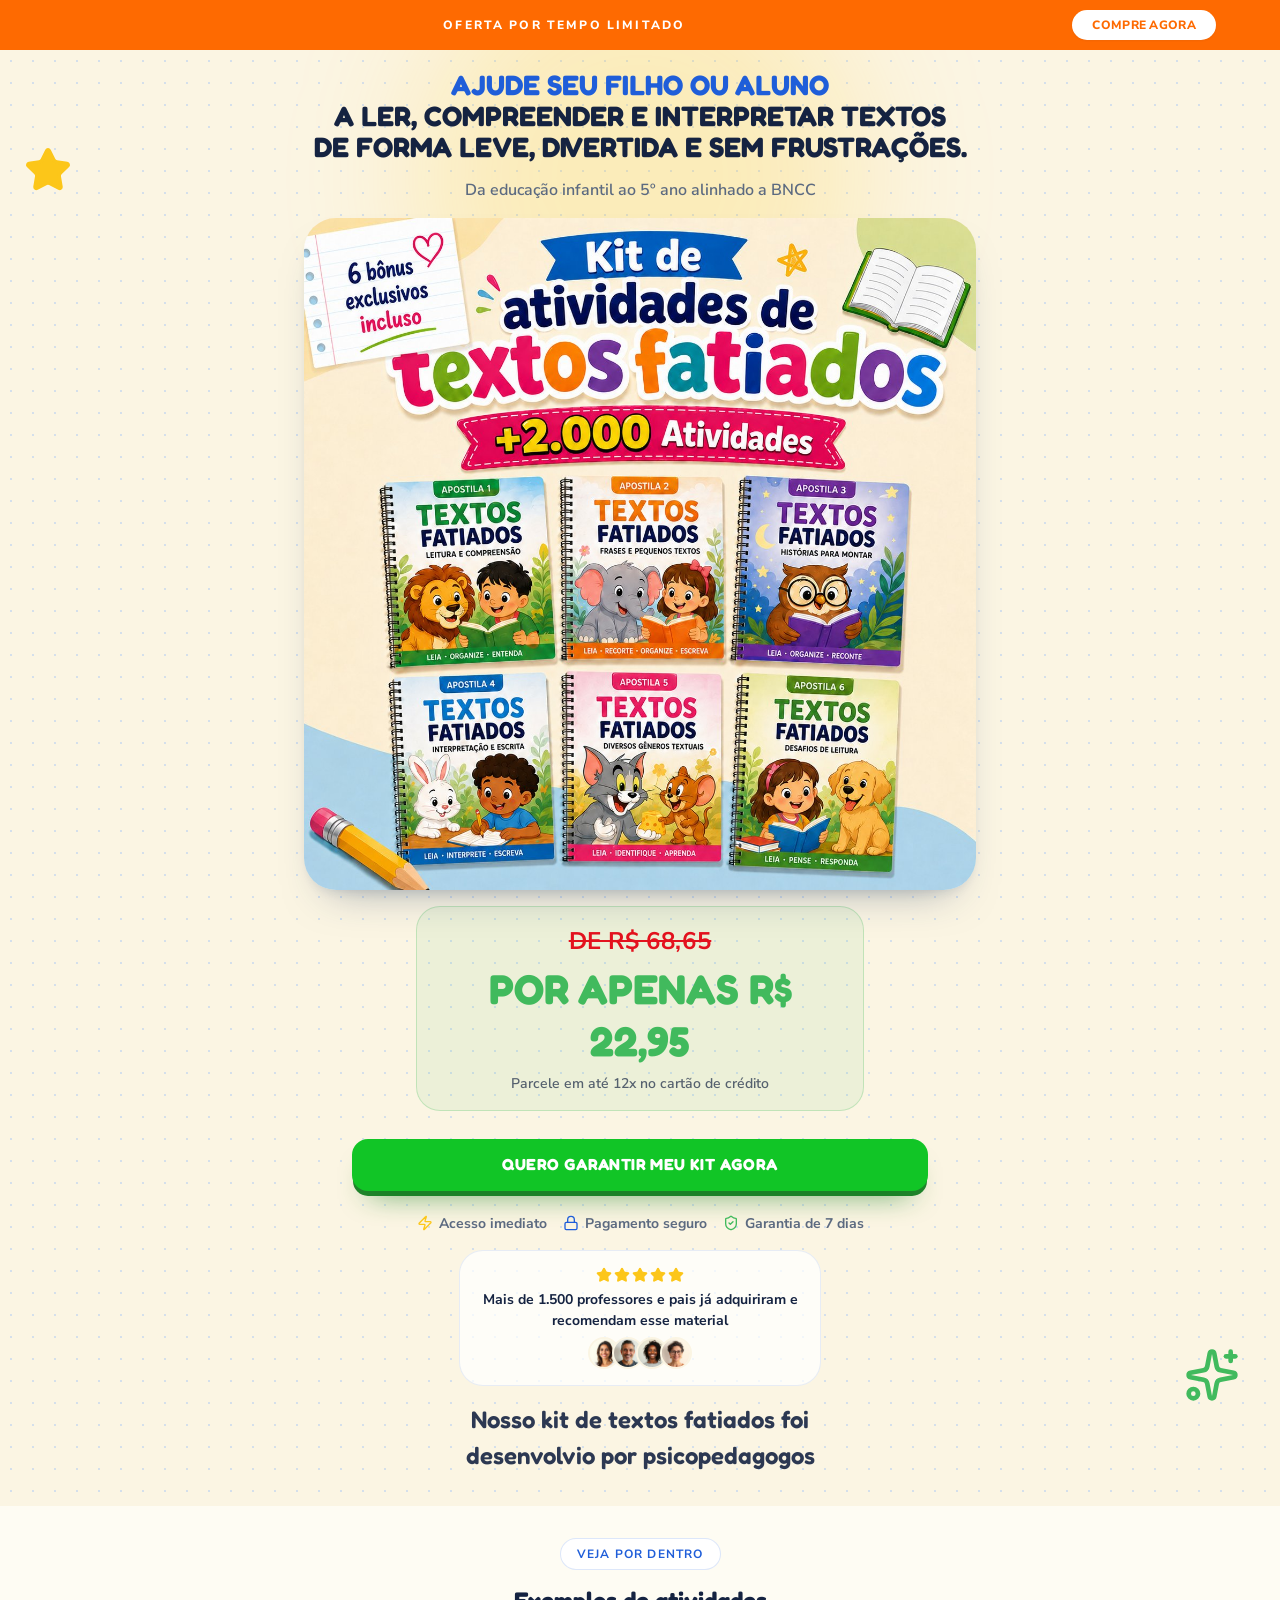
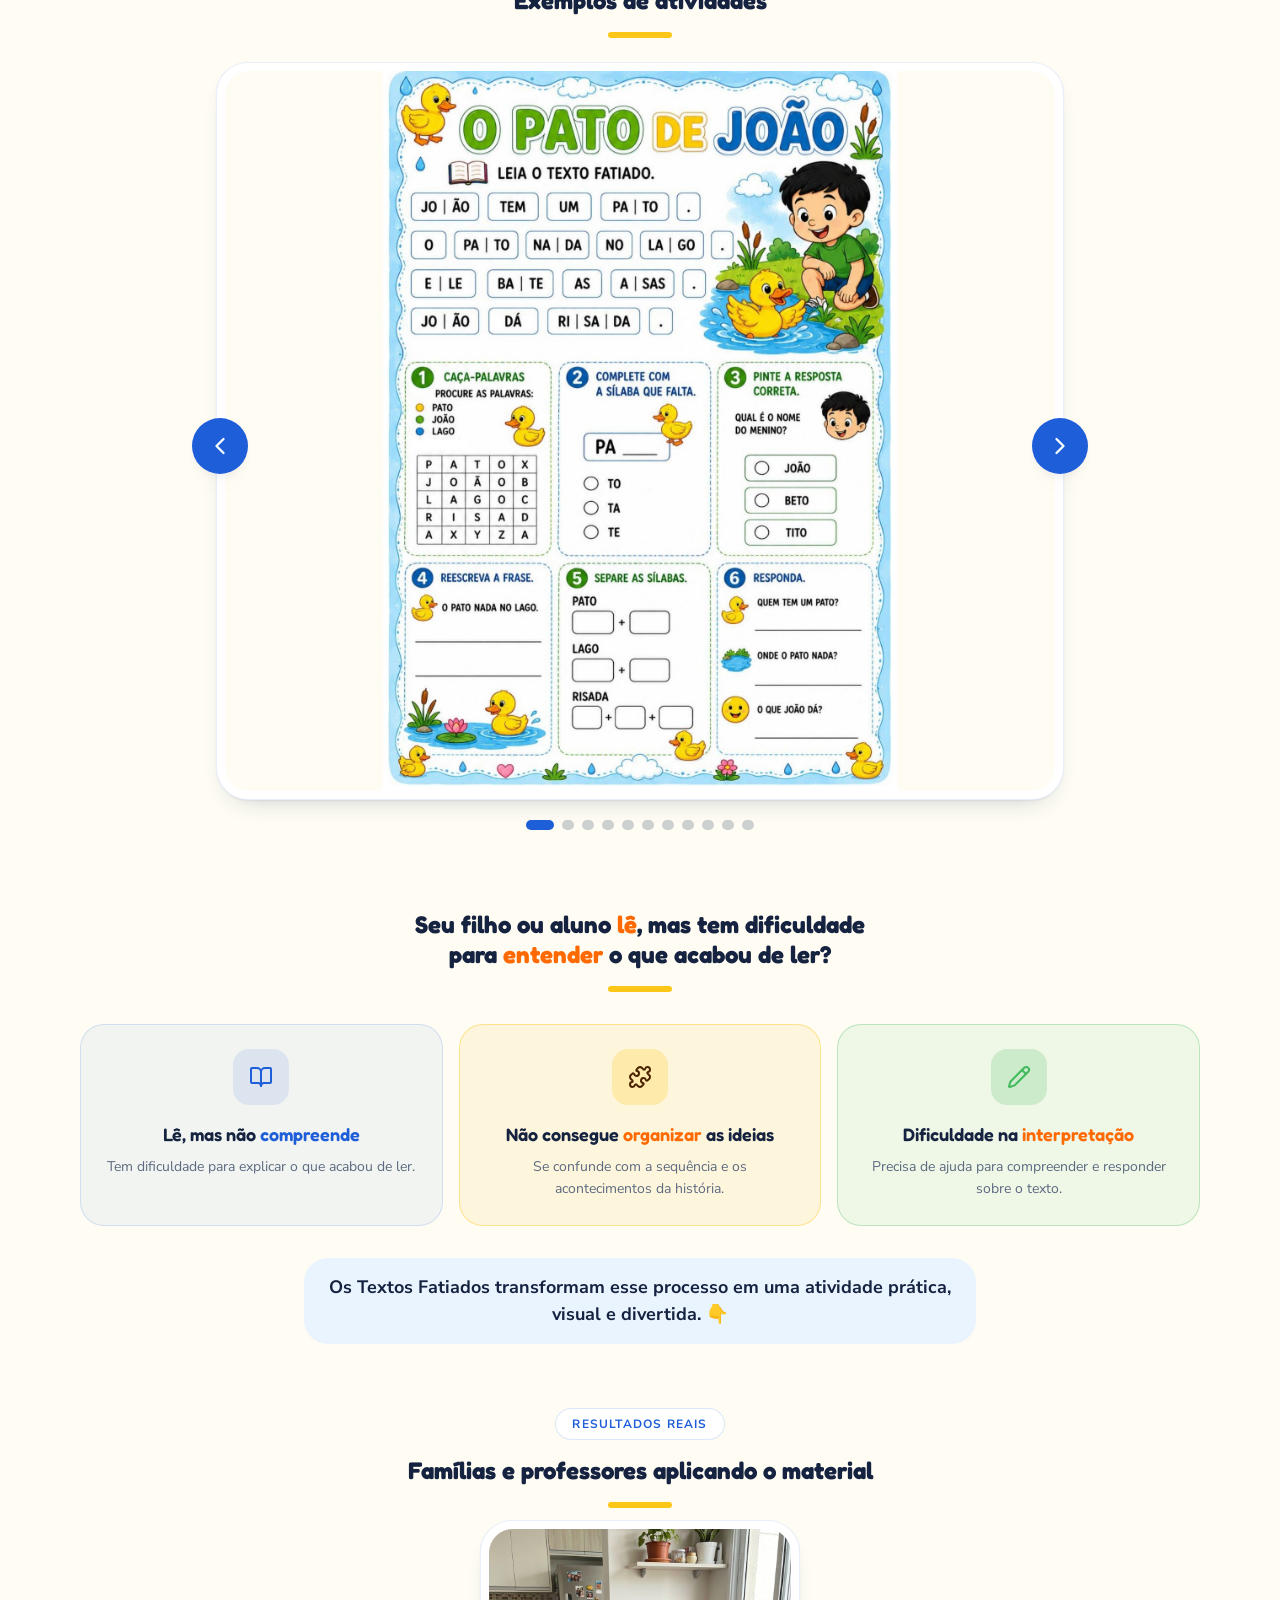
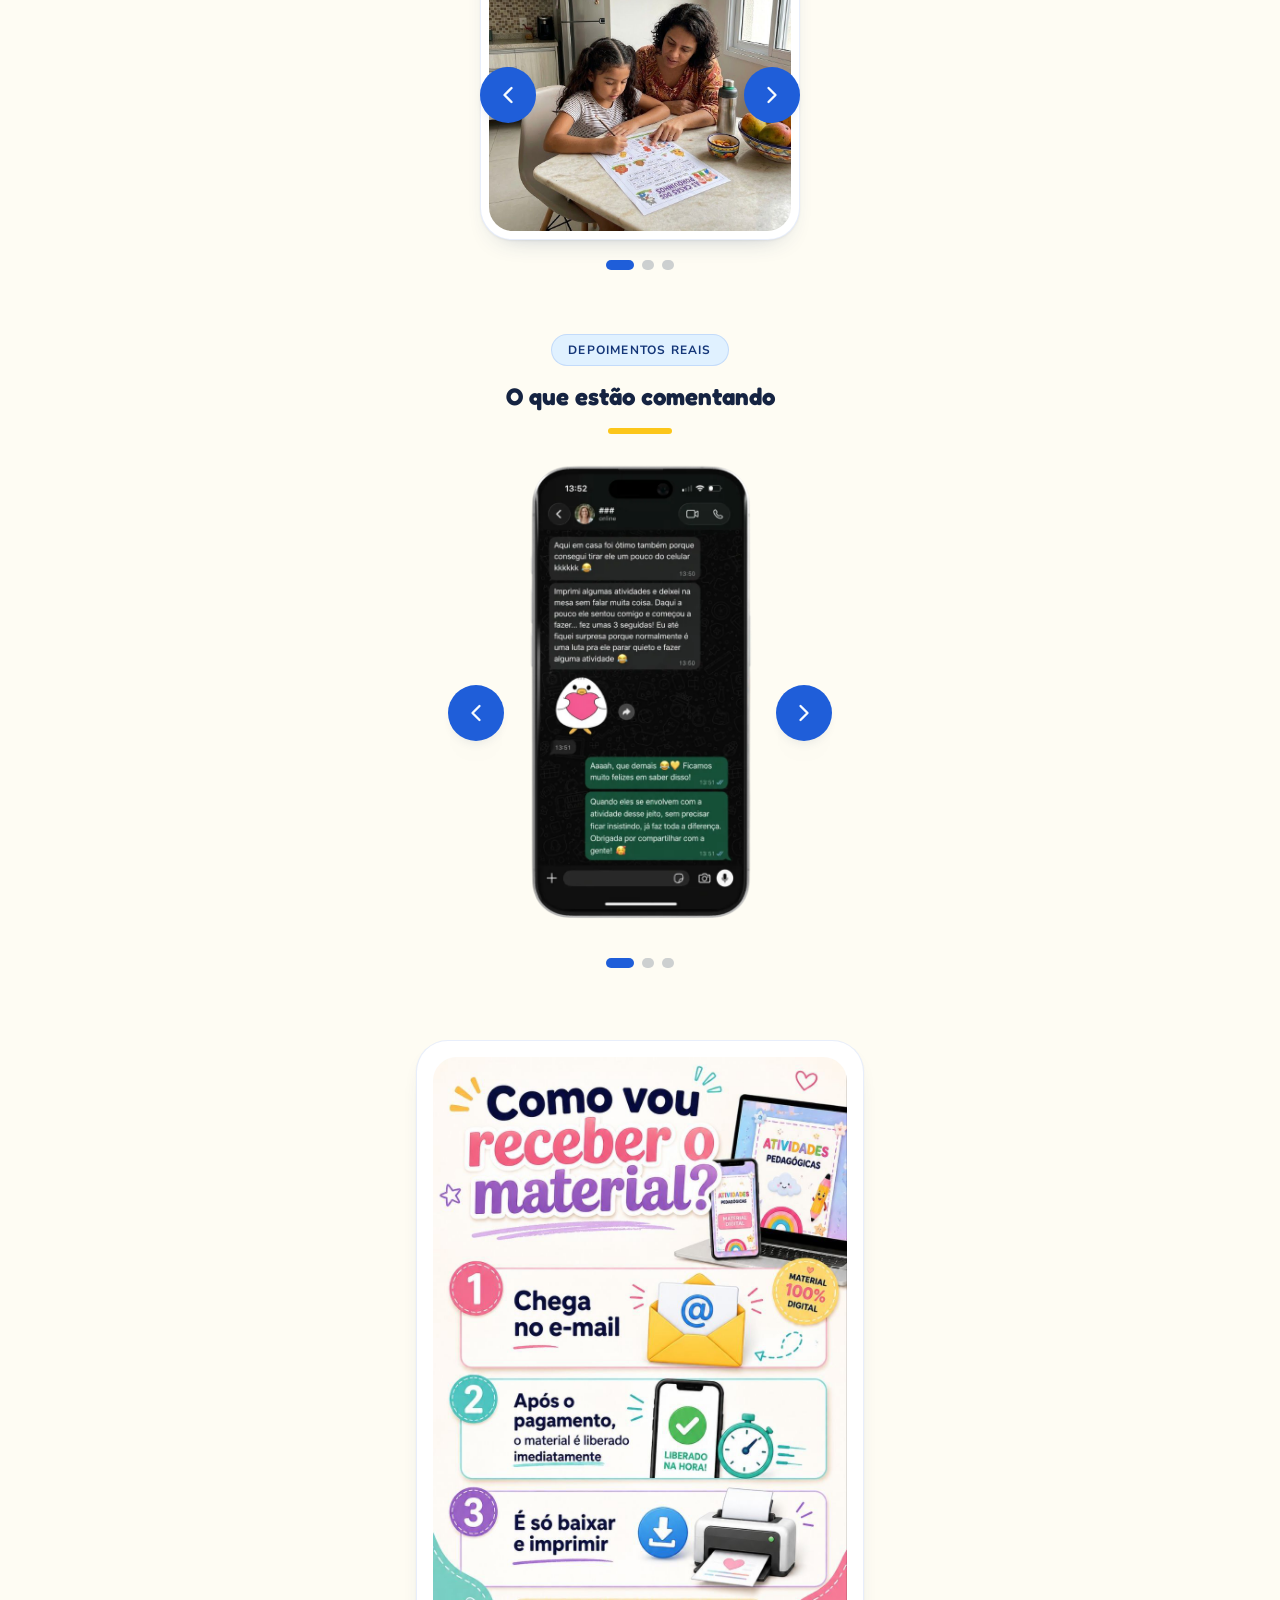
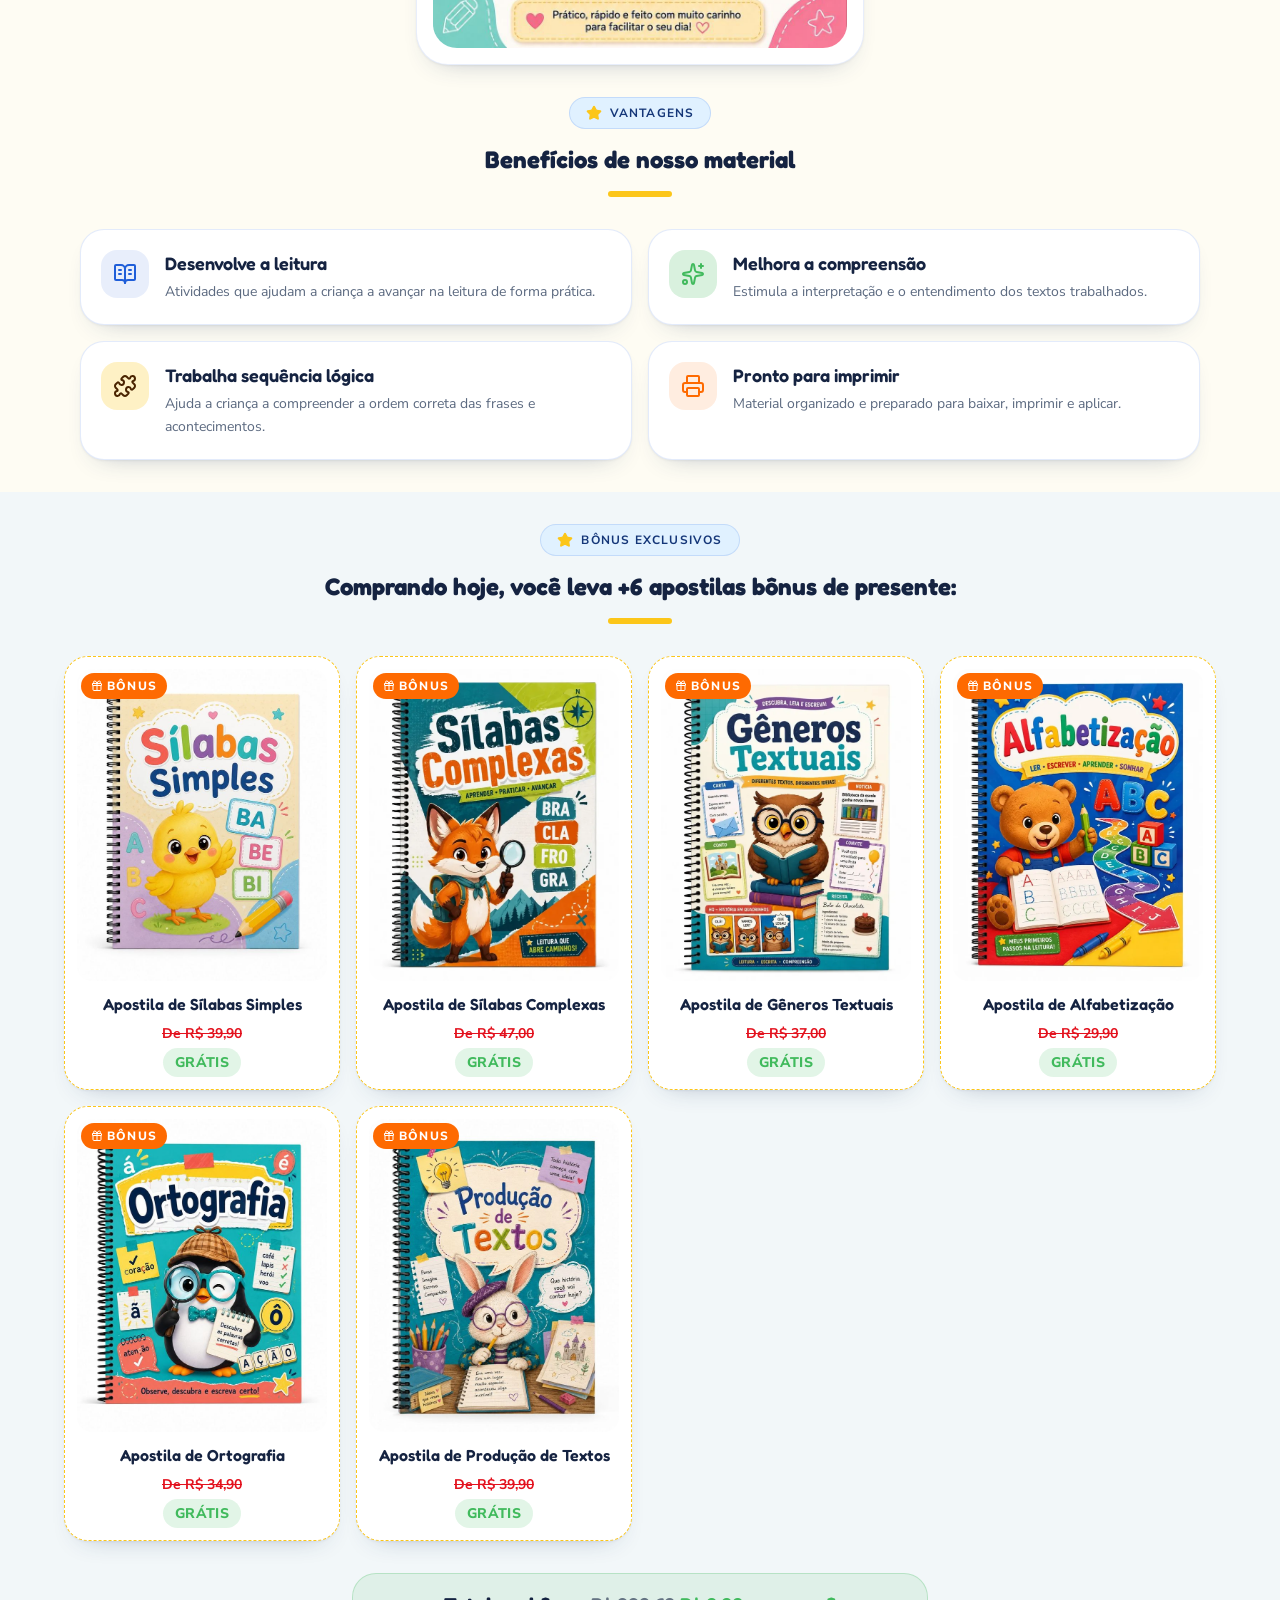
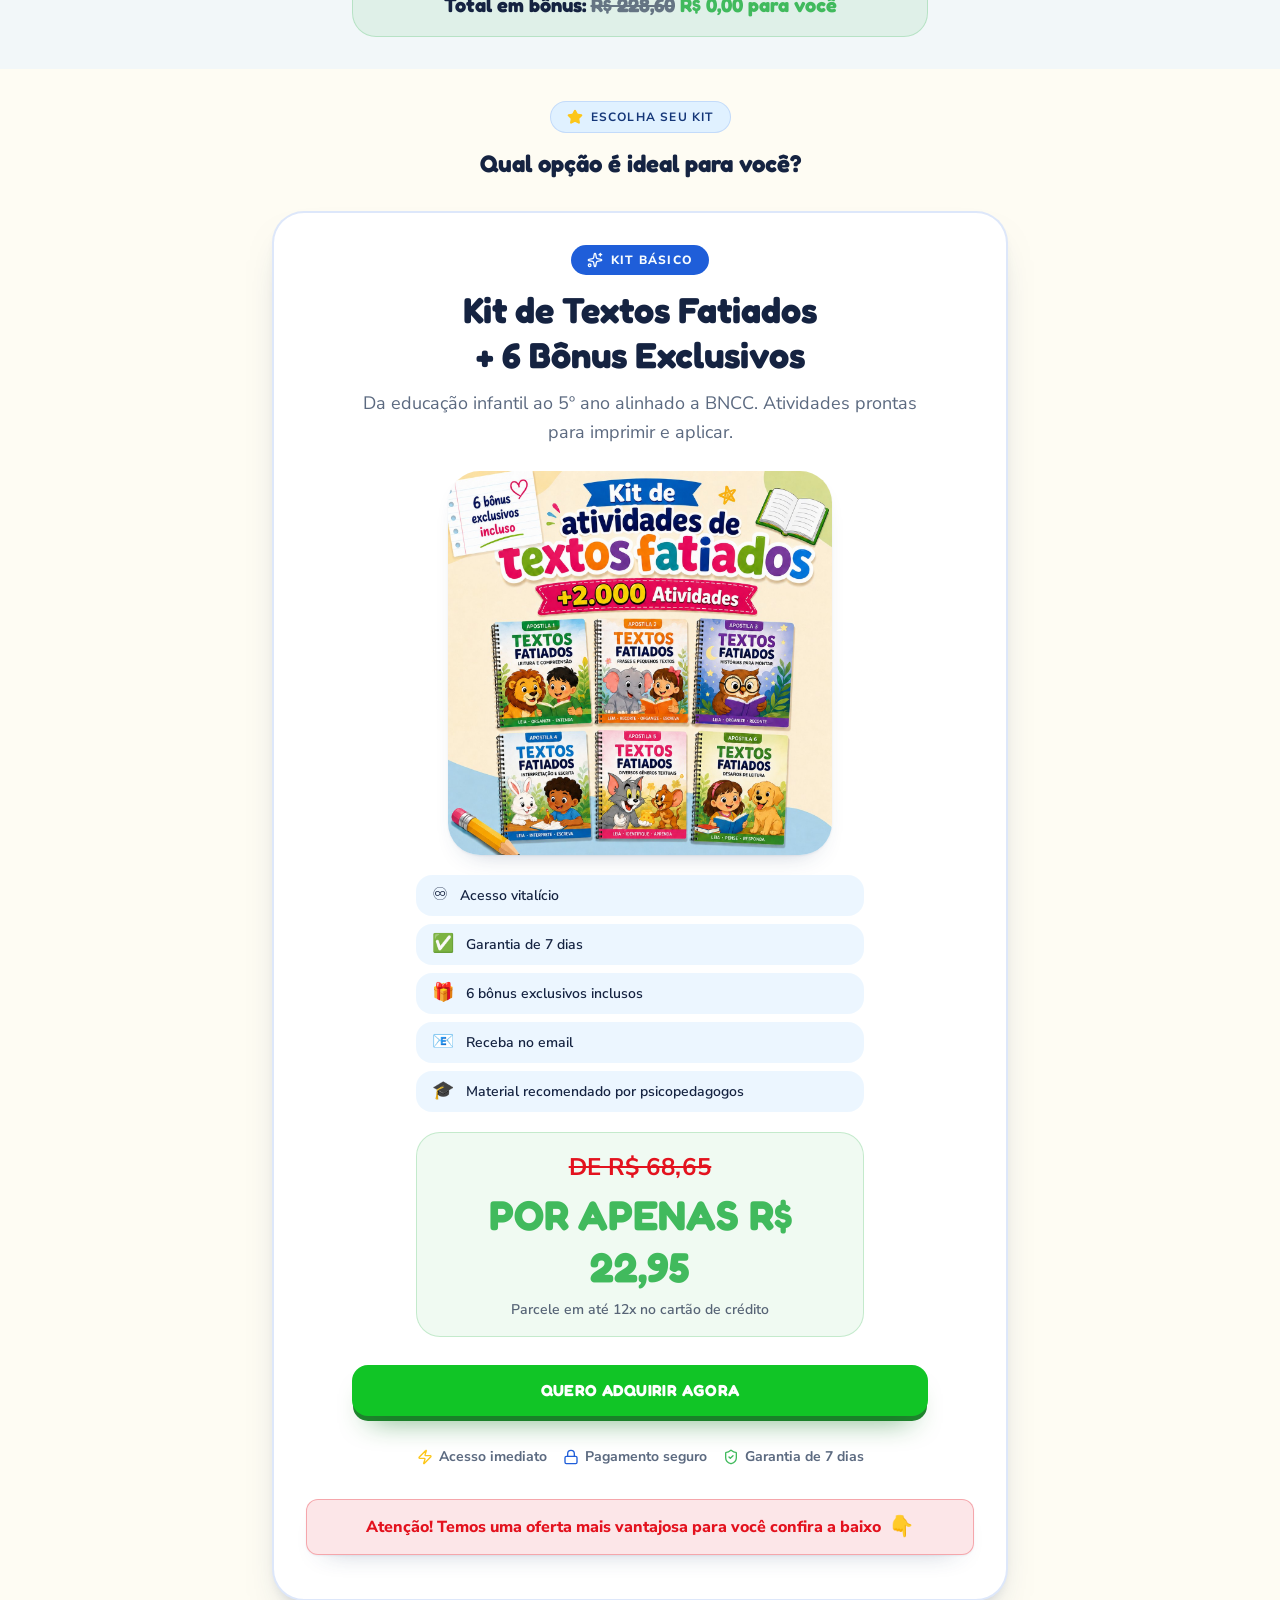
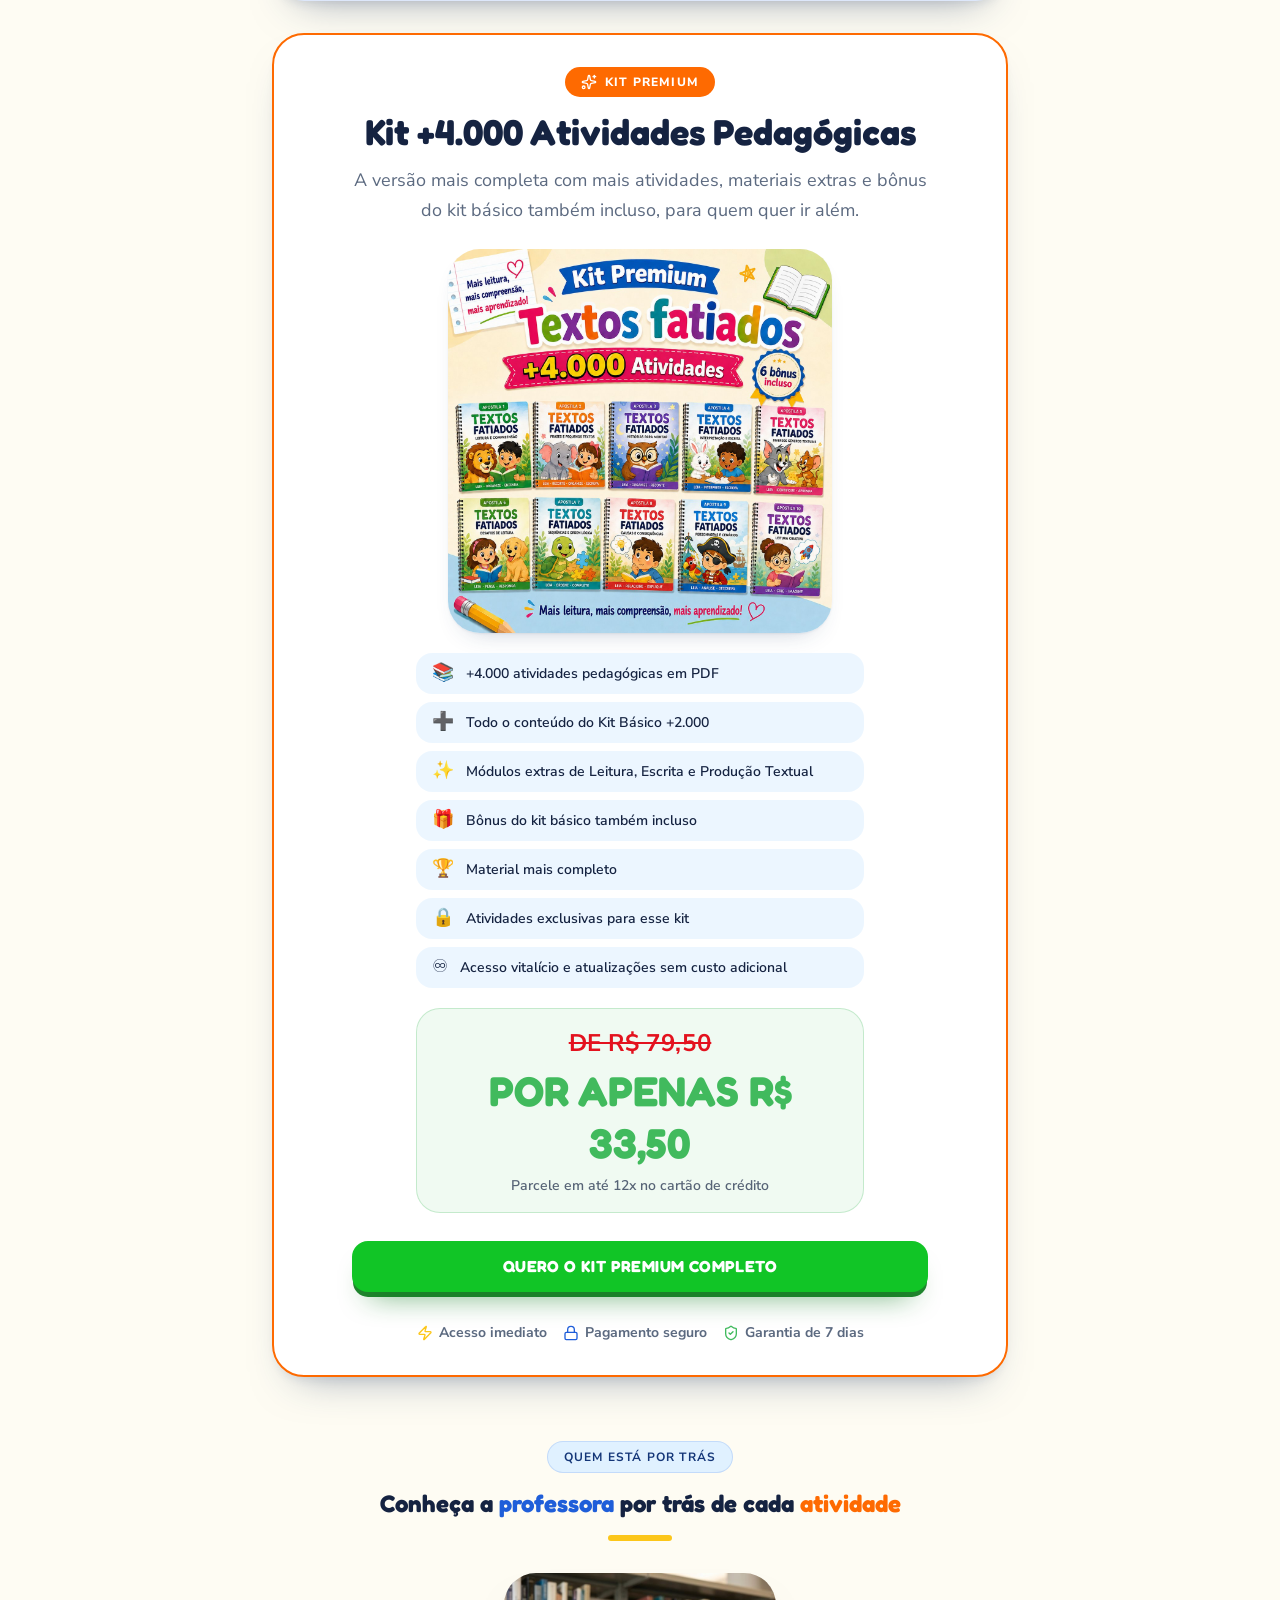
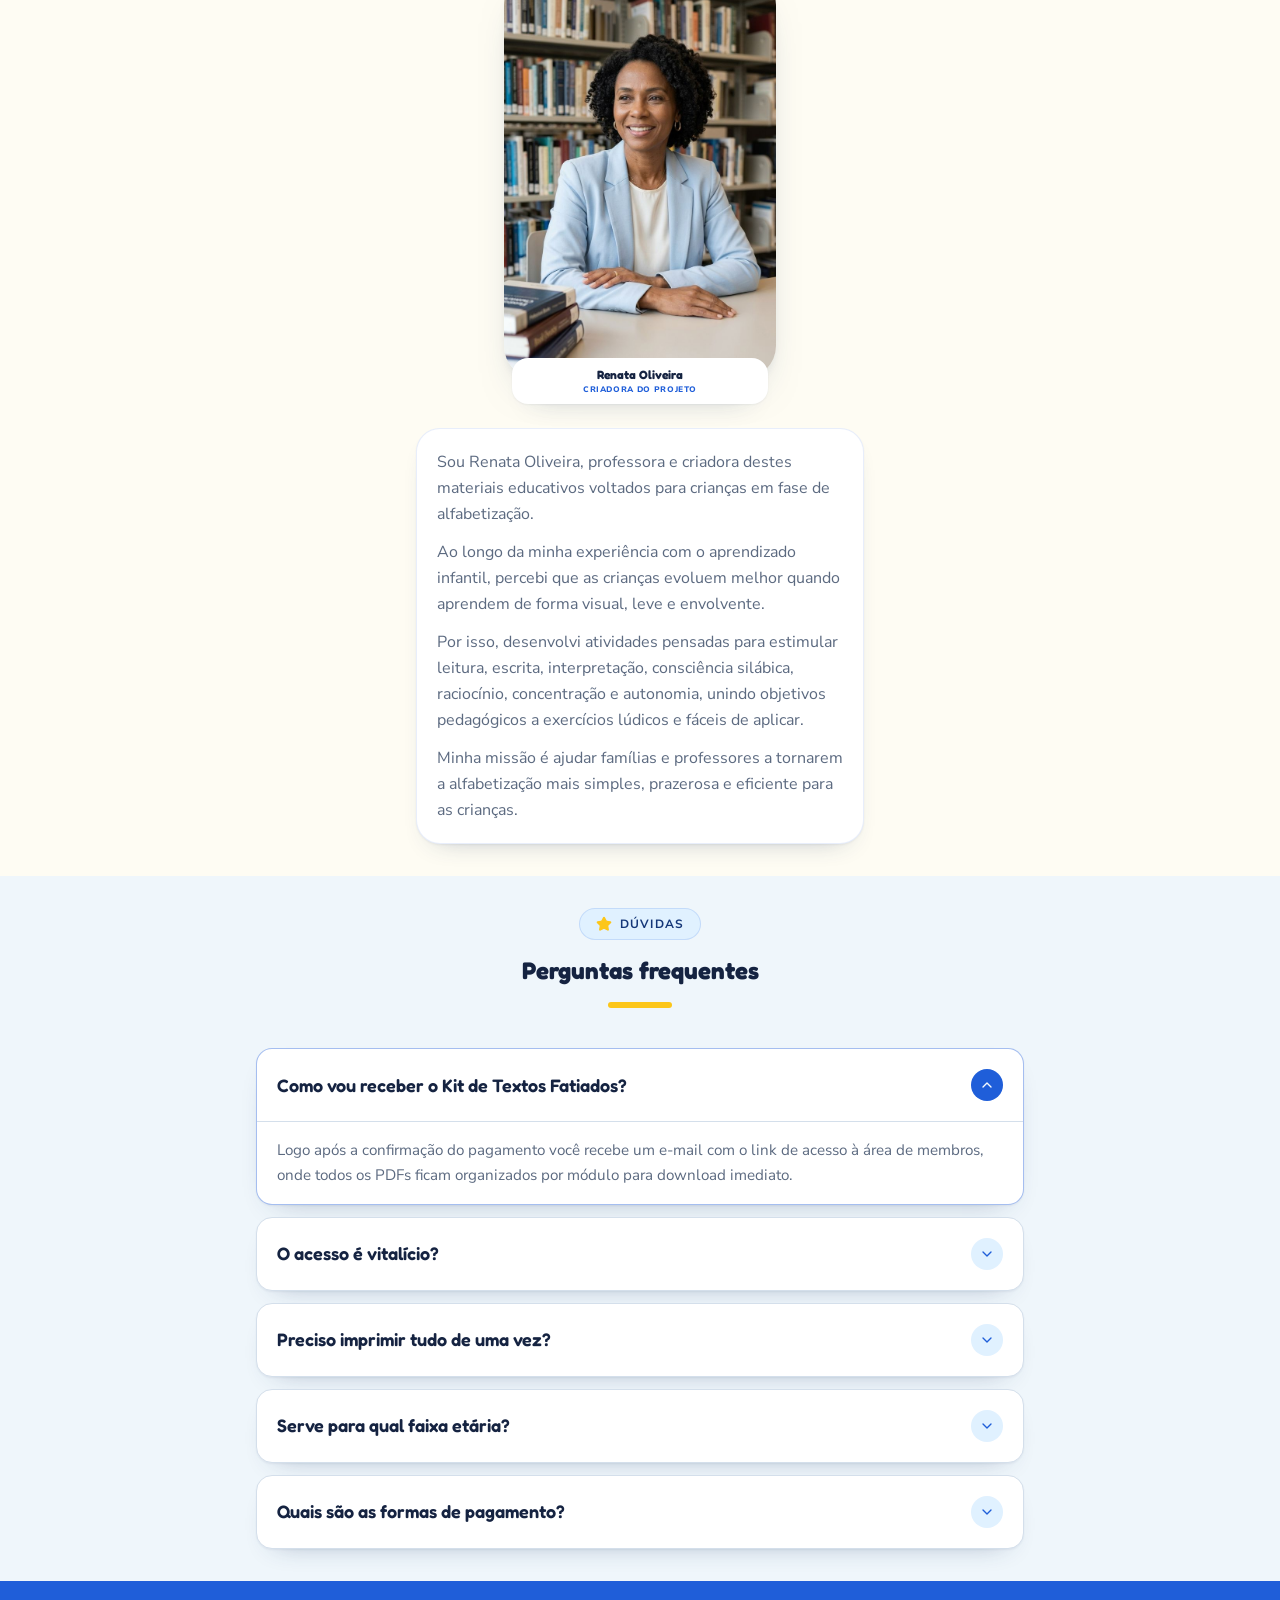
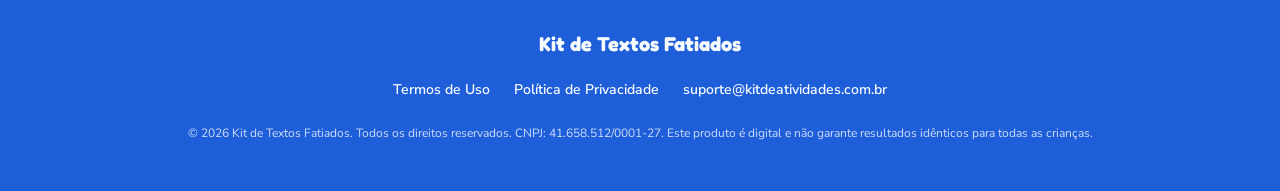
==== commit 4aa6997e: "Ajustado questões de performance na página" ====
--- a/index.html
+++ b/index.html
@@ -23,13 +23,13 @@
     <!-- End Meta Pixel Code -->
     <meta charset="utf-8">
     <meta name="viewport" content="width=device-width, initial-scale=1">
-    <link rel="preload" as="image" href="images/kit-textos-fatiados.png">
+    <link rel="preconnect" href="https://fonts.googleapis.com">
+    <link rel="preconnect" href="https://fonts.gstatic.com" crossorigin="anonymous">
+    <link rel="preload" as="image" href="images/kit-textos-fatiados.jpg">
     <link rel="preload" as="image" href="images/avatar-1-RQfWxjw_.jpg">
     <link rel="preload" as="image" href="images/avatar-2-Bg_2WJr9.jpg">
     <link rel="preload" as="image" href="images/avatar-3-DaxCMz9t.jpg">
     <link rel="preload" as="image" href="images/avatar-4-CErWOcUg.jpg">
-    <link rel="preload" as="image" href="images/atv-pato-joao.jpg">
-    <link rel="preload" as="image" href="images/kit-premium-textos-fatiados.png">
     <link rel="stylesheet" href="css/site.css">
     <link rel="stylesheet"
         href="https://fonts.googleapis.com/css2?family=Fredoka:wght@500;600;700&family=Nunito+Sans:opsz,wght@6..12,400;6..12,600;6..12,700;6..12,800;6..12,900&display=swap"
@@ -51,8 +51,6 @@
         content="Kit de textos fatiados desenvolvido por psicopedagogos. Atividades prontas para imprimir e aplicar. Alfabetização, leitura e interpretação de forma divertida.">
     <meta property="og:type" content="website">
     <meta name="twitter:card" content="summary_large_image">
-    <link rel="preconnect" href="https://fonts.googleapis.com">
-    <link rel="preconnect" href="https://fonts.gstatic.com" crossorigin="anonymous">
     <link rel="icon" href="images/favicon.ico" type="image/x-icon">
     <script defer="" src="js/~flock.js" data-proxy-url="/~api/analytics"></script>
     <!-- UTMify Script -->
@@ -163,7 +161,7 @@
 
                 <div class="hero-image-wrap">
                     <div class="hero-image-deco" aria-hidden="true"></div>
-                    <img class="hero-image" src="images/kit-textos-fatiados.png"
+                    <img class="hero-image" src="images/kit-textos-fatiados.jpg"
                         alt="Kit de atividades de textos fatiados com 6 apostilas e +2.000 atividades" width="1080"
                         height="1080">
                 </div>
@@ -223,7 +221,7 @@
                 <div class="carousel-frame-outer">
                     <div id="carousel-track" class="carousel-frame carousel-frame--tall">
                         <img class="carousel-slide is-active" src="images/atv-pato-joao.jpg"
-                            alt="Exemplo de atividade pedagógica 1 do Kit de Textos Fatiados" loading="eager"
+                            alt="Exemplo de atividade pedagógica 1 do Kit de Textos Fatiados" loading="lazy"
                             aria-hidden="false">
                         <img class="carousel-slide" src="images/tf-3.jpg"
                             alt="Exemplo de atividade pedagógica 2 do Kit de Textos Fatiados" loading="lazy"
@@ -355,13 +353,13 @@
             </div>
             <div class="carousel" style="margin-top:1.5rem;max-width:24rem">
                 <div id="carousel-track-3" class="carousel-frame carousel-frame--portrait carousel-frame--plain">
-                    <img class="carousel-slide is-active" src="images/mockup-prova-01.png"
+                    <img class="carousel-slide is-active" src="images/mockup-prova-01.webp"
                         alt="Depoimento de aluno usando o Kit de Textos Fatiados 1" loading="eager"
                         aria-hidden="false">
-                    <img class="carousel-slide" src="images/mockup-prova-02.png"
+                    <img class="carousel-slide" src="images/mockup-prova-02.webp"
                         alt="Depoimento de aluno usando o Kit de Textos Fatiados 2" loading="lazy"
                         aria-hidden="true">
-                    <img class="carousel-slide" src="images/mockup-prova-03.png"
+                    <img class="carousel-slide" src="images/mockup-prova-03.webp"
                         alt="Depoimento de aluno usando o Kit de Textos Fatiados 3" loading="lazy"
                         aria-hidden="true">
                 </div>
@@ -565,7 +563,7 @@
                                 prontas para imprimir e aplicar.</p>
                         </div>
                         <div class="pricing-media">
-                            <img id="imagem-oferta" class="pricing-image" src="images/kit-textos-fatiados.png"
+                            <img id="imagem-oferta" class="pricing-image" src="images/kit-textos-fatiados.jpg"
                                 alt="Kit de atividades de textos fatiados com 6 apostilas bônus inclusas" width="1080"
                                 height="1080">
                             <ul class="pricing-features">
@@ -612,7 +610,7 @@
                                 bônus do kit básico também incluso, para quem quer ir além.</p>
                         </div>
                         <div class="pricing-media">
-                            <img class="pricing-image" src="images/kit-premium-textos-fatiados.png"
+                            <img class="pricing-image" src="images/kit-premium-textos-fatiados.jpg"
                                 alt="Kit Premium de textos fatiados com +4.000 atividades e bônus inclusos" width="1080"
                                 height="1080">
                             <ul class="pricing-features">
